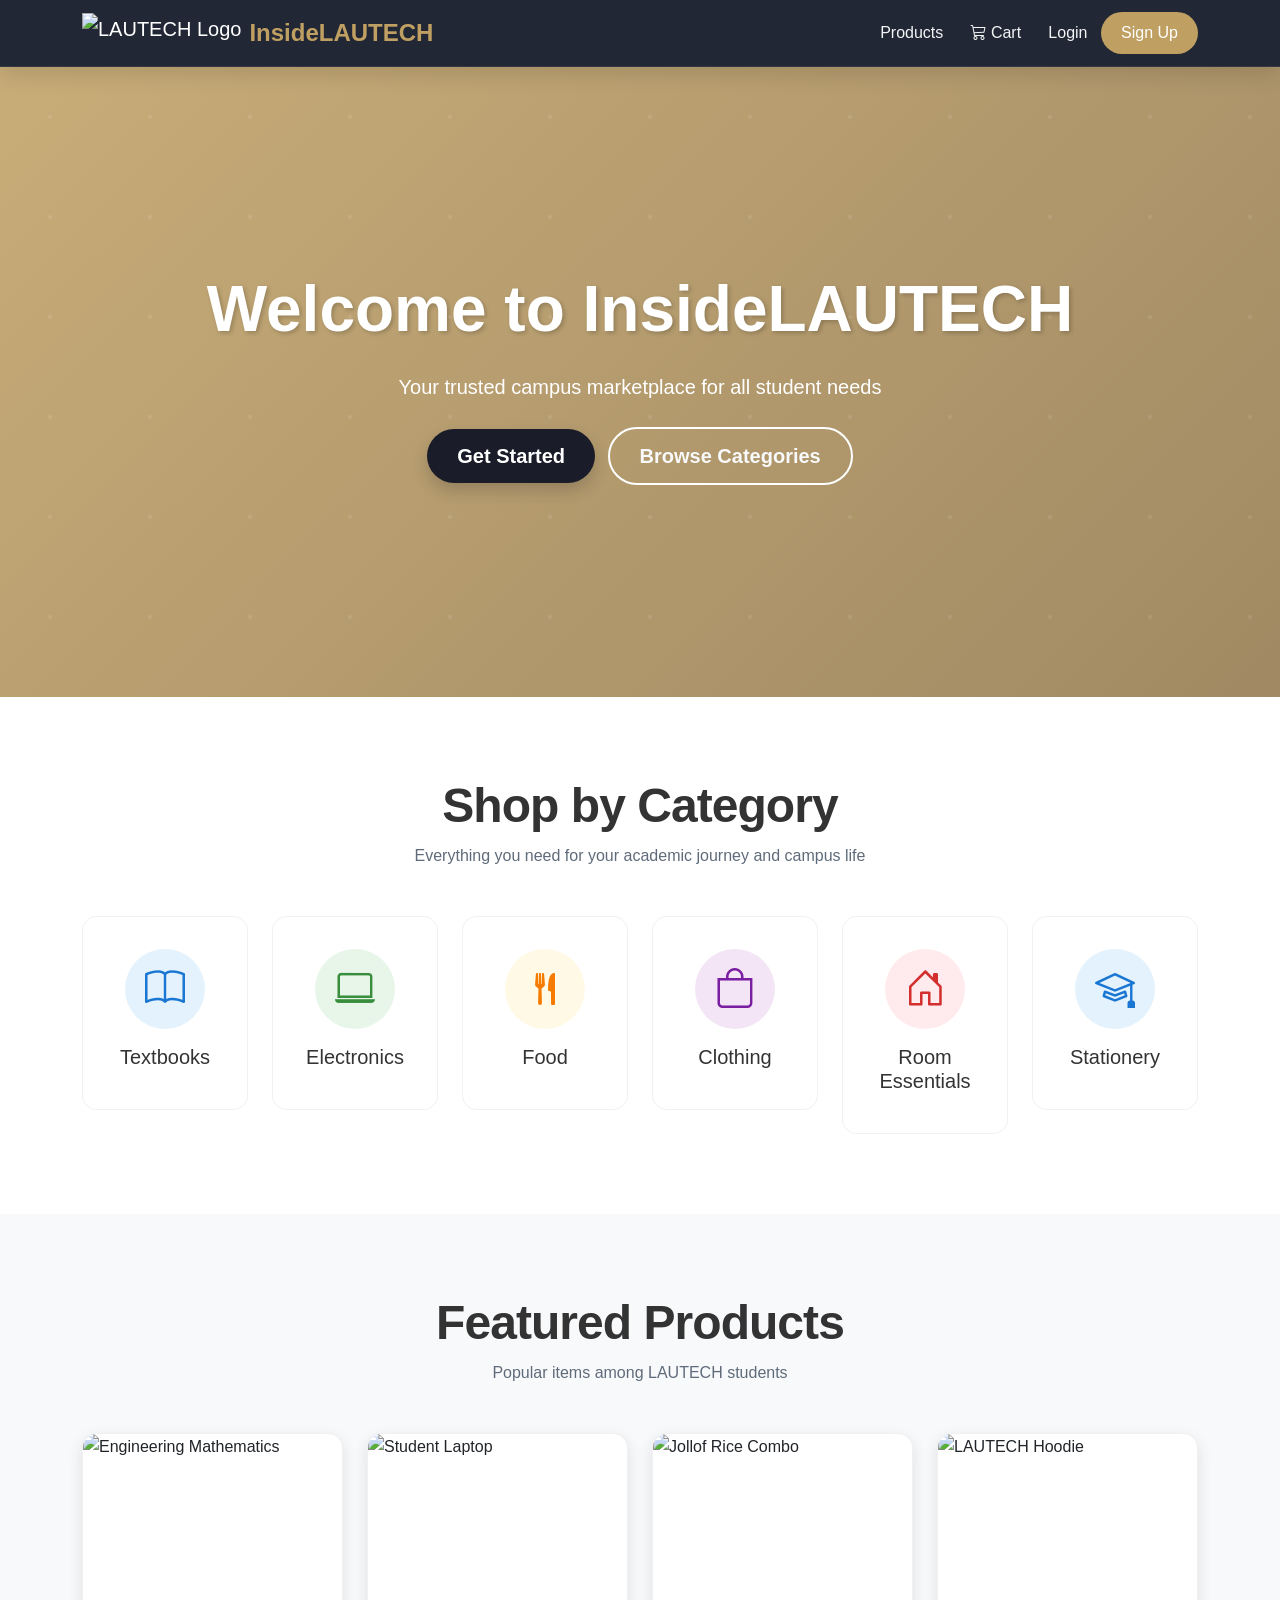
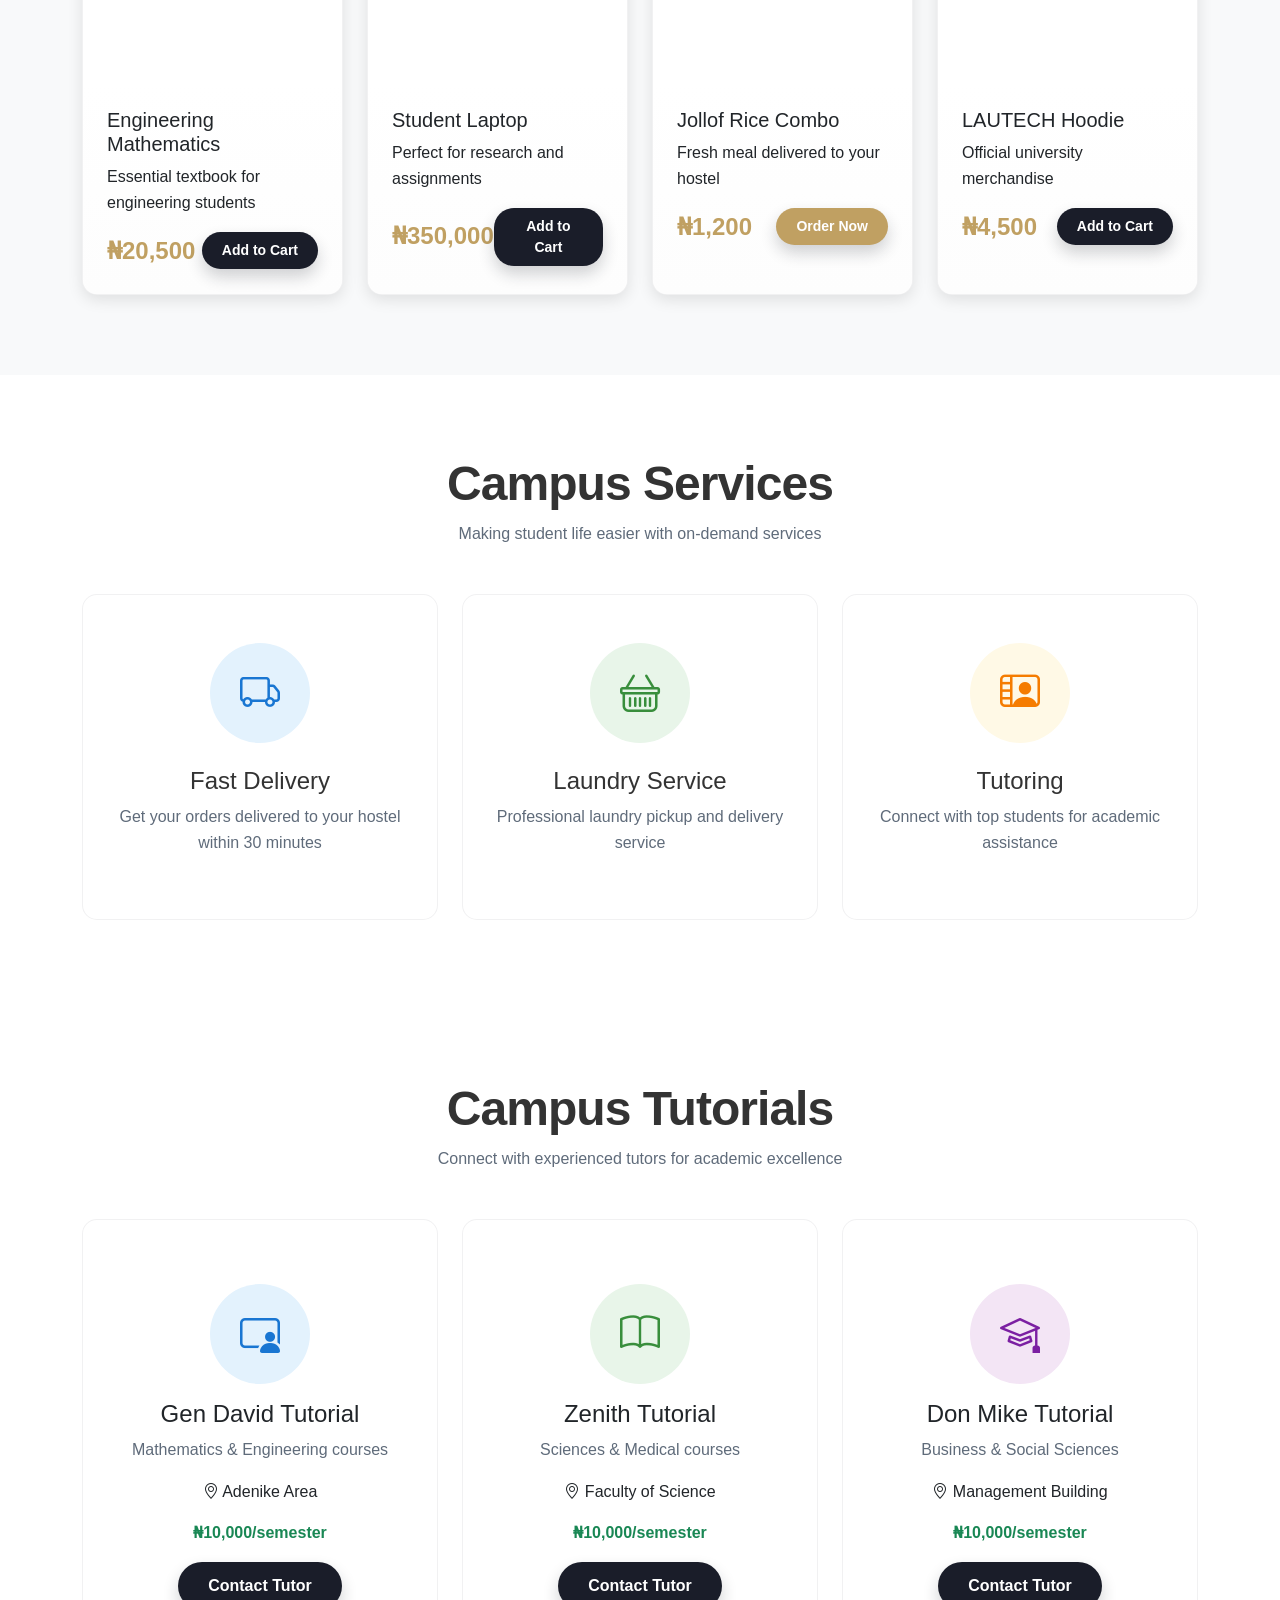
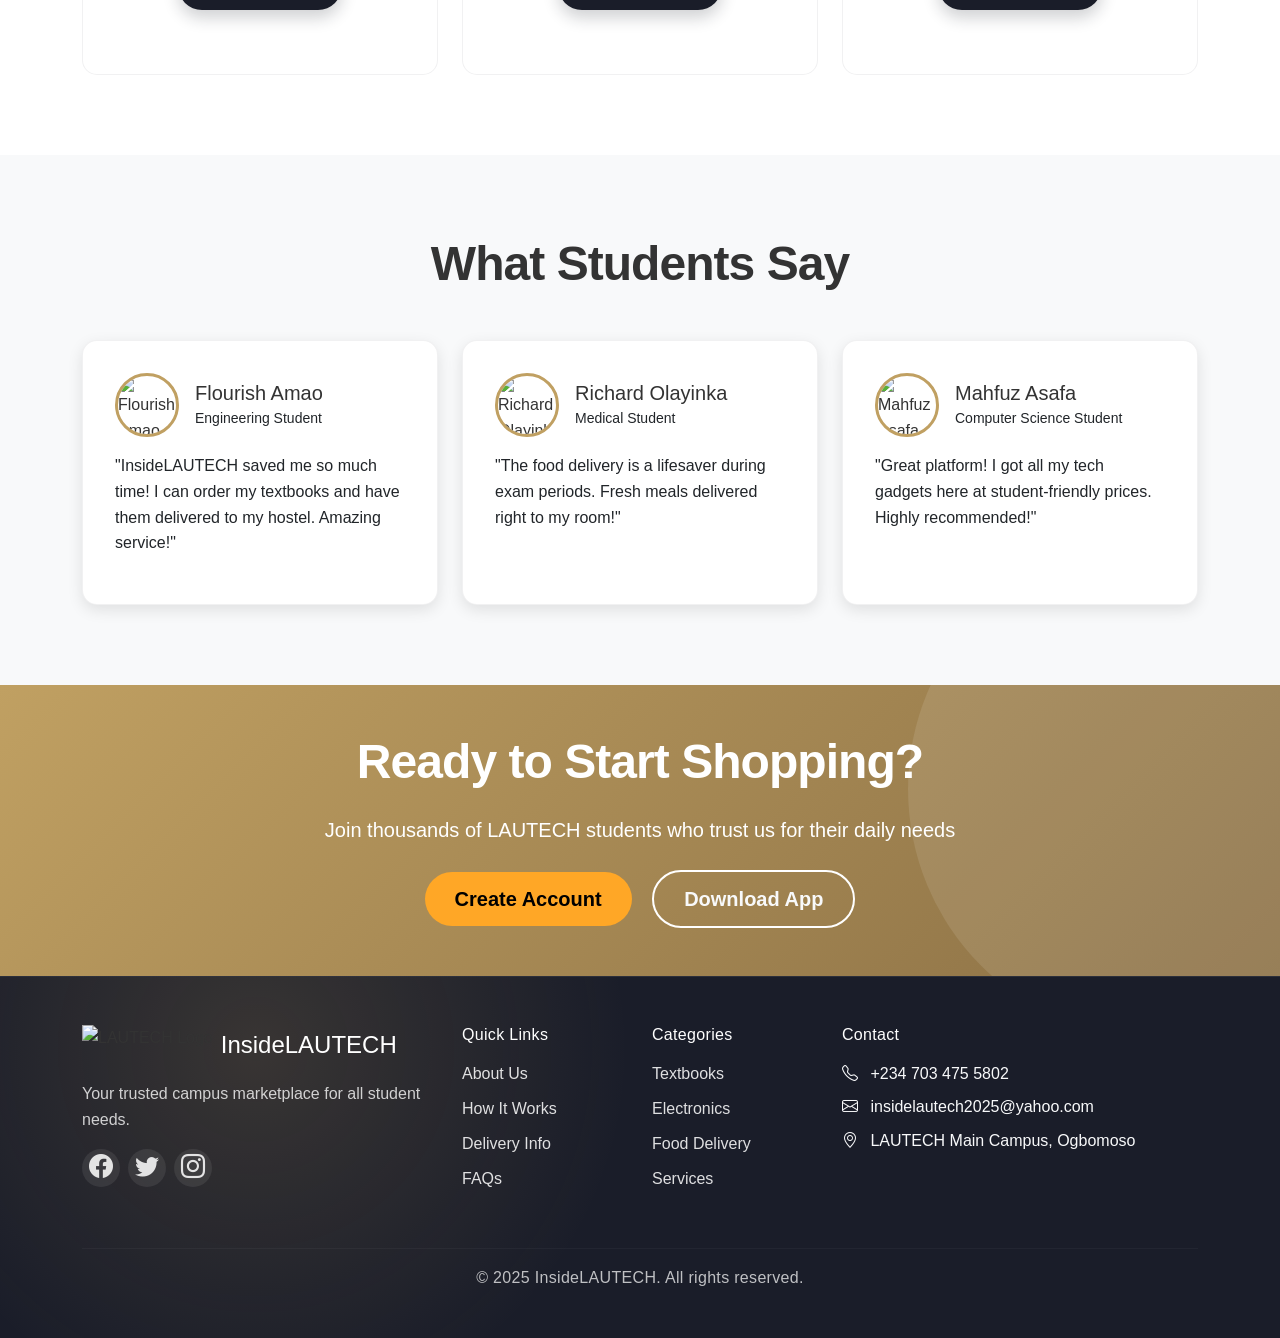
==== index.html @ ec2f9b3e "Refactor: Update links and text styles across various pages; implement toast notifications for alert" ====
<!DOCTYPE html>
<html lang="en">

<head>
    <meta charset="UTF-8">
    <meta name="viewport" content="width=device-width, initial-scale=1.0">
    <title>InsideLAUTECH - LAUTECH Campus Marketplace</title>

    <link href="https://cdn.jsdelivr.net/npm/bootstrap@5.3.0/dist/css/bootstrap.min.css" rel="stylesheet">
    <link rel="stylesheet" href="https://cdn.jsdelivr.net/npm/bootstrap-icons@1.10.0/font/bootstrap-icons.css">


    <link rel="stylesheet" href="css/styles.css">
</head>

<body>

    <!-- Navigation Bar -->
    <nav class="navbar navbar-expand-lg navbar-dark bg-dark sticky-top">
        <div class="container">
            <a class="navbar-brand d-flex align-items-center" href="index.html">
                <img src="assets/lautech.png" alt="LAUTECH Logo" height="40" class="me-2">
                <span class="brand-text">InsideLAUTECH</span>
            </a>
            <button class="navbar-toggler" type="button" data-bs-toggle="collapse" data-bs-target="#navbarNav"
                aria-controls="navbarNav" aria-expanded="false" aria-label="Toggle navigation">
                <span class="navbar-toggler-icon"></span>
            </button>
            <div class="collapse navbar-collapse" id="navbarNav">
                <ul class="navbar-nav ms-auto">
                    <li class="nav-item">
                        <a class="nav-link" href="pages/products.html">Products</a>
                    </li>
                    <li class="nav-item">
                        <a class="nav-link" href="pages/cart.html"><i class="bi bi-cart3"></i> Cart</a>
                    </li>
                    <li class="nav-item">
                        <a class="nav-link" href="pages/login.html" id="loginLink">Login</a>
                    </li>
                    <li class="nav-item">
                        <a class="nav-link btn-signup" href="pages/signup.html" id="signupLink">Sign Up</a>
                    </li>
                </ul>
            </div>
        </div>
    </nav>

    <!-- Hero Section -->
    <section id="home" class="hero-section">
        <div class="container">
            <div class="row align-items-center">
                <div class="col-lg-12 text-center hero-content">
                    <h1 class="display-3 fw-bold mb-4 fade-in-up">Welcome to InsideLAUTECH</h1>
                    <p class="lead mb-4 fade-in-up delay-1">Your trusted campus marketplace for all student needs</p>
                    <div class="fade-in-up delay-2 hero-buttons">
                        <a href="pages/signup.html" class="btn btn-primary btn-lg me-2 mb-2">Get Started</a>
                        <a href="#categories" class="btn btn-outline-light btn-lg mb-2">Browse Categories</a>
                    </div>
                </div>
            </div>
        </div>
    </section>

    <!-- Shop by Category Section -->
    <section id="categories" class="py-5">
        <div class="container">
            <div class="text-center mb-5">
                <h2 class="display-5 fw-bold fade-in">Shop by Category</h2>
                <p class="text-muted fade-in delay-1">Everything you need for your academic journey and campus life</p>
            </div>
            <div class="row g-4">
                <div class="col-6 col-md-4 col-lg-2">
                    <div class="category-card text-center card-hover">
                        <div class="category-icon bg-light-blue">
                            <i class="bi bi-book fs-1"></i>
                        </div>
                        <h5 class="mt-3">Textbooks</h5>
                    </div>
                </div>
                <div class="col-6 col-md-4 col-lg-2">
                    <div class="category-card text-center card-hover">
                        <div class="category-icon bg-light-green">
                            <i class="bi bi-laptop fs-1"></i>
                        </div>
                        <h5 class="mt-3">Electronics</h5>
                    </div>
                </div>
                <div class="col-6 col-md-4 col-lg-2">
                    <div class="category-card text-center card-hover">
                        <div class="category-icon bg-light-yellow">
                            <svg xmlns="http://www.w3.org/2000/svg" width="32" height="32" fill="currentColor"
                                class="bi bi-fork-knife" viewBox="0 0 16 16">
                                <path
                                    d="M13 .5c0-.276-.226-.506-.498-.465-1.703.257-2.94 2.012-3 8.462a.5.5 0 0 0 .498.5c.56.01 1 .13 1 1.003v5.5a.5.5 0 0 0 .5.5h1a.5.5 0 0 0 .5-.5zM4.25 0a.25.25 0 0 1 .25.25v5.122a.128.128 0 0 0 .256.006l.233-5.14A.25.25 0 0 1 5.24 0h.522a.25.25 0 0 1 .25.238l.233 5.14a.128.128 0 0 0 .256-.006V.25A.25.25 0 0 1 6.75 0h.29a.5.5 0 0 1 .498.458l.423 5.07a1.69 1.69 0 0 1-1.059 1.711l-.053.022a.92.92 0 0 0-.58.884L6.47 15a.971.971 0 1 1-1.942 0l.202-6.855a.92.92 0 0 0-.58-.884l-.053-.022a1.69 1.69 0 0 1-1.059-1.712L3.462.458A.5.5 0 0 1 3.96 0z" />
                            </svg>
                        </div>
                        <h5 class="mt-3">Food</h5>
                    </div>
                </div>
                <div class="col-6 col-md-4 col-lg-2">
                    <div class="category-card text-center card-hover">
                        <div class="category-icon bg-light-purple">
                            <i class="bi bi-bag fs-1"></i>
                        </div>
                        <h5 class="mt-3">Clothing</h5>
                    </div>
                </div>
                <div class="col-6 col-md-4 col-lg-2">
                    <div class="category-card text-center card-hover">
                        <div class="category-icon bg-light-red">
                            <i class="bi bi-house-door fs-1"></i>
                        </div>
                        <h5 class="mt-3">Room Essentials</h5>
                    </div>
                </div>
                <div class="col-6 col-md-4 col-lg-2">
                    <div class="category-card text-center card-hover">
                        <div class="category-icon bg-light-blue">
                            <i class="bi bi-mortarboard fs-1"></i>
                        </div>
                        <h5 class="mt-3">Stationery</h5>
                    </div>
                </div>
            </div>
        </div>
    </section>

    <!-- Featured Products Section -->
    <section id="products" class="py-5 bg-light">
        <div class="container">
            <div class="text-center mb-5">
                <h2 class="display-5 fw-bold">Featured Products</h2>
                <p class="text-muted">Popular items among LAUTECH students</p>
            </div>
            <div class="row g-4">
                <!-- Product 1 -->
                <div class="col-md-6 col-lg-3">
                    <div class="card product-card h-100 card-hover">
                        <img src="https://imgs.search.brave.com/1uolTsfGVNz56f_VyZ7LXpo_xweRPEzhWxUFpCVrj64/rs:fit:500:0:1:0/g:ce/aHR0cHM6Ly9zdG9y/ZS5kb3ZlcnB1Ymxp/Y2F0aW9ucy5jb20v/Y2RuL3Nob3AvcHJv/ZHVjdHMvOTc4MDQ4/NjQ2ODU1Nl80MDB4/LmpwZz92PTE3MTAy/MDcwMjc"
                            class="card-img-top" alt="Engineering Mathematics">
                        <div class="card-body">
                            <h5 class="card-title">Engineering Mathematics</h5>
                            <p class="card-text text-dark">Essential textbook for engineering students</p>
                            <div class="d-flex justify-content-between align-items-center">
                                <span class="price">₦20,500</span>
                                <button class="btn btn-primary btn-sm">Add to Cart</button>
                            </div>
                        </div>
                    </div>
                </div>

                <!-- Product 2 -->
                <div class="col-md-6 col-lg-3">
                    <div class="card product-card h-100 card-hover">
                        <img src="https://imgs.search.brave.com/I3mPmNVUunLlwInHTT0vaBRsR-QVn4uy86Ms4RIObyA/rs:fit:500:0:1:0/g:ce/aHR0cHM6Ly9pLnBp/bmltZy5jb20vb3Jp/Z2luYWxzL2ZlL2Y3/L2IzL2ZlZjdiM2Ni/YWViNTlhZmM5NzRh/YjA0ZGQyMDc0MWU2/LmpwZw"
                            class="card-img-top" alt="Student Laptop">
                        <div class="card-body">
                            <h5 class="card-title">Student Laptop</h5>
                            <p class="card-text text-dark">Perfect for research and assignments</p>
                            <div class="d-flex justify-content-between align-items-center">
                                <span class="price">₦350,000</span>
                                <button class="btn btn-primary btn-sm">Add to Cart</button>
                            </div>
                        </div>
                    </div>
                </div>

                <!-- Product 3 -->
                <div class="col-md-6 col-lg-3">
                    <div class="card product-card h-100 card-hover">
                        <img src="https://imgs.search.brave.com/jl3t-5UbVtzOH8elr_Rmyj5s50EUJys-SLPzH0vxzco/rs:fit:500:0:1:0/g:ce/aHR0cHM6Ly9raWtp/Zm9vZGllcy5jb20v/d3AtY29udGVudC91/cGxvYWRzLzIwMjQv/MTEvRVQ1QjcwMzct/NC0xMDI0eDU3Ni5q/cGc"
                            class="card-img-top" alt="Jollof Rice Combo">
                        <div class="card-body">
                            <h5 class="card-title">Jollof Rice Combo</h5>
                            <p class="card-text text-dark">Fresh meal delivered to your hostel</p>
                            <div class="d-flex justify-content-between align-items-center">
                                <span class="price">₦1,200</span>
                                <button class="btn btn-primary btn-sm order-btn">Order Now</button>
                            </div>
                        </div>
                    </div>
                </div>

                <!-- Product 4 -->
                <div class="col-md-6 col-lg-3">
                    <div class="card product-card h-100 card-hover">
                        <img src="https://imgs.search.brave.com/ZbY1kwKsVMsYe8cDReE9HVrhfu9FHi04mQE5Hk9vVOU/rs:fit:500:0:1:0/g:ce/aHR0cHM6Ly90NC5m/dGNkbi5uZXQvanBn/LzE2LzYzLzA0Lzk5/LzM2MF9GXzE2NjMw/NDk5MDBfT2RRRjFu/RkF4cUZVTWQ1aFZz/NTlqRVdhdGp0M0I1/MmouanBn"
                            class="card-img-top" alt="LAUTECH Hoodie">
                        <div class="card-body">
                            <h5 class="card-title">LAUTECH Hoodie</h5>
                            <p class="card-text text-dark">Official university merchandise</p>
                            <div class="d-flex justify-content-between align-items-center">
                                <span class="price">₦4,500</span>
                                <button class="btn btn-primary btn-sm">Add to Cart</button>
                            </div>
                        </div>
                    </div>
                </div>
            </div>
        </div>
    </section>

    <!-- Campus Services Section -->
    <section id="services" class="py-5">
        <div class="container">
            <div class="text-center mb-5">
                <h2 class="display-5 fw-bold">Campus Services</h2>
                <p class="text-muted">Making student life easier with on-demand services</p>
            </div>
            <div class="row g-4">
                <div class="col-md-4">
                    <div class="service-card text-center card-hover">
                        <div class="service-icon bg-light-blue">
                            <i class="bi bi-truck fs-1"></i>
                        </div>
                        <h4 class="mt-4">Fast Delivery</h4>
                        <p class="text-muted">Get your orders delivered to your hostel within 30 minutes</p>
                    </div>
                </div>
                <div class="col-md-4">
                    <div class="service-card text-center card-hover">
                        <div class="service-icon bg-light-green">
                            <i class="bi bi-basket fs-1"></i>
                        </div>
                        <h4 class="mt-4">Laundry Service</h4>
                        <p class="text-muted">Professional laundry pickup and delivery service</p>
                    </div>
                </div>
                <div class="col-md-4">
                    <div class="service-card text-center card-hover">
                        <div class="service-icon bg-light-yellow">
                            <i class="bi bi-person-video2 fs-1"></i>
                        </div>
                        <h4 class="mt-4">Tutoring</h4>
                        <p class="text-muted">Connect with top students for academic assistance</p>
                    </div>
                </div>
            </div>
        </div>
    </section>

    <script>
        document.addEventListener('DOMContentLoaded', () => {
            const addToCartButtons = document.querySelectorAll('#products .btn-primary')
            addToCartButtons.forEach((btn, index) => {
                if (!btn.classList.contains('order-btn')) {
                    btn.addEventListener('click', (e) => {
                        e.preventDefault()
                        window.location.href = 'pages/products.html'
                    })
                } else {
                    btn.addEventListener('click', (e) => {
                        e.preventDefault()
                        showToast('Order feature coming soon!', 'info')
                    })
                }
            })
        })
    </script>

    <!-- Tutorial Section -->
    <section id="tutorials" class="py-5">
        <div class="container">
            <div class="text-center mb-5">
                <h2 class="display-5 fw-bold">Campus Tutorials</h2>
                <p class="text-muted">Connect with experienced tutors for academic excellence</p>
            </div>
            <div class="row g-4">
                <div class="col-md-4">
                    <div class="card service-card card-hover h-100">
                        <div class="card-body text-center">
                            <div class="service-icon bg-light-blue mb-3 mx-auto">
                                <i class="bi bi-person-video3 fs-1"></i>
                            </div>
                            <h4>Gen David Tutorial</h4>
                            <p class="text-muted">Mathematics & Engineering courses</p>
                            <p class="text-dark"><i class="bi bi-geo-alt"></i> Adenike Area</p>
                            <p class="text-success fw-bold">₦10,000/semester</p>
                            <button class="btn btn-primary" onclick="contactTutor('Gen David')">Contact Tutor</button>
                        </div>
                    </div>
                </div>
                <div class="col-md-4">
                    <div class="card service-card card-hover h-100">
                        <div class="card-body text-center">
                            <div class="service-icon bg-light-green mb-3 mx-auto">
                                <i class="bi bi-book fs-1"></i>
                            </div>
                            <h4>Zenith Tutorial</h4>
                            <p class="text-muted">Sciences & Medical courses</p>
                            <p class="text-dark"><i class="bi bi-geo-alt"></i> Faculty of Science</p>
                            <p class="text-success fw-bold">₦10,000/semester</p>
                            <button class="btn btn-primary" onclick="contactTutor('Zenith')">Contact Tutor</button>
                        </div>
                    </div>
                </div>
                <div class="col-md-4">
                    <div class="card service-card card-hover h-100">
                        <div class="card-body text-center">
                            <div class="service-icon bg-light-purple mb-3 mx-auto">
                                <i class="bi bi-mortarboard fs-1"></i>
                            </div>
                            <h4>Don Mike Tutorial</h4>
                            <p class="text-muted">Business & Social Sciences</p>
                            <p class="text-dark"><i class="bi bi-geo-alt"></i> Management Building</p>
                            <p class="text-success fw-bold">₦10,000/semester</p>
                            <button class="btn btn-primary" onclick="contactTutor('Don Mike')">Contact Tutor</button>
                        </div>
                    </div>
                </div>
            </div>
        </div>
    </section>

    <!-- Testimonials Section -->
    <section id="testimonials" class="py-5 bg-light">
        <div class="container">
            <div class="text-center mb-5">
                <h2 class="display-5 fw-bold">What Students Say</h2>
            </div>
            <div class="row g-4">
                <div class="col-md-4">
                    <div class="testimonial-card card-hover">
                        <div class="d-flex align-items-center mb-3">
                            <img src="assets/images/flourish.jpg" alt="Flourish Amao" class="testimonial-avatar me-3">
                            <div>
                                <h5 class="mb-0">Flourish Amao</h5>
                                <small class="text-dark">Engineering Student</small>
                            </div>
                        </div>
                        <p class="text-dark">"InsideLAUTECH saved me so much time! I can order my textbooks and have
                            them
                            delivered to my hostel. Amazing service!"</p>
                    </div>
                </div>
                <div class="col-md-4">
                    <div class="testimonial-card card-hover">
                        <div class="d-flex align-items-center mb-3">
                            <img src="assets/images/ricardo.jpg" alt="Richard Olayinka" class="testimonial-avatar me-3">
                            <div>
                                <h5 class="mb-0">Richard Olayinka</h5>
                                <small class="text-dark">Medical Student</small>
                            </div>
                        </div>
                        <p class="text-dark">"The food delivery is a lifesaver during exam periods. Fresh meals
                            delivered right to my room!"</p>
                    </div>
                </div>
                <div class="col-md-4">
                    <div class="testimonial-card card-hover">
                        <div class="d-flex align-items-center mb-3">
                            <img src="assets/images/spencer.jpg" alt="Mahfuz Asafa" class="testimonial-avatar me-3">
                            <div>
                                <h5 class="mb-0">Mahfuz Asafa</h5>
                                <small class="text-dark">Computer Science Student</small>
                            </div>
                        </div>
                        <p class="text-dark">"Great platform! I got all my tech gadgets here at student-friendly
                            prices. Highly recommended!"</p>
                    </div>
                </div>
            </div>
        </div>
    </section>

    <!-- CTA Section -->
    <section class="cta-section py-5">
        <div class="container text-center">
            <h2 class="display-5 fw-bold text-white mb-4">Ready to Start Shopping?</h2>
            <p class="lead text-white mb-4">Join thousands of LAUTECH students who trust us for their daily needs</p>
            <div>
                <a href="pages/signup.html" class="btn btn-warning btn-lg me-3">Create Account</a>
                <a href="#" class="btn btn-outline-light btn-lg">Download App</a>
            </div>
        </div>
    </section>

    <!-- Footer -->
    <footer class="footer py-5">
        <div class="container">
            <div class="row">
                <div class="col-lg-4 mb-4">
                    <div class="d-flex align-items-center mb-3">
                        <img src="assets/lautech.png" alt="LAUTECH Logo" height="40" class="me-2">
                        <h4 class="text-white mb-0">InsideLAUTECH</h4>
                    </div>
                    <p class="footer-text">Your trusted campus marketplace for all student needs.</p>
                    <div class="social-icons d-flex align-items-center gap-2">
                        <a href="https://web.facebook.com/lautechofficial/?_rdc=1&_rdr#" class="text-white"><i
                                class="bi bi-facebook fs-4"></i></a>
                        <a href="https://x.com/lautechofficial?lang=en" class="text-white"><i
                                class="bi bi-twitter fs-4"></i></a>
                        <a href="https://www.instagram.com/lautechofficial/" class="text-white"><i
                                class="bi bi-instagram fs-4"></i></a>
                    </div>
                </div>
                <div class="col-lg-2 col-md-6 mb-4">
                    <h5 class="text-white footer-title">Quick Links</h5>
                    <ul class="list-unstyled footer-links">
                        <li><a href="#" class="text-light">About Us</a></li>
                        <li><a href="#" class="text-light">How It Works</a></li>
                        <li><a href="#" class="text-light">Delivery Info</a></li>
                        <li><a href="#" class="text-light">FAQs</a></li>
                    </ul>
                </div>
                <div class="col-lg-2 col-md-6 mb-4">
                    <h5 class="text-white footer-title">Categories</h5>
                    <ul class="list-unstyled footer-links">
                        <li><a href="#" class="text-light">Textbooks</a></li>
                        <li><a href="#" class="text-light">Electronics</a></li>
                        <li><a href="#" class="text-light">Food Delivery</a></li>
                        <li><a href="#" class="text-light">Services</a></li>
                    </ul>
                </div>
                <div class="col-lg-4 col-md-12 mb-4">
                    <h5 class="text-white footer-title">Contact</h5>
                    <ul class="list-unstyled">
                        <li class="text-light mb-2"><i class="bi bi-telephone me-2"></i> +234 703 475 5802</li>
                        <li class="text-light mb-2"><i class="bi bi-envelope me-2"></i> insidelautech2025@yahoo.com</li>
                        <li class="text-light"><i class="bi bi-geo-alt me-2"></i> LAUTECH Main Campus, Ogbomoso</li>
                    </ul>
                </div>
            </div>
            <hr class="footer-divider">
            <div class="text-center">
                <p class="footer-bottom mb-0">© 2025 InsideLAUTECH. All rights reserved.</p>
            </div>
        </div>
    </footer>

    <script src="js/main.js"></script>
    <script>
        document.addEventListener('DOMContentLoaded', () => {
            const categories = document.querySelectorAll('.category-card')
            categories.forEach(card => {
                card.style.cursor = 'pointer'
                card.addEventListener('click', () => {
                    const categoryName = card.querySelector('h5').textContent.toLowerCase()
                    window.location.href = `pages/products.html?category=${categoryName}`
                })
            })

            const serviceCards = document.querySelectorAll('.service-card')
            serviceCards.forEach(card => {
                card.style.cursor = 'pointer'
                const title = card.querySelector('h4').textContent
                card.addEventListener('click', () => {
                    if (title.includes('Delivery')) {
                        window.location.href = 'pages/products.html?category=food'
                    } else if (title.includes('Laundry')) {
                        showToast('Laundry Service: Call 0800-LAUTECH-WASH for pickup service!', 'info')
                    } else if (title.includes('Tutoring')) {
                        const tutorialsSection = document.querySelector('#tutorials')
                        if (tutorialsSection) {
                            tutorialsSection.scrollIntoView({ behavior: 'smooth', block: 'start' })
                        }
                    }
                })
            })
        })

        const contactTutor = (tutorName) => {
            const user = checkSession ? checkSession() : null
            if (!user) {
                showToast('Please login to contact tutors', 'warning')
                window.location.href = 'pages/login.html'
                return
            }
            showToast(`Request sent to ${tutorName}. Tutor will reach out via ${user.email}`, 'success')
        }

    </script>
    <!-- Bootstrap JS -->
    <script src="https://cdn.jsdelivr.net/npm/bootstrap@5.3.0/dist/js/bootstrap.bundle.min.js"></script>
</body>

</html>
---- css/styles.css ----
/* Custom CSS Variables */
:root {
    --lautech-gold: #C0A062;
    --lautech-dark: #1a1d29;
    --navbar-dark-soft: #222735;
    --light-blue: #e3f2fd;
    --light-green: #e8f5e9;
    --light-yellow: #fff9e6;
    --light-purple: #f3e5f5;
    --light-red: #ffebee;
}

/* Global Styles */
* {
    margin: 0;
    padding: 0;
    box-sizing: border-box;
}

body {
    font-family: 'Segoe UI', Tahoma, Geneva, Verdana, sans-serif;
    color: #333;
    overflow-x: hidden;
    line-height: 1.6;
}

section {
    position: relative;
}

#categories,
#products,
#services,
#tutorials,
#testimonials {
    padding-top: 5rem !important;
    padding-bottom: 5rem !important;
}

.display-5 {
    letter-spacing: -0.02em;
}

.text-muted {
    color: #5f6b7a !important;
}

/* Smooth Scrolling */
html {
    scroll-behavior: smooth;
}

/* Navigation Bar */
.navbar {
    box-shadow: 0 8px 20px rgba(0, 0, 0, 0.12);
    transition: background-color 0.25s ease, box-shadow 0.25s ease;
}

.navbar.bg-dark {
    background-color: var(--navbar-dark-soft) !important;
    border-bottom: 1px solid rgba(255, 255, 255, 0.08);
}

.navbar.scrolled {
    background-color: rgba(34, 39, 53, 0.96) !important;
    box-shadow: 0 12px 24px rgba(0, 0, 0, 0.18);
}

.navbar-brand .brand-text {
    font-weight: 700;
    font-size: 1.5rem;
    color: var(--lautech-gold) !important;
}

.navbar-brand img {
    transition: transform 0.3s ease;
}

.navbar-brand:hover img {
    transform: scale(1.1);
}

.nav-link {
    color: rgba(255, 255, 255, 0.95) !important;
    font-weight: 500;
    padding: 0.5rem 0.85rem !important;
    border-radius: 10px;
    transition: all 0.3s ease;
    position: relative;
}

.nav-link:hover {
    color: var(--lautech-gold) !important;
    background-color: rgba(255, 255, 255, 0.08);
    transform: translateY(-2px);
}

.nav-link:focus-visible {
    outline: 2px solid var(--lautech-gold);
    outline-offset: 2px;
    border-radius: 6px;
}

.nav-link.active {
    color: var(--lautech-gold) !important;
    background-color: rgba(192, 160, 98, 0.14);
}

.nav-link::after {
    content: '';
    position: absolute;
    width: 0;
    height: 2px;
    bottom: 0;
    left: 50%;
    background-color: var(--lautech-gold);
    transition: all 0.3s ease;
    transform: translateX(-50%);
}

.nav-link:hover::after {
    width: 80%;
}

.nav-link.active::after {
    width: 80%;
}

#cartCount {
    border-radius: 999px;
    font-size: 0.72rem;
    padding: 0.35rem 0.45rem;
    margin-left: 0.3rem;
    box-shadow: 0 4px 10px rgba(220, 53, 69, 0.3);
}

.btn-signup {
    background-color: var(--lautech-gold) !important;
    color: white !important;
    border-radius: 25px;
    padding: 8px 20px !important;
}

.btn-signup:hover {
    background-color: #a88a4f !important;
    transform: translateY(-2px) !important;
}

/* Navbar Responsive Fix */
@media (max-width: 991px) {
    .navbar-collapse {
        text-align: center;
    }

    .navbar-nav {
        align-items: center;
    }

    .nav-item {
        margin: 0.5rem 0;
    }

    .btn-signup {
        margin-top: 0.5rem;
        display: inline-block;
    }
}

/* Hero Section */
.hero-section {
    background:
        linear-gradient(135deg, rgba(192, 160, 98, 0.85) 0%, rgba(139, 112, 69, 0.85) 100%),
        url('https://imgs.search.brave.com/hrksWbTrGpzSMRdraLFMOMEQd58bjjP-NV-D7b5cMng/rs:fit:500:0:1:0/g:ce/aHR0cHM6Ly91cGxv/YWQud2lraW1lZGlh/Lm9yZy93aWtpcGVk/aWEvY29tbW9ucy9i/L2IzL0xBVVRFQ0hf/Z2F0ZSxfT2dib21v/c2hvLmpwZw') center center;
    background-size: cover;
    background-attachment: fixed;
    min-height: 70vh;
    display: flex;
    align-items: center;
    position: relative;
    overflow: hidden;
}

.hero-section::before {
    content: '';
    position: absolute;
    top: 0;
    left: 0;
    right: 0;
    bottom: 0;
    background: url('data:image/svg+xml,<svg width="100" height="100" xmlns="http://www.w3.org/2000/svg"><circle cx="50" cy="50" r="2" fill="rgba(255,255,255,0.1)"/></svg>');
    animation: float 20s linear infinite;
    pointer-events: none;
}

@keyframes float {
    0% {
        transform: translateY(0) translateX(0);
    }

    100% {
        transform: translateY(-100px) translateX(100px);
    }
}

.hero-content {
    position: relative;
    z-index: 2;
}

.hero-section h1 {
    color: white;
    text-shadow: 2px 2px 4px rgba(0, 0, 0, 0.2);
}

.hero-section p {
    color: white;
}

.btn-primary {
    background-color: var(--lautech-dark) !important;
    border: none !important;
    padding: 12px 30px;
    border-radius: 30px;
    font-weight: 600;
    transition: all 0.3s ease;
    box-shadow: 0 8px 16px rgba(26, 29, 41, 0.2);
}

.btn-primary:hover {
    background-color: #0f1117 !important;
    transform: translateY(-3px);
    box-shadow: 0 10px 20px rgba(0, 0, 0, 0.2);
}

.btn-outline-light {
    border: 2px solid white;
    padding: 12px 30px;
    border-radius: 30px;
    font-weight: 600;
    transition: all 0.3s ease;
}

.btn-outline-light:hover {
    background-color: white;
    color: var(--lautech-gold) !important;
    transform: translateY(-3px);
}

/* Animations */
@keyframes fadeInUp {
    from {
        opacity: 0;
        transform: translateY(30px);
    }

    to {
        opacity: 1;
        transform: translateY(0);
    }
}

.fade-in-up {
    animation: fadeInUp 0.8s ease-out forwards;
    opacity: 0;
}

.fade-in-up.delay-1 {
    animation-delay: 0.2s;
}

.fade-in-up.delay-2 {
    animation-delay: 0.4s;
}

.fade-in {
    animation: fadeInUp 0.8s ease-out forwards;
    opacity: 0;
}

.fade-in.delay-1 {
    animation-delay: 0.2s;
}

/* Category Cards */
.category-card {
    padding: 2rem 1rem;
    background: white;
    border-radius: 15px;
    border: 1px solid rgba(26, 29, 41, 0.06);
    transition: all 0.3s ease;
    cursor: pointer;
}

.category-icon {
    width: 80px;
    height: 80px;
    border-radius: 50%;
    display: flex;
    align-items: center;
    justify-content: center;
    margin: 0 auto;
    transition: all 0.3s ease;
}

.bg-light-blue {
    background-color: var(--light-blue);
    color: #1976d2;
}

.bg-light-green {
    background-color: var(--light-green);
    color: #388e3c;
}

.bg-light-yellow {
    background-color: var(--light-yellow);
    color: #f57c00;
}

.bg-light-purple {
    background-color: var(--light-purple);
    color: #7b1fa2;
}

.bg-light-red {
    background-color: var(--light-red);
    color: #d32f2f;
}

.card-hover {
    transition: transform 0.3s ease, box-shadow 0.3s ease;
}

.card-hover:hover {
    transform: translateY(-8px);
    box-shadow: 0 18px 36px rgba(0, 0, 0, 0.12);
}

.category-card:hover .category-icon {
    transform: scale(1.1) rotate(5deg);
}

/* Product Cards */
.product-card {
    border: none;
    border-radius: 15px;
    overflow: hidden;
    border: 1px solid rgba(26, 29, 41, 0.06);
    box-shadow: 0 5px 15px rgba(0, 0, 0, 0.1);
    transition: transform 0.3s ease, box-shadow 0.3s ease;
}

.product-card img {
    height: 250px;
    object-fit: cover;
    transition: transform 0.3s ease;
}

.product-card:hover img {
    transform: scale(1.1);
}

.product-card .card-body {
    padding: 1.5rem;
    background: linear-gradient(180deg, #ffffff 0%, #fdfdfd 100%);
}

.product-card .price {
    font-size: 1.5rem;
    font-weight: 700;
    color: var(--lautech-gold);
}

.product-card .btn-sm {
    padding: 8px 20px;
    border-radius: 20px;
    font-weight: 600;
}

.order-btn {
    background-color: var(--lautech-gold) !important;
    border: none !important;
}

.order-btn:hover {
    background-color: #a88a4f !important;
}

/* Service Cards */
.service-card {
    padding: 3rem 2rem;
    background: white;
    border-radius: 15px;
    border: 1px solid rgba(26, 29, 41, 0.06);
    transition: all 0.3s ease;
    height: 100%;
}

.service-icon {
    width: 100px;
    height: 100px;
    border-radius: 50%;
    display: flex;
    align-items: center;
    justify-content: center;
    margin: 0 auto;
    transition: all 0.3s ease;
}

.service-card:hover .service-icon {
    transform: scale(1.1);
    box-shadow: 0 10px 25px rgba(0, 0, 0, 0.1);
}

/* Testimonial Cards */
.testimonial-card {
    padding: 2rem;
    background: white;
    border-radius: 15px;
    border: 1px solid rgba(26, 29, 41, 0.06);
    box-shadow: 0 5px 15px rgba(0, 0, 0, 0.1);
    height: 100%;
    transition: all 0.3s ease;
}

.testimonial-card img {
    border: 3px solid var(--lautech-gold);
}

/* Circular avatar for testimonials: enforces circle and crops images */
.testimonial-avatar {
    width: 64px;
    height: 64px;
    object-fit: cover;
    object-position: center;
    border-radius: 50%;
    border: 3px solid var(--lautech-gold);
    display: inline-block;
}

/* Smaller avatar on very small screens */
@media (max-width: 576px) {
    .testimonial-avatar {
        width: 48px;
        height: 48px;
        border-width: 2px;
    }
}

/* CTA Section */
.cta-section {
    background: linear-gradient(135deg, var(--lautech-gold) 0%, #8b7045 100%);
    position: relative;
    overflow: hidden;
}

.cta-section::before {
    content: '';
    position: absolute;
    top: -50%;
    right: -10%;
    width: 500px;
    height: 500px;
    background: rgba(255, 255, 255, 0.1);
    border-radius: 50%;
}

.btn-warning {
    background-color: #ffa726 !important;
    border: none !important;
    padding: 12px 30px;
    border-radius: 30px;
    font-weight: 600;
    transition: all 0.3s ease;
}

.btn-warning:hover {
    background-color: #fb8c00 !important;
    transform: translateY(-3px);
    box-shadow: 0 10px 20px rgba(0, 0, 0, 0.2);
}

/* Footer */
.footer {
    background:
        radial-gradient(circle at 20% 20%, rgba(192, 160, 98, 0.18) 0%, rgba(192, 160, 98, 0) 35%),
        var(--lautech-dark);
    border-top: 1px solid rgba(255, 255, 255, 0.08);
}

.footer .footer-title {
    font-size: 1rem;
    letter-spacing: 0.02em;
    margin-bottom: 1rem;
}

.footer .footer-text {
    color: rgba(255, 255, 255, 0.78) !important;
}

.footer .footer-links li {
    margin-bottom: 0.6rem;
}

.footer a {
    text-decoration: none;
    color: rgba(255, 255, 255, 0.86) !important;
    transition: color 0.3s ease, transform 0.3s ease;
    display: inline-flex;
    align-items: center;
}

.footer a:hover {
    color: var(--lautech-gold) !important;
    transform: translateX(4px);
}

.social-icons a {
    width: 38px;
    height: 38px;
    border-radius: 50%;
    justify-content: center;
    background: rgba(255, 255, 255, 0.08);
    transition: all 0.3s ease;
}

.social-icons a:hover {
    transform: translateY(-5px);
    background: rgba(192, 160, 98, 0.22);
    color: var(--lautech-gold) !important;
}

.footer-divider {
    border-color: rgba(255, 255, 255, 0.15) !important;
}

.footer-bottom {
    color: rgba(255, 255, 255, 0.72) !important;
    letter-spacing: 0.02em;
}

/* Responsive Design */
@media (max-width: 768px) {

    #categories,
    #products,
    #services,
    #tutorials,
    #testimonials {
        padding-top: 4rem !important;
        padding-bottom: 4rem !important;
    }

    .hero-section {
        min-height: 60vh;
        padding: 2rem 0;
        background-attachment: scroll;
    }

    .hero-section h1 {
        font-size: 2.5rem;
    }

    .hero-buttons {
        display: flex;
        flex-direction: column;
        align-items: center;
        gap: 0.5rem;
    }

    .hero-buttons .btn {
        width: 100%;
        max-width: 300px;
        margin: 0 !important;
    }

    .category-card {
        padding: 1.5rem 0.5rem;
    }

    .category-icon {
        width: 60px;
        height: 60px;
    }

    .category-icon i {
        font-size: 1.5rem !important;
    }

    .product-card img {
        height: 200px;
    }

    .service-card {
        padding: 2rem 1rem;
    }

    .service-icon {
        width: 80px;
        height: 80px;
    }
}

@media (max-width: 576px) {

    #categories,
    #products,
    #services,
    #tutorials,
    #testimonials {
        padding-top: 3.25rem !important;
        padding-bottom: 3.25rem !important;
    }

    .hero-section {
        min-height: 50vh;
        background-attachment: scroll;
    }

    .hero-section h1 {
        font-size: 1.75rem;
        text-shadow: 2px 2px 8px rgba(0, 0, 0, 0.5);
    }

    .hero-section .lead {
        font-size: 1rem;
        text-shadow: 1px 1px 4px rgba(0, 0, 0, 0.5);
    }

    .btn-lg {
        padding: 12px 20px;
        font-size: 0.95rem;
    }

    .hero-buttons .btn {
        max-width: 280px;
    }

    .display-5 {
        font-size: 2rem;
    }

    .category-card h5 {
        font-size: 0.9rem;
    }

    .navbar-brand .brand-text {
        font-size: 1.1rem;
    }

    .navbar-brand img {
        height: 35px;
    }
}

/* Loading Animation */
@keyframes pulse {

    0%,
    100% {
        opacity: 1;
    }

    50% {
        opacity: 0.5;
    }
}

.pulse {
    animation: pulse 2s ease-in-out infinite;
}

/* Toast Notifications */
.toast-container-custom {
    position: fixed;
    top: 1rem;
    right: 1rem;
    z-index: 1100;
    display: flex;
    flex-direction: column;
    gap: 0.75rem;
    width: min(92vw, 360px);
}

.toast-custom {
    display: flex;
    align-items: center;
    justify-content: space-between;
    gap: 0.75rem;
    padding: 0.875rem 1rem;
    border-radius: 12px;
    color: #fff;
    box-shadow: 0 10px 24px rgba(0, 0, 0, 0.2);
    transform: translateY(-10px);
    opacity: 0;
    transition: opacity 0.25s ease, transform 0.25s ease;
}

.toast-custom.show {
    transform: translateY(0);
    opacity: 1;
}

.toast-success {
    background: linear-gradient(135deg, #1f8f4b 0%, #2e7d32 100%);
}

.toast-error {
    background: linear-gradient(135deg, #c62828 0%, #9f1d1d 100%);
}

.toast-warning {
    background: linear-gradient(135deg, #ff8f00 0%, #ef6c00 100%);
}

.toast-info {
    background: linear-gradient(135deg, #1565c0 0%, #0d47a1 100%);
}

.toast-close {
    border: 0;
    background: transparent;
    color: rgba(255, 255, 255, 0.95);
    font-size: 1.2rem;
    line-height: 1;
    cursor: pointer;
    padding: 0;
}

.toast-close:hover {
    color: #fff;
}

@media (max-width: 576px) {
    .toast-container-custom {
        top: 0.75rem;
        right: 0.5rem;
        left: 0.5rem;
        width: auto;
    }
}
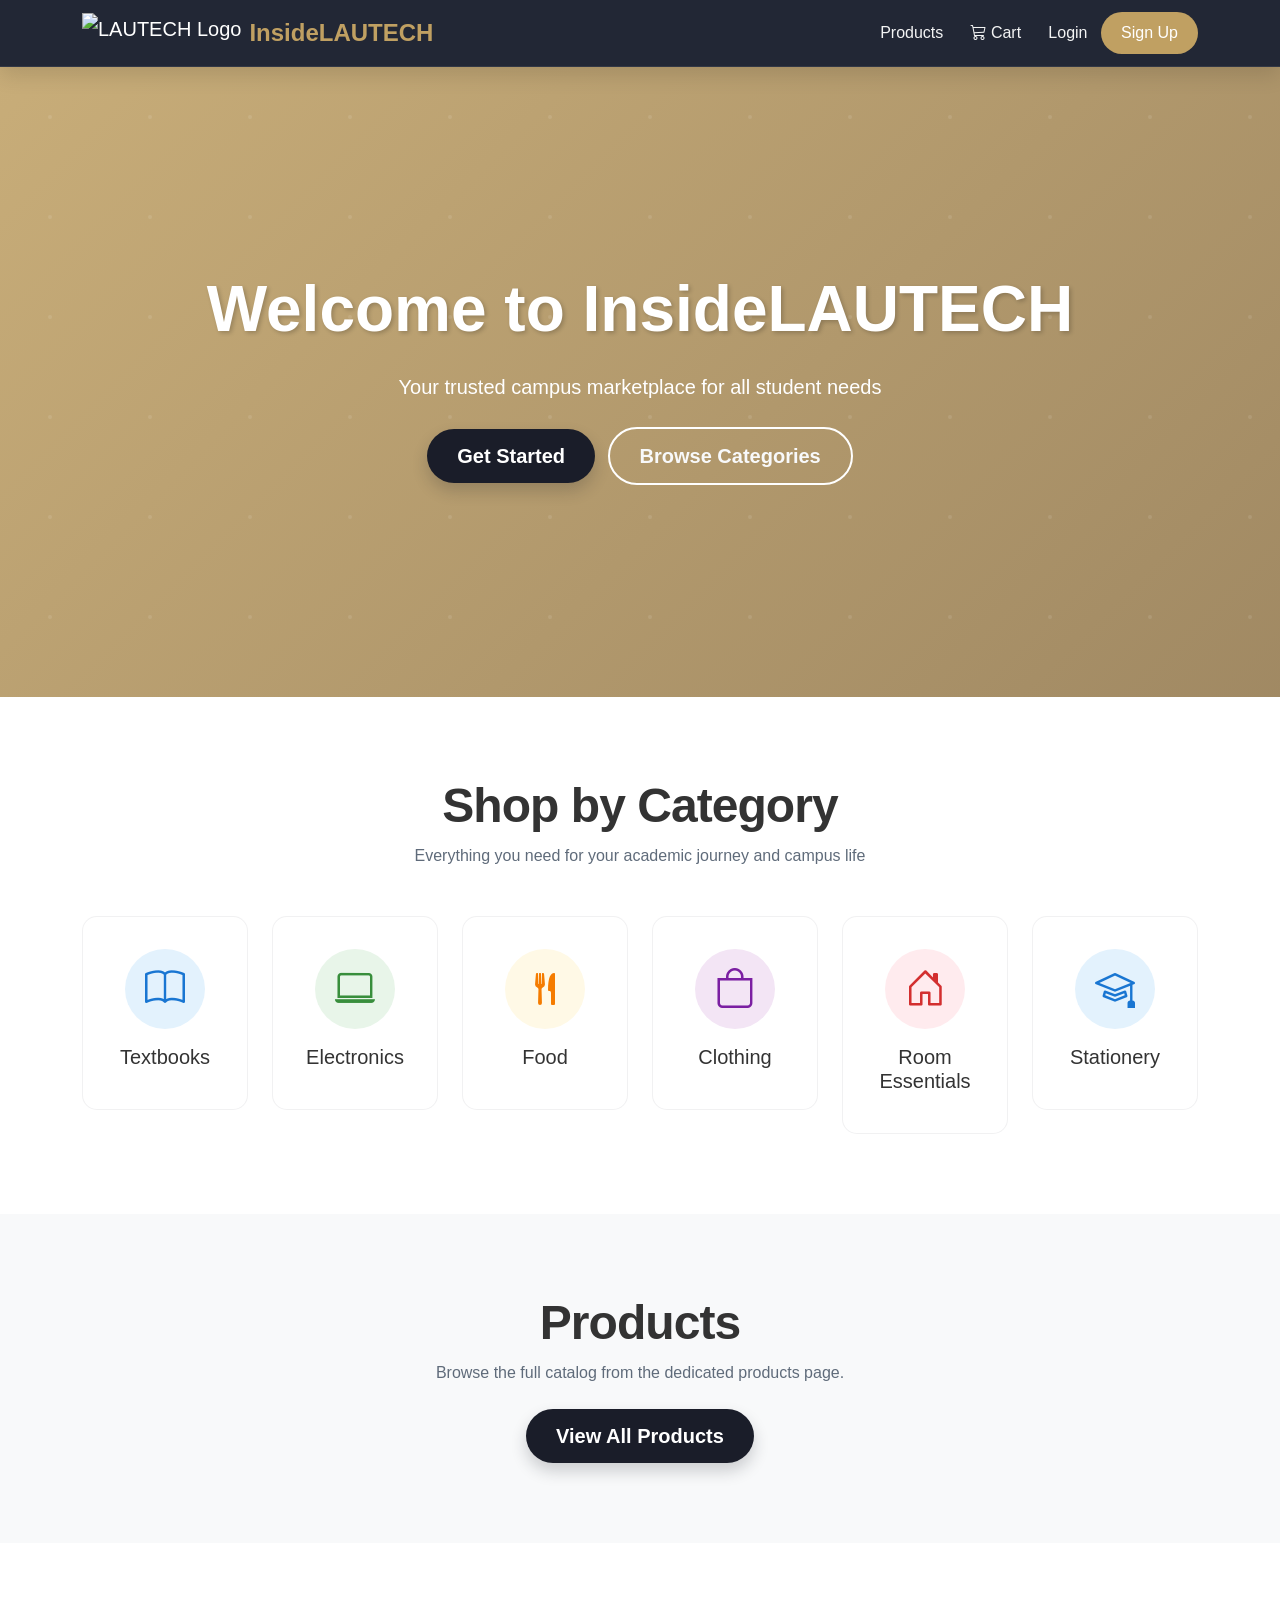
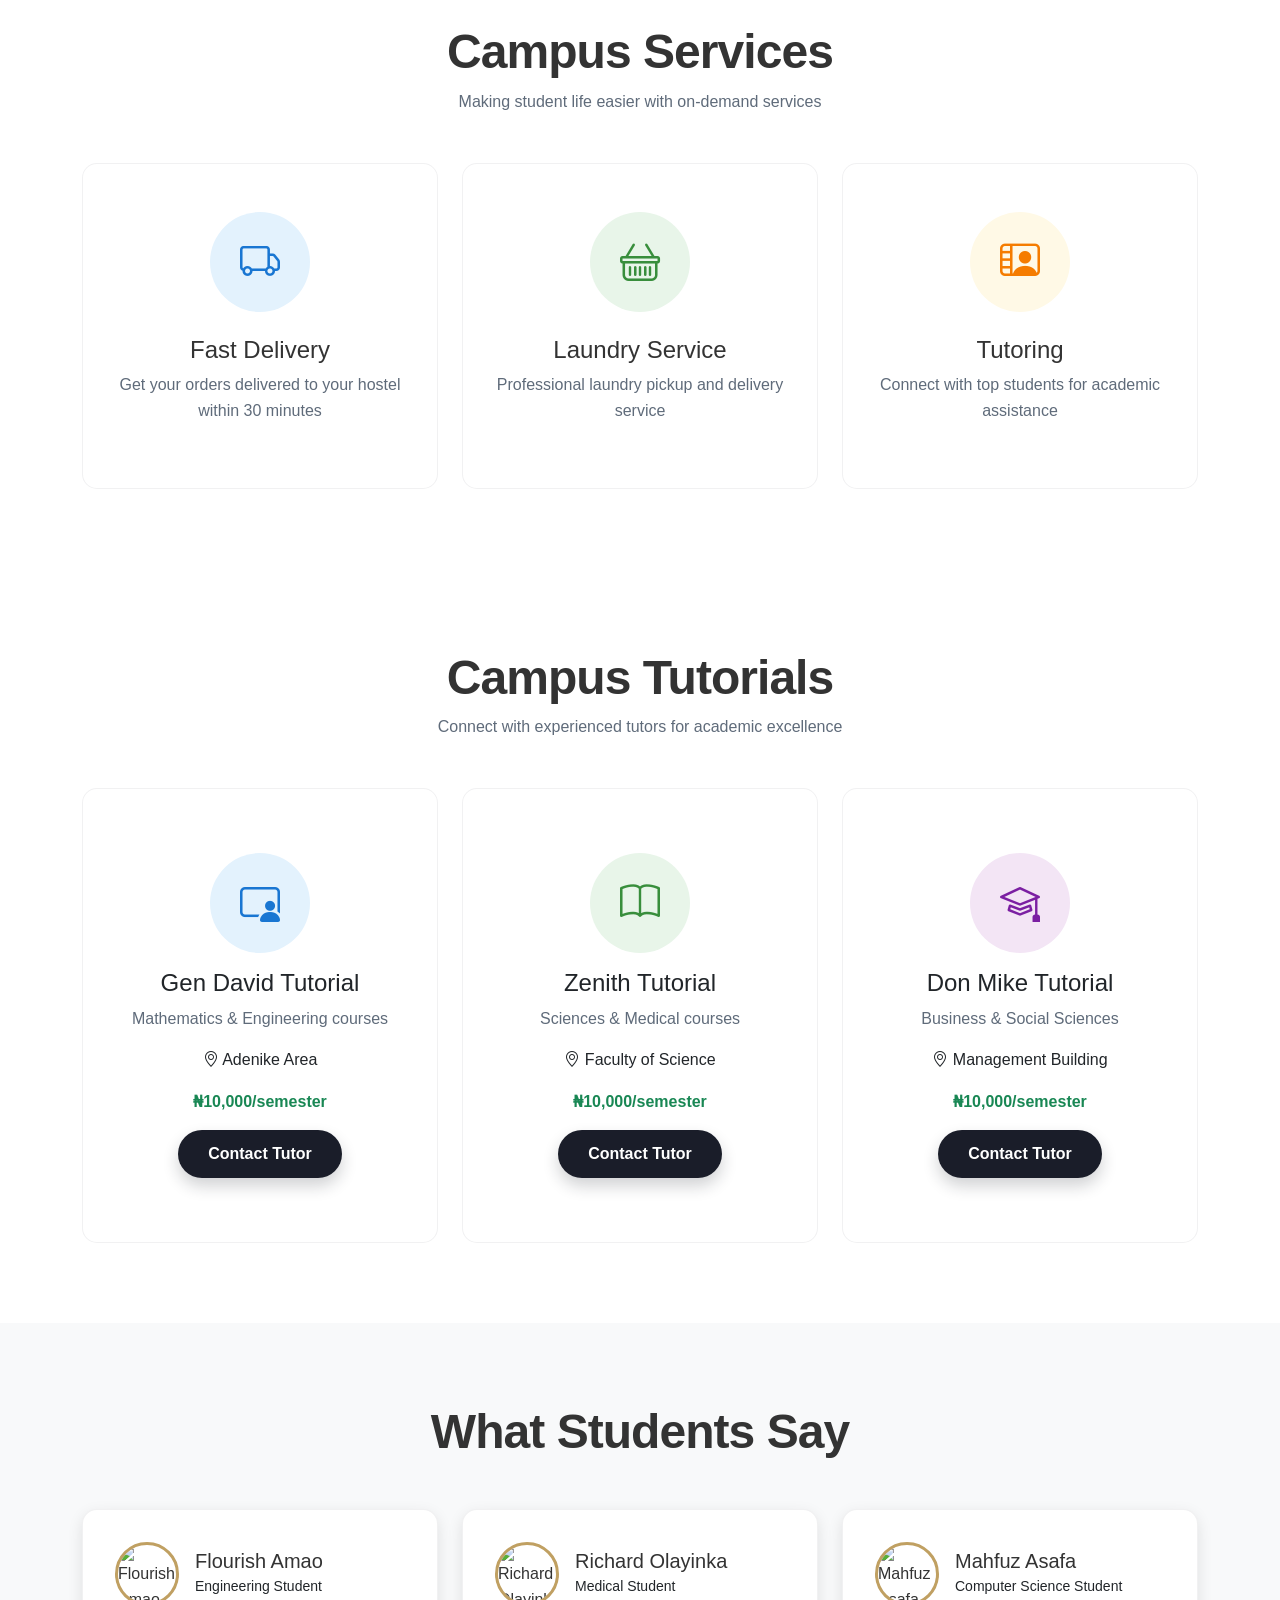
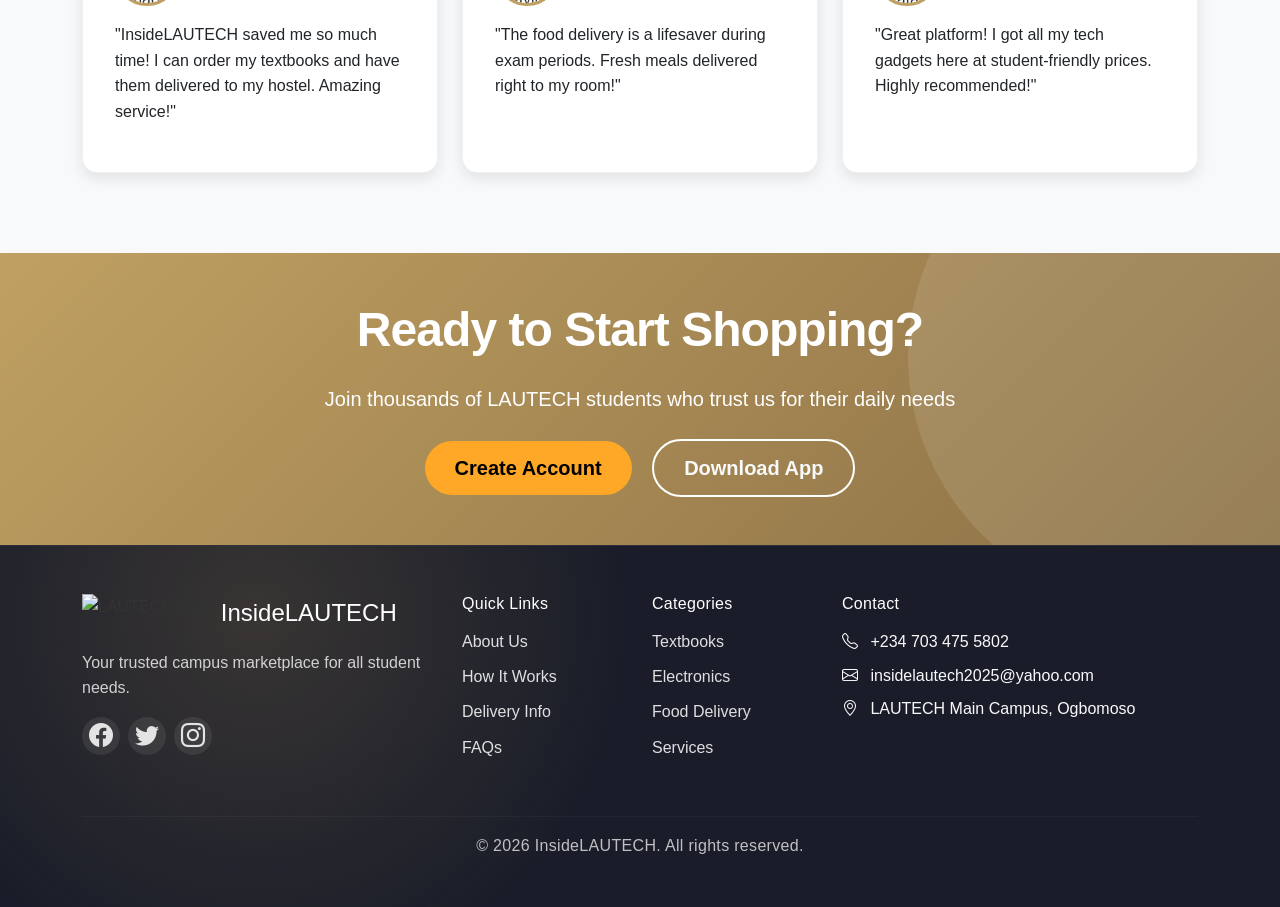
==== commit a4c7039b: "Enhance signup and login pages: update titles, improve password handling, and refine form elements f" ====
--- a/index.html
+++ b/index.html
@@ -32,7 +32,7 @@
                         <a class="nav-link" href="pages/products.html">Products</a>
                     </li>
                     <li class="nav-item">
-                        <a class="nav-link" href="pages/cart.html"><i class="bi bi-cart3"></i> Cart</a>
+                        <a class="nav-link" href="pages/cart.html" id="cartNavLink"><i class="bi bi-cart3"></i> Cart</a>
                     </li>
                     <li class="nav-item">
                         <a class="nav-link" href="pages/login.html" id="loginLink">Login</a>
@@ -125,77 +125,13 @@
         </div>
     </section>
 
-    <!-- Featured Products Section -->
+    <!-- Products CTA Section -->
     <section id="products" class="py-5 bg-light">
         <div class="container">
-            <div class="text-center mb-5">
-                <h2 class="display-5 fw-bold">Featured Products</h2>
-                <p class="text-muted">Popular items among LAUTECH students</p>
-            </div>
-            <div class="row g-4">
-                <!-- Product 1 -->
-                <div class="col-md-6 col-lg-3">
-                    <div class="card product-card h-100 card-hover">
-                        <img src="https://imgs.search.brave.com/1uolTsfGVNz56f_VyZ7LXpo_xweRPEzhWxUFpCVrj64/rs:fit:500:0:1:0/g:ce/aHR0cHM6Ly9zdG9y/ZS5kb3ZlcnB1Ymxp/Y2F0aW9ucy5jb20v/Y2RuL3Nob3AvcHJv/ZHVjdHMvOTc4MDQ4/NjQ2ODU1Nl80MDB4/LmpwZz92PTE3MTAy/MDcwMjc"
-                            class="card-img-top" alt="Engineering Mathematics">
-                        <div class="card-body">
-                            <h5 class="card-title">Engineering Mathematics</h5>
-                            <p class="card-text text-dark">Essential textbook for engineering students</p>
-                            <div class="d-flex justify-content-between align-items-center">
-                                <span class="price">₦20,500</span>
-                                <button class="btn btn-primary btn-sm">Add to Cart</button>
-                            </div>
-                        </div>
-                    </div>
-                </div>
-
-                <!-- Product 2 -->
-                <div class="col-md-6 col-lg-3">
-                    <div class="card product-card h-100 card-hover">
-                        <img src="https://imgs.search.brave.com/I3mPmNVUunLlwInHTT0vaBRsR-QVn4uy86Ms4RIObyA/rs:fit:500:0:1:0/g:ce/aHR0cHM6Ly9pLnBp/bmltZy5jb20vb3Jp/Z2luYWxzL2ZlL2Y3/L2IzL2ZlZjdiM2Ni/YWViNTlhZmM5NzRh/YjA0ZGQyMDc0MWU2/LmpwZw"
-                            class="card-img-top" alt="Student Laptop">
-                        <div class="card-body">
-                            <h5 class="card-title">Student Laptop</h5>
-                            <p class="card-text text-dark">Perfect for research and assignments</p>
-                            <div class="d-flex justify-content-between align-items-center">
-                                <span class="price">₦350,000</span>
-                                <button class="btn btn-primary btn-sm">Add to Cart</button>
-                            </div>
-                        </div>
-                    </div>
-                </div>
-
-                <!-- Product 3 -->
-                <div class="col-md-6 col-lg-3">
-                    <div class="card product-card h-100 card-hover">
-                        <img src="https://imgs.search.brave.com/jl3t-5UbVtzOH8elr_Rmyj5s50EUJys-SLPzH0vxzco/rs:fit:500:0:1:0/g:ce/aHR0cHM6Ly9raWtp/Zm9vZGllcy5jb20v/d3AtY29udGVudC91/cGxvYWRzLzIwMjQv/MTEvRVQ1QjcwMzct/NC0xMDI0eDU3Ni5q/cGc"
-                            class="card-img-top" alt="Jollof Rice Combo">
-                        <div class="card-body">
-                            <h5 class="card-title">Jollof Rice Combo</h5>
-                            <p class="card-text text-dark">Fresh meal delivered to your hostel</p>
-                            <div class="d-flex justify-content-between align-items-center">
-                                <span class="price">₦1,200</span>
-                                <button class="btn btn-primary btn-sm order-btn">Order Now</button>
-                            </div>
-                        </div>
-                    </div>
-                </div>
-
-                <!-- Product 4 -->
-                <div class="col-md-6 col-lg-3">
-                    <div class="card product-card h-100 card-hover">
-                        <img src="https://imgs.search.brave.com/ZbY1kwKsVMsYe8cDReE9HVrhfu9FHi04mQE5Hk9vVOU/rs:fit:500:0:1:0/g:ce/aHR0cHM6Ly90NC5m/dGNkbi5uZXQvanBn/LzE2LzYzLzA0Lzk5/LzM2MF9GXzE2NjMw/NDk5MDBfT2RRRjFu/RkF4cUZVTWQ1aFZz/NTlqRVdhdGp0M0I1/MmouanBn"
-                            class="card-img-top" alt="LAUTECH Hoodie">
-                        <div class="card-body">
-                            <h5 class="card-title">LAUTECH Hoodie</h5>
-                            <p class="card-text text-dark">Official university merchandise</p>
-                            <div class="d-flex justify-content-between align-items-center">
-                                <span class="price">₦4,500</span>
-                                <button class="btn btn-primary btn-sm">Add to Cart</button>
-                            </div>
-                        </div>
-                    </div>
-                </div>
+            <div class="text-center">
+                <h2 class="display-5 fw-bold">Products</h2>
+                <p class="text-muted mb-4">Browse the full catalog from the dedicated products page.</p>
+                <a href="pages/products.html" class="btn btn-primary btn-lg">View All Products</a>
             </div>
         </div>
     </section>
@@ -238,25 +174,6 @@
             </div>
         </div>
     </section>
-
-    <script>
-        document.addEventListener('DOMContentLoaded', () => {
-            const addToCartButtons = document.querySelectorAll('#products .btn-primary')
-            addToCartButtons.forEach((btn, index) => {
-                if (!btn.classList.contains('order-btn')) {
-                    btn.addEventListener('click', (e) => {
-                        e.preventDefault()
-                        window.location.href = 'pages/products.html'
-                    })
-                } else {
-                    btn.addEventListener('click', (e) => {
-                        e.preventDefault()
-                        showToast('Order feature coming soon!', 'info')
-                    })
-                }
-            })
-        })
-    </script>
 
     <!-- Tutorial Section -->
     <section id="tutorials" class="py-5">
@@ -423,7 +340,7 @@
             </div>
             <hr class="footer-divider">
             <div class="text-center">
-                <p class="footer-bottom mb-0">© 2025 InsideLAUTECH. All rights reserved.</p>
+                <p class="footer-bottom mb-0">© 2026 InsideLAUTECH. All rights reserved.</p>
             </div>
         </div>
     </footer>
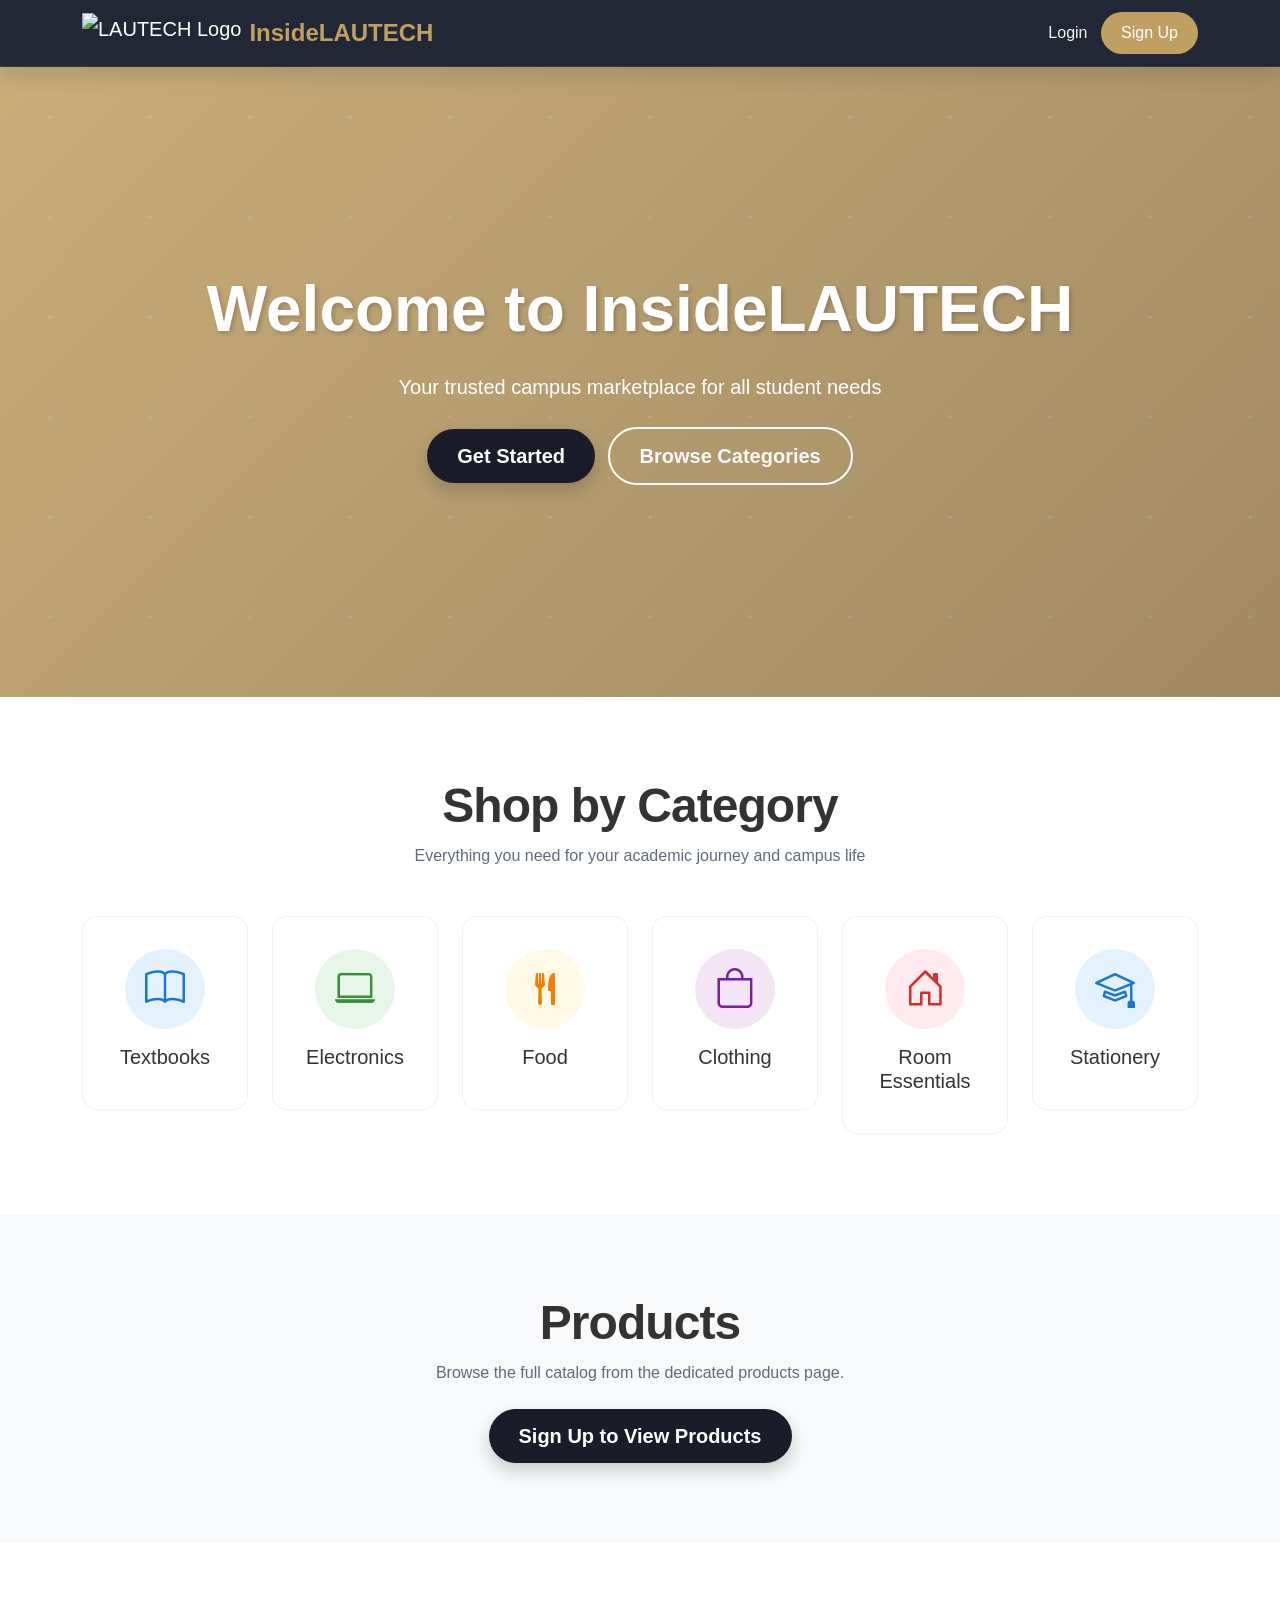
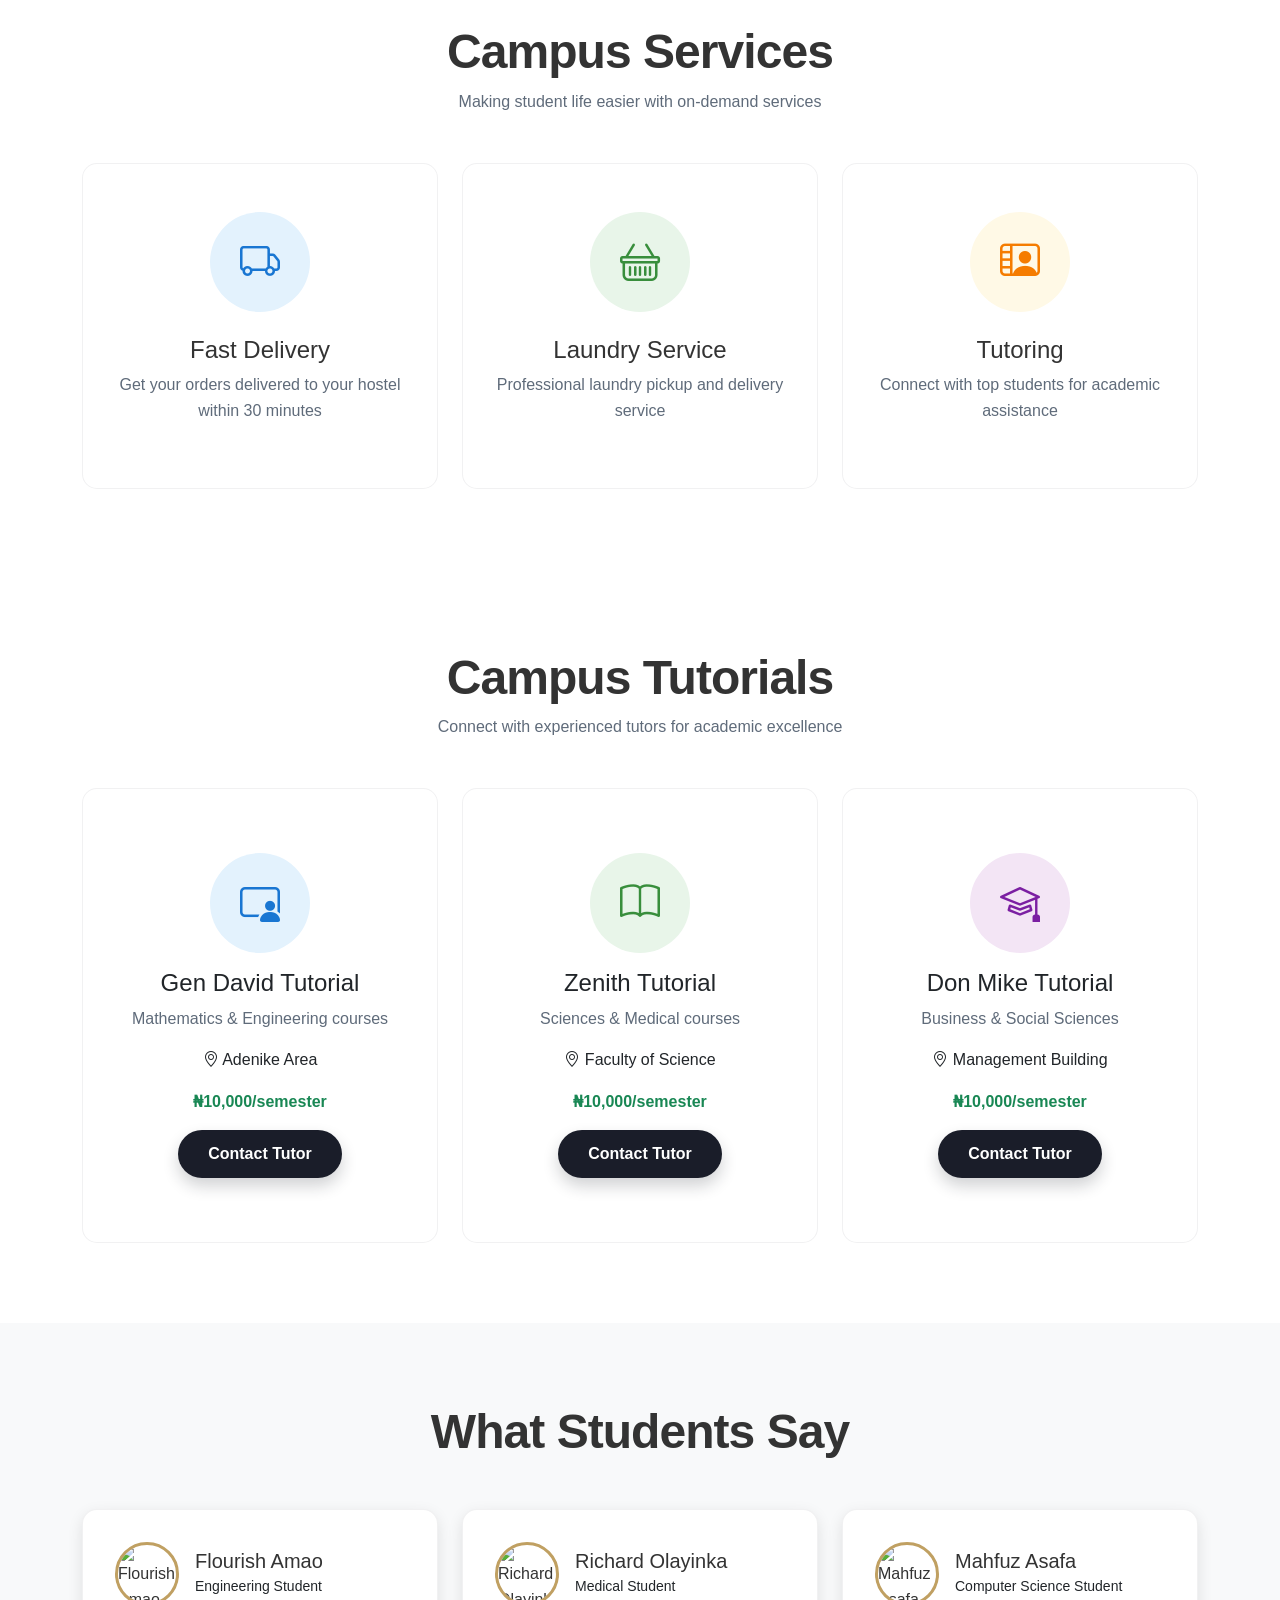
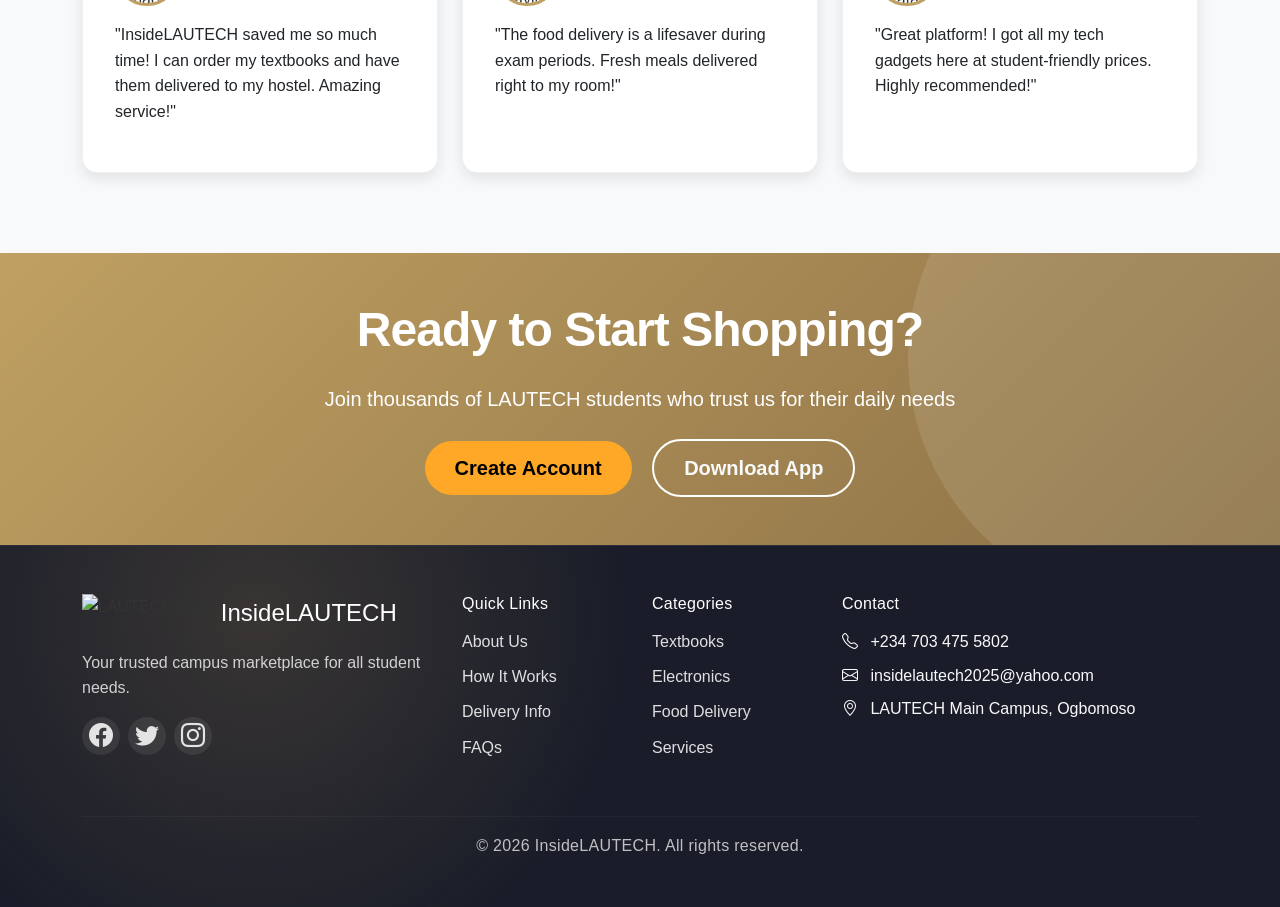
==== commit 48fe24b9: "Add price override functionality: integrate price overrides script and update relevant pages to util" ====
--- a/index.html
+++ b/index.html
@@ -131,7 +131,7 @@
             <div class="text-center">
                 <h2 class="display-5 fw-bold">Products</h2>
                 <p class="text-muted mb-4">Browse the full catalog from the dedicated products page.</p>
-                <a href="pages/products.html" class="btn btn-primary btn-lg">View All Products</a>
+                <a href="pages/products.html" class="btn btn-primary btn-lg" id="productsCtaLink">View All Products</a>
             </div>
         </div>
     </section>
@@ -345,6 +345,8 @@
         </div>
     </footer>
 
+    <script src="data/products-data.js"></script>
+    <script src="data/price-overrides.js"></script>
     <script src="js/main.js"></script>
     <script>
         document.addEventListener('DOMContentLoaded', () => {
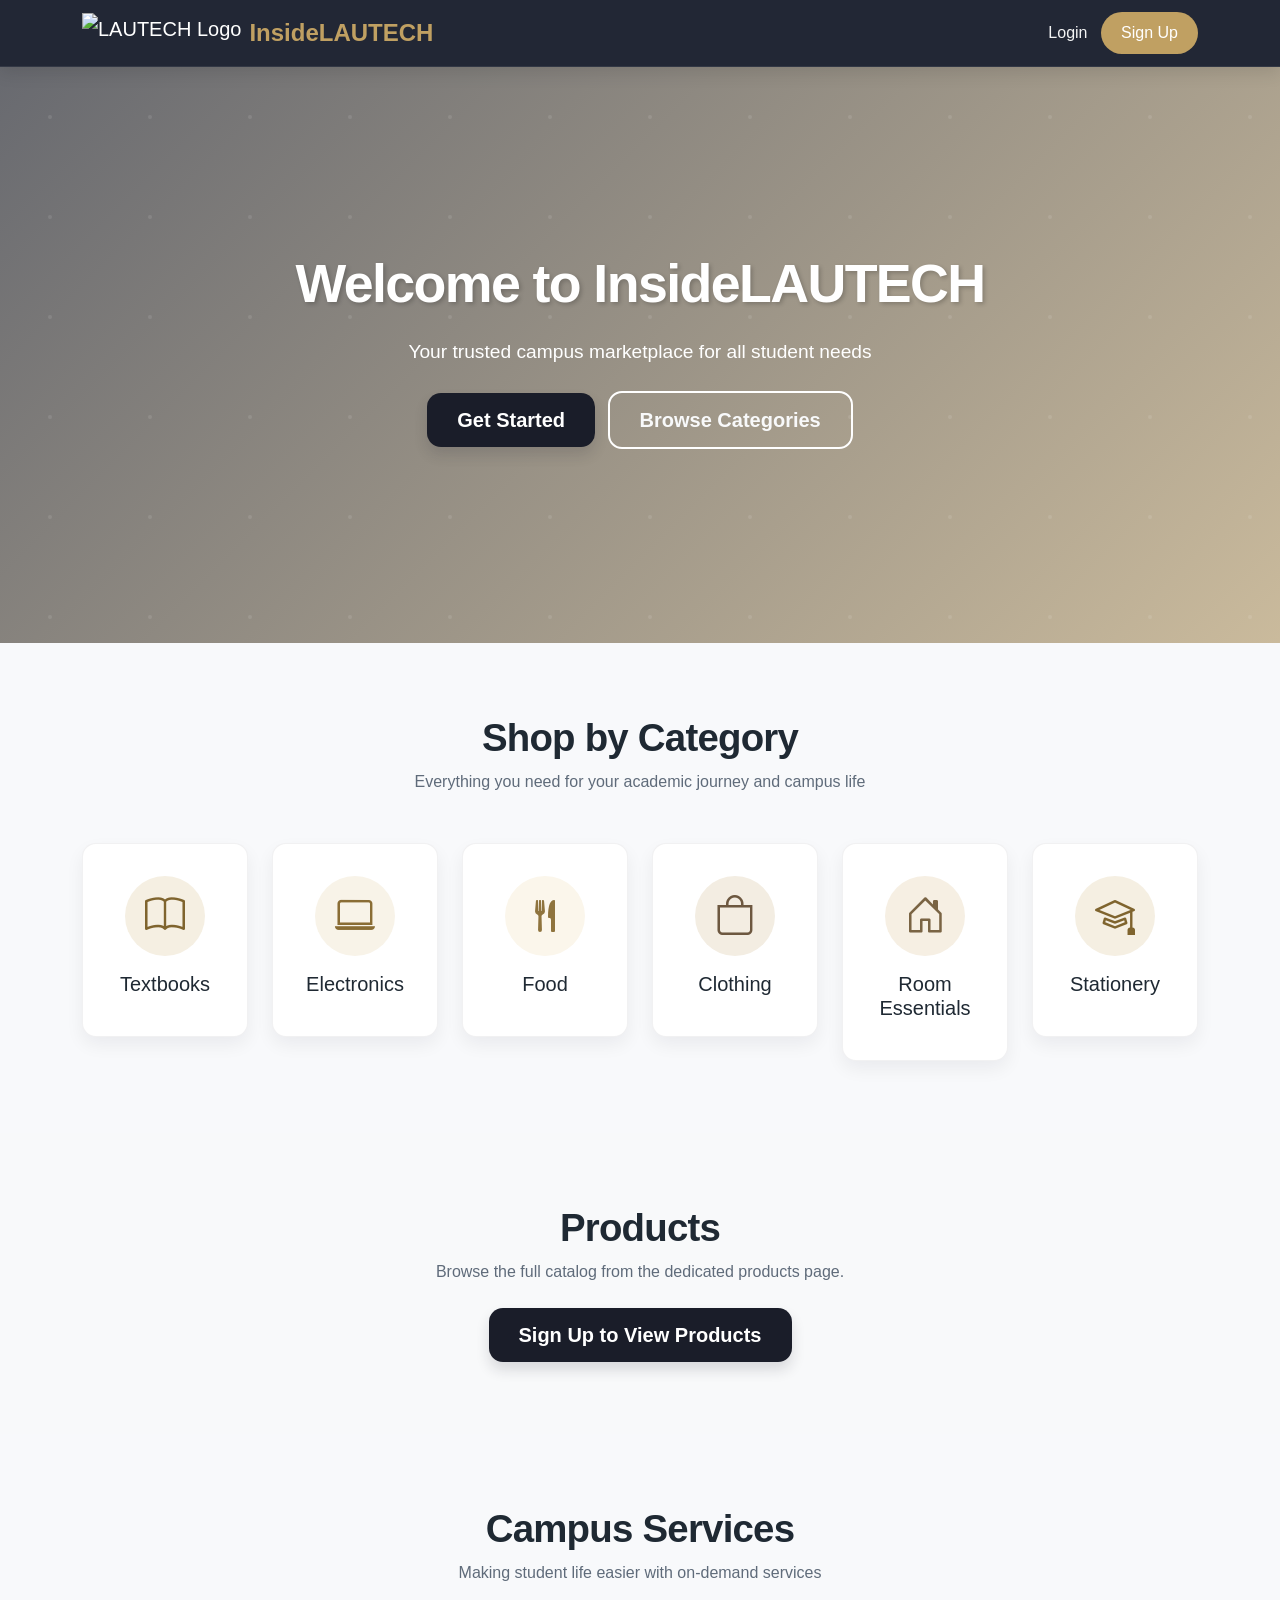
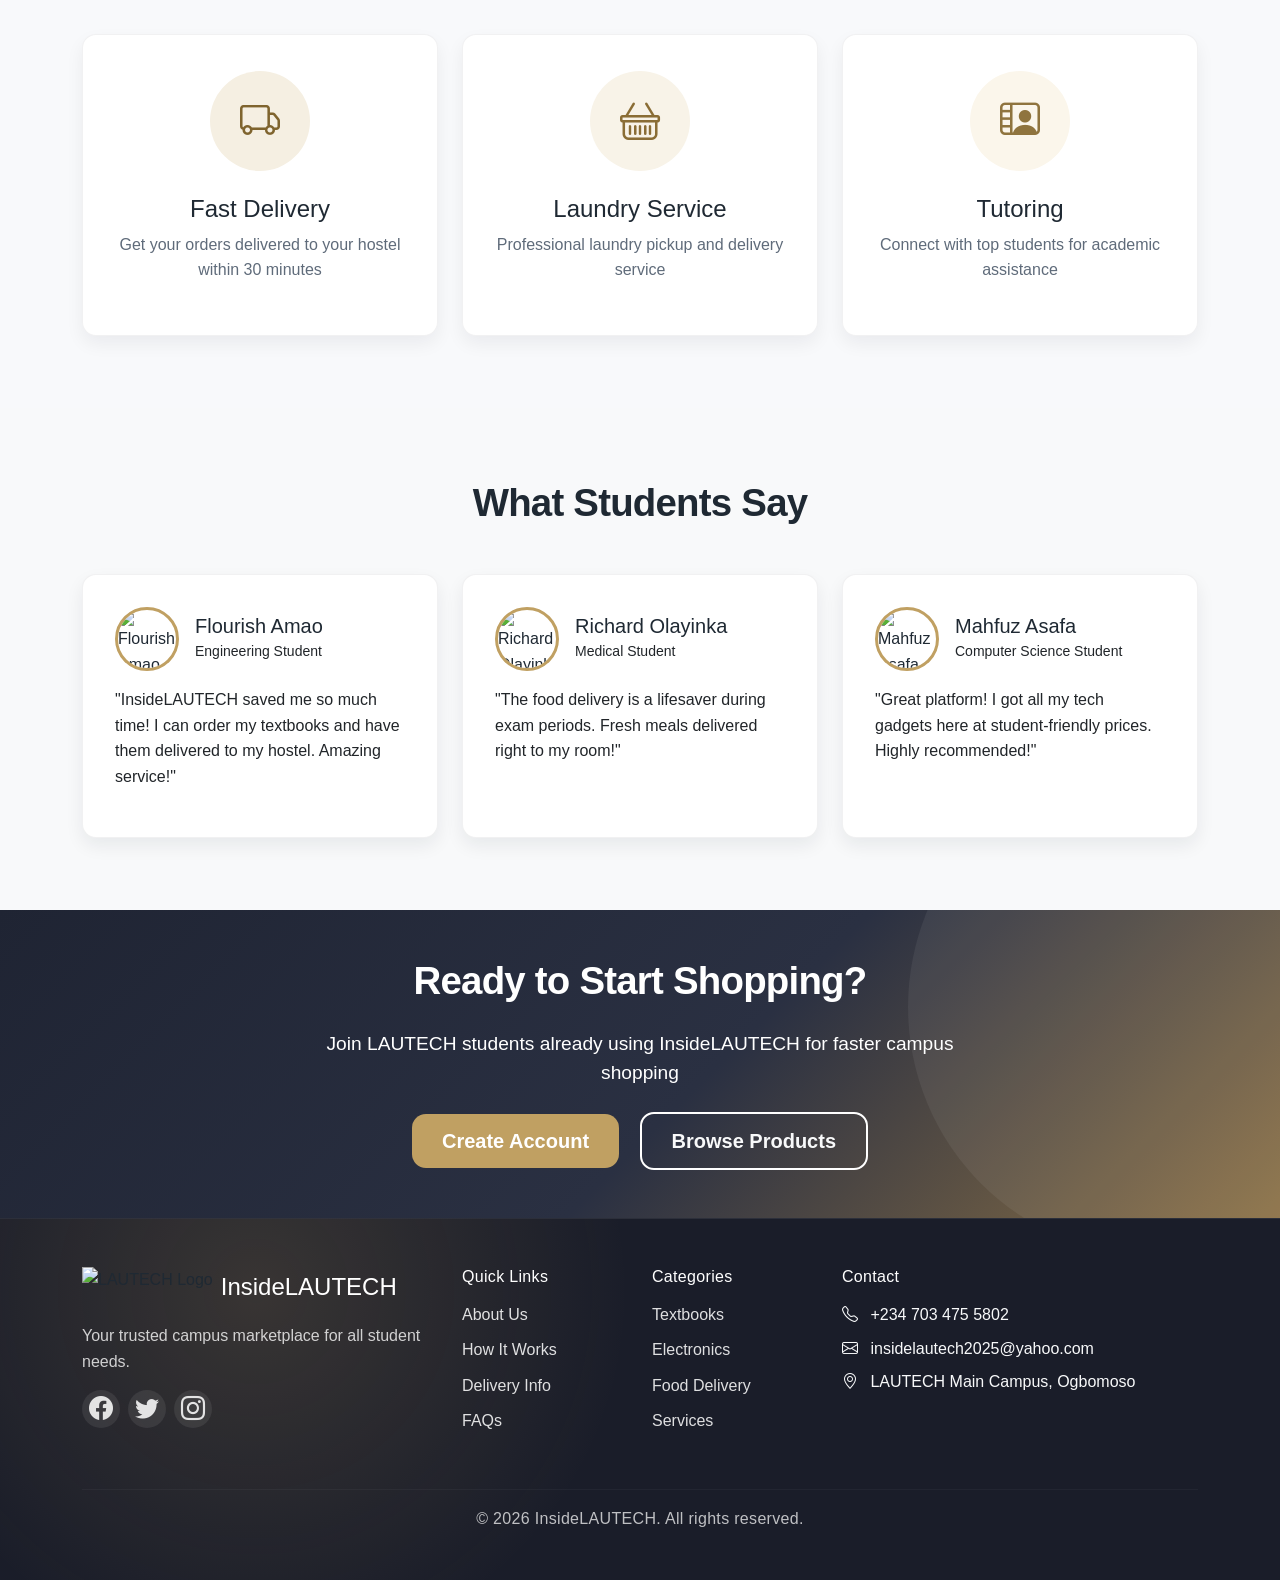
==== commit d98afebb: "Refactor styles and update layout: enhance color scheme, adjust spacing, and improve card shadows ac" ====
--- a/index.html
+++ b/index.html
@@ -5,6 +5,8 @@
     <meta charset="UTF-8">
     <meta name="viewport" content="width=device-width, initial-scale=1.0">
     <title>InsideLAUTECH - LAUTECH Campus Marketplace</title>
+    <link rel="icon" type="image/png"
+        href="https://www.clipartmax.com/png/middle/258-2587546_%5Bgood-news%5D-lautech-resumes-on-15th-of-september-and-ladoke-akintola-university.png">
 
     <link href="https://cdn.jsdelivr.net/npm/bootstrap@5.3.0/dist/css/bootstrap.min.css" rel="stylesheet">
     <link rel="stylesheet" href="https://cdn.jsdelivr.net/npm/bootstrap-icons@1.10.0/font/bootstrap-icons.css">
@@ -175,60 +177,6 @@
         </div>
     </section>
 
-    <!-- Tutorial Section -->
-    <section id="tutorials" class="py-5">
-        <div class="container">
-            <div class="text-center mb-5">
-                <h2 class="display-5 fw-bold">Campus Tutorials</h2>
-                <p class="text-muted">Connect with experienced tutors for academic excellence</p>
-            </div>
-            <div class="row g-4">
-                <div class="col-md-4">
-                    <div class="card service-card card-hover h-100">
-                        <div class="card-body text-center">
-                            <div class="service-icon bg-light-blue mb-3 mx-auto">
-                                <i class="bi bi-person-video3 fs-1"></i>
-                            </div>
-                            <h4>Gen David Tutorial</h4>
-                            <p class="text-muted">Mathematics & Engineering courses</p>
-                            <p class="text-dark"><i class="bi bi-geo-alt"></i> Adenike Area</p>
-                            <p class="text-success fw-bold">₦10,000/semester</p>
-                            <button class="btn btn-primary" onclick="contactTutor('Gen David')">Contact Tutor</button>
-                        </div>
-                    </div>
-                </div>
-                <div class="col-md-4">
-                    <div class="card service-card card-hover h-100">
-                        <div class="card-body text-center">
-                            <div class="service-icon bg-light-green mb-3 mx-auto">
-                                <i class="bi bi-book fs-1"></i>
-                            </div>
-                            <h4>Zenith Tutorial</h4>
-                            <p class="text-muted">Sciences & Medical courses</p>
-                            <p class="text-dark"><i class="bi bi-geo-alt"></i> Faculty of Science</p>
-                            <p class="text-success fw-bold">₦10,000/semester</p>
-                            <button class="btn btn-primary" onclick="contactTutor('Zenith')">Contact Tutor</button>
-                        </div>
-                    </div>
-                </div>
-                <div class="col-md-4">
-                    <div class="card service-card card-hover h-100">
-                        <div class="card-body text-center">
-                            <div class="service-icon bg-light-purple mb-3 mx-auto">
-                                <i class="bi bi-mortarboard fs-1"></i>
-                            </div>
-                            <h4>Don Mike Tutorial</h4>
-                            <p class="text-muted">Business & Social Sciences</p>
-                            <p class="text-dark"><i class="bi bi-geo-alt"></i> Management Building</p>
-                            <p class="text-success fw-bold">₦10,000/semester</p>
-                            <button class="btn btn-primary" onclick="contactTutor('Don Mike')">Contact Tutor</button>
-                        </div>
-                    </div>
-                </div>
-            </div>
-        </div>
-    </section>
-
     <!-- Testimonials Section -->
     <section id="testimonials" class="py-5 bg-light">
         <div class="container">
@@ -284,10 +232,10 @@
     <section class="cta-section py-5">
         <div class="container text-center">
             <h2 class="display-5 fw-bold text-white mb-4">Ready to Start Shopping?</h2>
-            <p class="lead text-white mb-4">Join thousands of LAUTECH students who trust us for their daily needs</p>
+            <p class="lead text-white mb-4">Join LAUTECH students already using InsideLAUTECH for faster campus shopping</p>
             <div>
                 <a href="pages/signup.html" class="btn btn-warning btn-lg me-3">Create Account</a>
-                <a href="#" class="btn btn-outline-light btn-lg">Download App</a>
+                <a href="pages/products.html" class="btn btn-outline-light btn-lg">Browse Products</a>
             </div>
         </div>
     </section>
@@ -369,10 +317,7 @@
                     } else if (title.includes('Laundry')) {
                         showToast('Laundry Service: Call 0800-LAUTECH-WASH for pickup service!', 'info')
                     } else if (title.includes('Tutoring')) {
-                        const tutorialsSection = document.querySelector('#tutorials')
-                        if (tutorialsSection) {
-                            tutorialsSection.scrollIntoView({ behavior: 'smooth', block: 'start' })
-                        }
+                        showToast('Tutoring support is available after login from your dashboard.', 'info')
                     }
                 })
             })
--- a/css/styles.css
+++ b/css/styles.css
@@ -3,11 +3,12 @@
     --lautech-gold: #C0A062;
     --lautech-dark: #1a1d29;
     --navbar-dark-soft: #222735;
-    --light-blue: #e3f2fd;
-    --light-green: #e8f5e9;
-    --light-yellow: #fff9e6;
-    --light-purple: #f3e5f5;
-    --light-red: #ffebee;
+    --section-space: 4.5rem;
+    --light-blue: #f5efe2;
+    --light-green: #f8f3e8;
+    --light-yellow: #fbf6eb;
+    --light-purple: #f3ede2;
+    --light-red: #f6efe3;
 }
 
 /* Global Styles */
@@ -19,9 +20,21 @@
 
 body {
     font-family: 'Segoe UI', Tahoma, Geneva, Verdana, sans-serif;
-    color: #333;
+    color: #1f2933;
     overflow-x: hidden;
     line-height: 1.6;
+    background: #f8f9fb;
+}
+
+a:focus-visible,
+button:focus-visible,
+input:focus-visible,
+select:focus-visible,
+textarea:focus-visible,
+.btn:focus-visible {
+    outline: 3px solid rgba(192, 160, 98, 0.55) !important;
+    outline-offset: 2px;
+    box-shadow: none !important;
 }
 
 section {
@@ -31,14 +44,33 @@
 #categories,
 #products,
 #services,
-#tutorials,
 #testimonials {
-    padding-top: 5rem !important;
-    padding-bottom: 5rem !important;
+    padding-top: var(--section-space) !important;
+    padding-bottom: var(--section-space) !important;
+}
+
+.display-3 {
+    font-size: clamp(2rem, 4.2vw, 3.4rem);
+    letter-spacing: -0.03em;
+    line-height: 1.12;
 }
 
 .display-5 {
+    font-size: clamp(1.6rem, 3vw, 2.5rem);
     letter-spacing: -0.02em;
+    line-height: 1.2;
+}
+
+.lead {
+    font-size: clamp(1rem, 1.6vw, 1.2rem);
+    line-height: 1.55;
+}
+
+.text-center>.text-muted,
+.text-center>.lead {
+    max-width: 680px;
+    margin-left: auto;
+    margin-right: auto;
 }
 
 .text-muted {
@@ -52,7 +84,7 @@
 
 /* Navigation Bar */
 .navbar {
-    box-shadow: 0 8px 20px rgba(0, 0, 0, 0.12);
+    box-shadow: 0 6px 16px rgba(0, 0, 0, 0.1);
     transition: background-color 0.25s ease, box-shadow 0.25s ease;
 }
 
@@ -92,7 +124,7 @@
 .nav-link:hover {
     color: var(--lautech-gold) !important;
     background-color: rgba(255, 255, 255, 0.08);
-    transform: translateY(-2px);
+    transform: translateY(-1px);
 }
 
 .nav-link:focus-visible {
@@ -127,11 +159,22 @@
 }
 
 #cartCount {
+    background-color: #dc3545 !important;
+    color: #fff !important;
     border-radius: 999px;
     font-size: 0.72rem;
-    padding: 0.35rem 0.45rem;
-    margin-left: 0.3rem;
-    box-shadow: 0 4px 10px rgba(220, 53, 69, 0.3);
+    padding: 0.28rem 0.42rem;
+    margin-left: 0.4rem;
+    min-width: 1.35rem;
+    height: 1.35rem;
+    display: inline-flex;
+    align-items: center;
+    justify-content: center;
+    line-height: 1;
+    vertical-align: middle;
+    position: relative;
+    top: -1px;
+    box-shadow: 0 4px 10px rgba(220, 53, 69, 0.35);
 }
 
 .btn-signup {
@@ -169,15 +212,21 @@
 /* Hero Section */
 .hero-section {
     background:
-        linear-gradient(135deg, rgba(192, 160, 98, 0.85) 0%, rgba(139, 112, 69, 0.85) 100%),
+        linear-gradient(135deg, rgba(24, 27, 37, 0.66) 0%, rgba(192, 160, 98, 0.58) 100%),
         url('https://imgs.search.brave.com/hrksWbTrGpzSMRdraLFMOMEQd58bjjP-NV-D7b5cMng/rs:fit:500:0:1:0/g:ce/aHR0cHM6Ly91cGxv/YWQud2lraW1lZGlh/Lm9yZy93aWtpcGVk/aWEvY29tbW9ucy9i/L2IzL0xBVVRFQ0hf/Z2F0ZSxfT2dib21v/c2hvLmpwZw') center center;
     background-size: cover;
     background-attachment: fixed;
-    min-height: 70vh;
+    min-height: 64vh;
     display: flex;
     align-items: center;
     position: relative;
     overflow: hidden;
+}
+
+@media (max-width: 991px) {
+    .hero-section {
+        background-attachment: scroll;
+    }
 }
 
 .hero-section::before {
@@ -207,6 +256,12 @@
     z-index: 2;
 }
 
+.hero-content .lead {
+    max-width: 620px;
+    margin-left: auto;
+    margin-right: auto;
+}
+
 .hero-section h1 {
     color: white;
     text-shadow: 2px 2px 4px rgba(0, 0, 0, 0.2);
@@ -220,22 +275,22 @@
     background-color: var(--lautech-dark) !important;
     border: none !important;
     padding: 12px 30px;
-    border-radius: 30px;
+    border-radius: 14px;
     font-weight: 600;
     transition: all 0.3s ease;
-    box-shadow: 0 8px 16px rgba(26, 29, 41, 0.2);
+    box-shadow: 0 8px 14px rgba(26, 29, 41, 0.14);
 }
 
 .btn-primary:hover {
     background-color: #0f1117 !important;
-    transform: translateY(-3px);
-    box-shadow: 0 10px 20px rgba(0, 0, 0, 0.2);
+    transform: translateY(-2px);
+    box-shadow: 0 10px 18px rgba(0, 0, 0, 0.18);
 }
 
 .btn-outline-light {
     border: 2px solid white;
     padding: 12px 30px;
-    border-radius: 30px;
+    border-radius: 14px;
     font-weight: 600;
     transition: all 0.3s ease;
 }
@@ -281,13 +336,34 @@
     animation-delay: 0.2s;
 }
 
+@media (prefers-reduced-motion: reduce) {
+    html {
+        scroll-behavior: auto;
+    }
+
+    *,
+    *::before,
+    *::after {
+        animation-duration: 0.01ms !important;
+        animation-iteration-count: 1 !important;
+        transition-duration: 0.01ms !important;
+    }
+
+    .fade-in-up,
+    .fade-in {
+        opacity: 1;
+        animation: none !important;
+    }
+}
+
 /* Category Cards */
 .category-card {
     padding: 2rem 1rem;
     background: white;
-    border-radius: 15px;
+    border-radius: 14px;
     border: 1px solid rgba(26, 29, 41, 0.06);
-    transition: all 0.3s ease;
+    box-shadow: 0 8px 18px rgba(17, 24, 39, 0.06);
+    transition: transform 0.25s ease, box-shadow 0.25s ease;
     cursor: pointer;
 }
 
@@ -304,27 +380,27 @@
 
 .bg-light-blue {
     background-color: var(--light-blue);
-    color: #1976d2;
+    color: #7f642e;
 }
 
 .bg-light-green {
     background-color: var(--light-green);
-    color: #388e3c;
+    color: #8a6d35;
 }
 
 .bg-light-yellow {
     background-color: var(--light-yellow);
-    color: #f57c00;
+    color: #8f743e;
 }
 
 .bg-light-purple {
     background-color: var(--light-purple);
-    color: #7b1fa2;
+    color: #6d5840;
 }
 
 .bg-light-red {
     background-color: var(--light-red);
-    color: #d32f2f;
+    color: #7a6444;
 }
 
 .card-hover {
@@ -332,21 +408,21 @@
 }
 
 .card-hover:hover {
-    transform: translateY(-8px);
-    box-shadow: 0 18px 36px rgba(0, 0, 0, 0.12);
+    transform: translateY(-4px);
+    box-shadow: 0 14px 26px rgba(17, 24, 39, 0.1);
 }
 
 .category-card:hover .category-icon {
-    transform: scale(1.1) rotate(5deg);
+    transform: scale(1.05);
 }
 
 /* Product Cards */
 .product-card {
     border: none;
-    border-radius: 15px;
+    border-radius: 14px;
     overflow: hidden;
     border: 1px solid rgba(26, 29, 41, 0.06);
-    box-shadow: 0 5px 15px rgba(0, 0, 0, 0.1);
+    box-shadow: 0 8px 18px rgba(17, 24, 39, 0.08);
     transition: transform 0.3s ease, box-shadow 0.3s ease;
 }
 
@@ -357,7 +433,7 @@
 }
 
 .product-card:hover img {
-    transform: scale(1.1);
+    transform: scale(1.03);
 }
 
 .product-card .card-body {
@@ -388,11 +464,12 @@
 
 /* Service Cards */
 .service-card {
-    padding: 3rem 2rem;
+    padding: 2.25rem 1.5rem;
     background: white;
-    border-radius: 15px;
+    border-radius: 14px;
     border: 1px solid rgba(26, 29, 41, 0.06);
-    transition: all 0.3s ease;
+    box-shadow: 0 8px 18px rgba(17, 24, 39, 0.06);
+    transition: transform 0.25s ease, box-shadow 0.25s ease;
     height: 100%;
 }
 
@@ -416,9 +493,9 @@
 .testimonial-card {
     padding: 2rem;
     background: white;
-    border-radius: 15px;
+    border-radius: 14px;
     border: 1px solid rgba(26, 29, 41, 0.06);
-    box-shadow: 0 5px 15px rgba(0, 0, 0, 0.1);
+    box-shadow: 0 8px 18px rgba(17, 24, 39, 0.07);
     height: 100%;
     transition: all 0.3s ease;
 }
@@ -449,7 +526,7 @@
 
 /* CTA Section */
 .cta-section {
-    background: linear-gradient(135deg, var(--lautech-gold) 0%, #8b7045 100%);
+    background: linear-gradient(135deg, #1f2433 0%, #2a3042 55%, #8b7045 100%);
     position: relative;
     overflow: hidden;
 }
@@ -461,23 +538,24 @@
     right: -10%;
     width: 500px;
     height: 500px;
-    background: rgba(255, 255, 255, 0.1);
+    background: rgba(255, 255, 255, 0.06);
     border-radius: 50%;
 }
 
 .btn-warning {
-    background-color: #ffa726 !important;
+    background-color: var(--lautech-gold) !important;
+    color: #fff !important;
     border: none !important;
     padding: 12px 30px;
-    border-radius: 30px;
+    border-radius: 14px;
     font-weight: 600;
     transition: all 0.3s ease;
 }
 
 .btn-warning:hover {
-    background-color: #fb8c00 !important;
-    transform: translateY(-3px);
-    box-shadow: 0 10px 20px rgba(0, 0, 0, 0.2);
+    background-color: #a88a4f !important;
+    transform: translateY(-2px);
+    box-shadow: 0 10px 18px rgba(0, 0, 0, 0.2);
 }
 
 /* Footer */
@@ -545,10 +623,9 @@
     #categories,
     #products,
     #services,
-    #tutorials,
     #testimonials {
-        padding-top: 4rem !important;
-        padding-bottom: 4rem !important;
+        padding-top: 3.75rem !important;
+        padding-bottom: 3.75rem !important;
     }
 
     .hero-section {
@@ -606,10 +683,9 @@
     #categories,
     #products,
     #services,
-    #tutorials,
     #testimonials {
-        padding-top: 3.25rem !important;
-        padding-bottom: 3.25rem !important;
+        padding-top: 3.1rem !important;
+        padding-bottom: 3.1rem !important;
     }
 
     .hero-section {
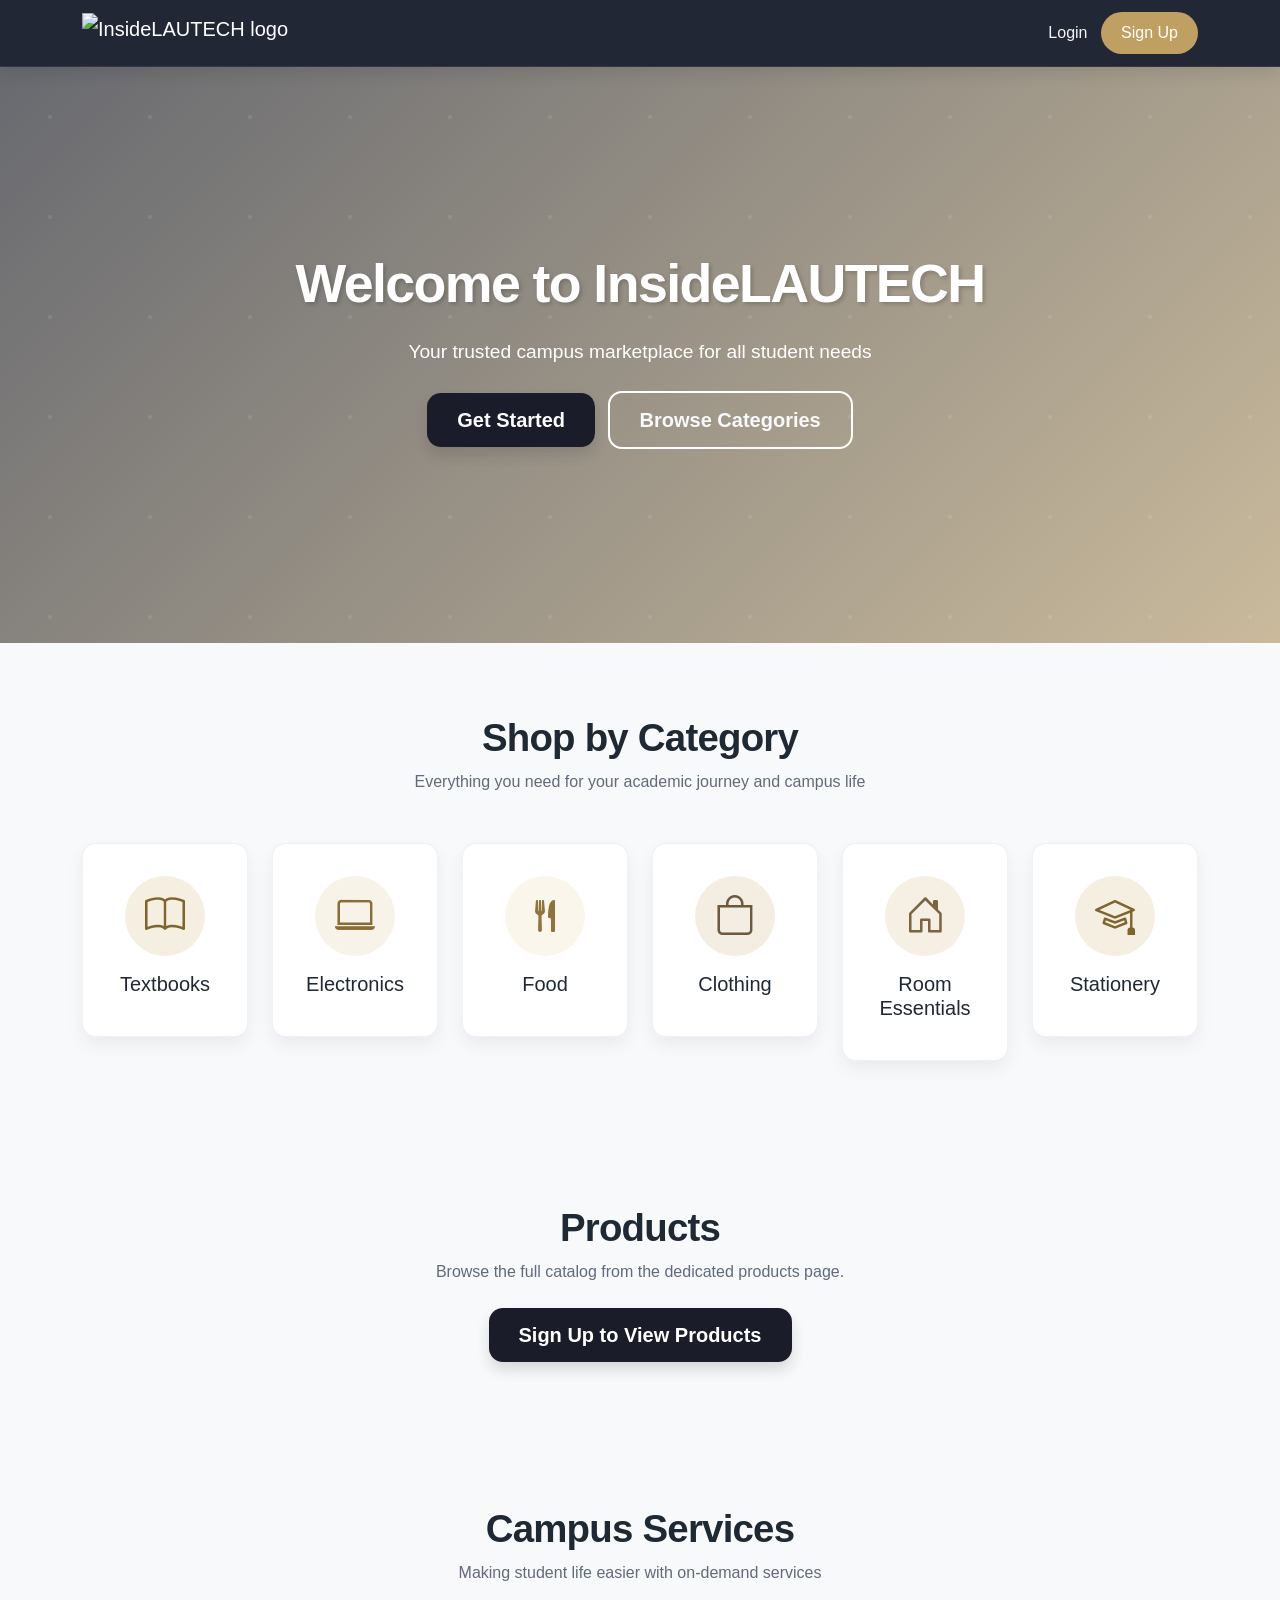
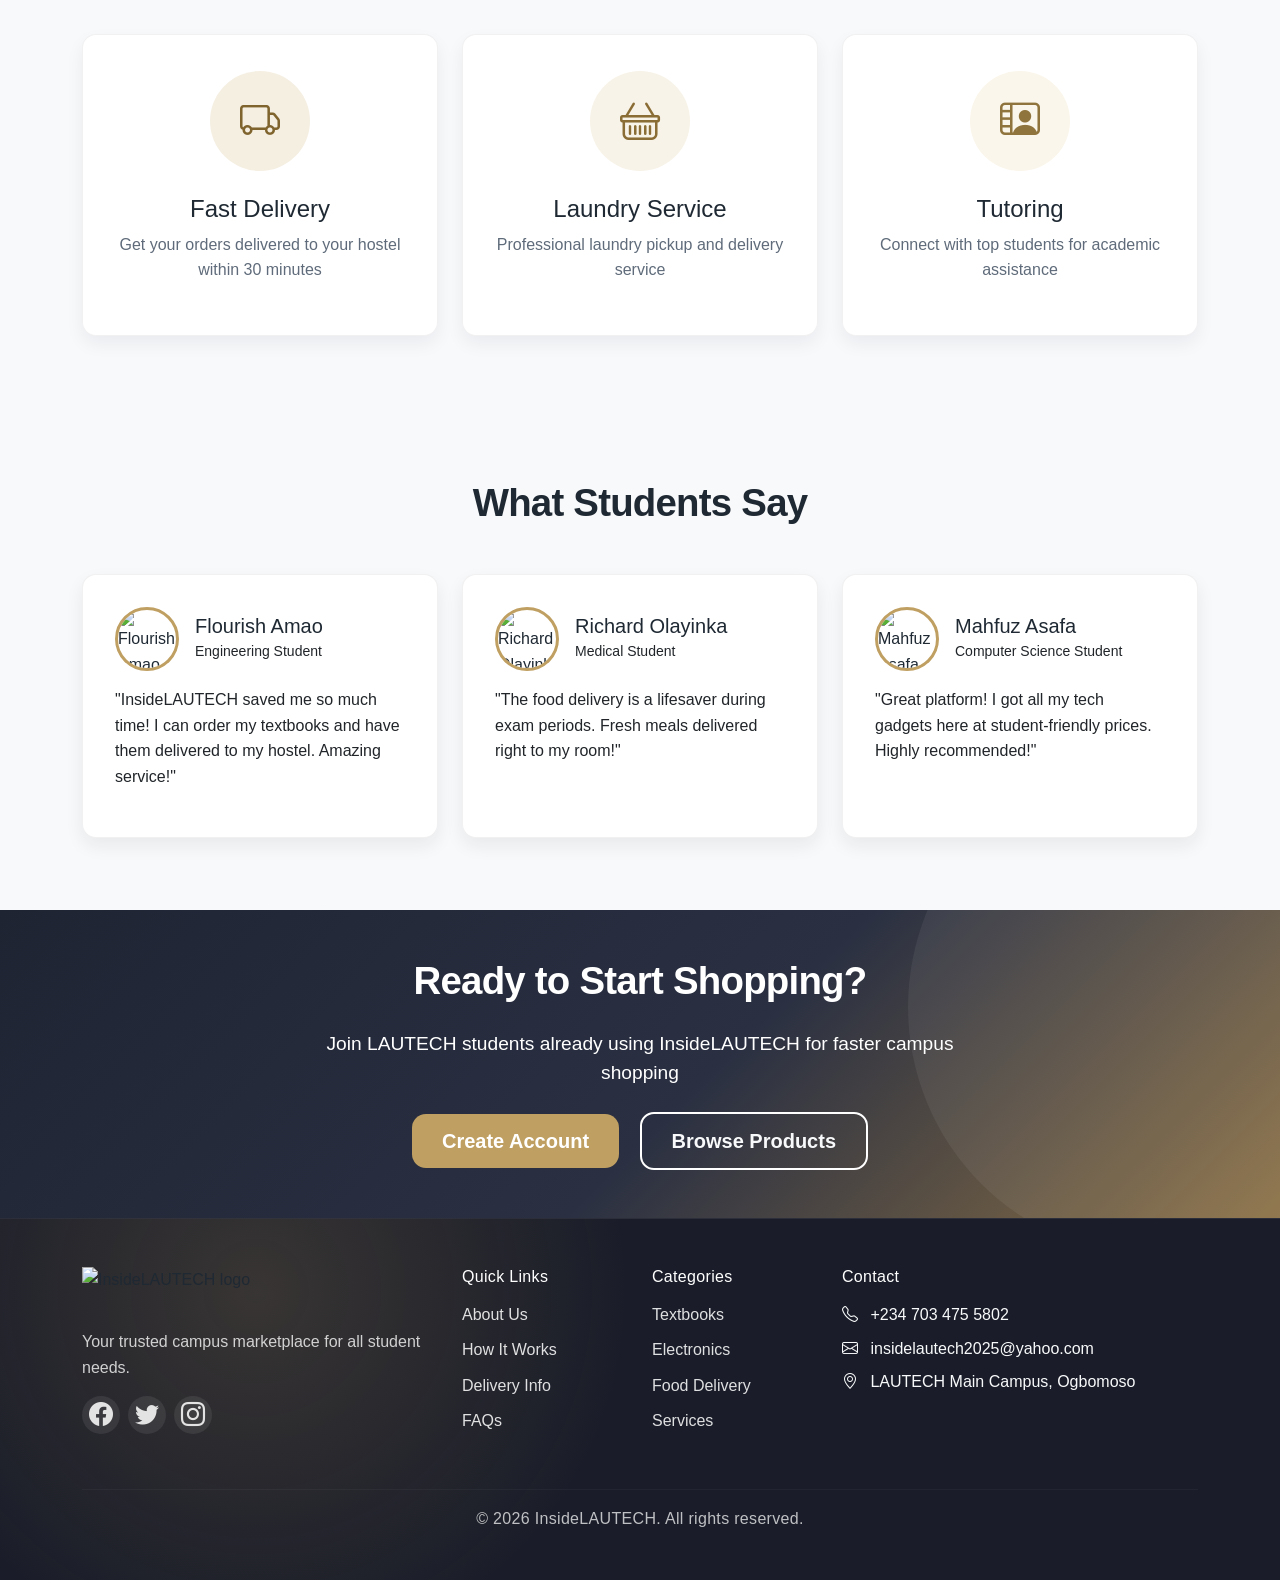
==== commit c91ff094: "Update logo alt text and class names: standardize logo descriptions and improve consistency in navba" ====
--- a/index.html
+++ b/index.html
@@ -21,8 +21,7 @@
     <nav class="navbar navbar-expand-lg navbar-dark bg-dark sticky-top">
         <div class="container">
             <a class="navbar-brand d-flex align-items-center" href="index.html">
-                <img src="assets/lautech.png" alt="LAUTECH Logo" height="40" class="me-2">
-                <span class="brand-text">InsideLAUTECH</span>
+                <img src="assets/lautech.png" alt="InsideLAUTECH logo" class="brand-logo">
             </a>
             <button class="navbar-toggler" type="button" data-bs-toggle="collapse" data-bs-target="#navbarNav"
                 aria-controls="navbarNav" aria-expanded="false" aria-label="Toggle navigation">
@@ -246,8 +245,7 @@
             <div class="row">
                 <div class="col-lg-4 mb-4">
                     <div class="d-flex align-items-center mb-3">
-                        <img src="assets/lautech.png" alt="LAUTECH Logo" height="40" class="me-2">
-                        <h4 class="text-white mb-0">InsideLAUTECH</h4>
+                        <img src="assets/lautech.png" alt="InsideLAUTECH logo" class="brand-logo footer-brand-logo">
                     </div>
                     <p class="footer-text">Your trusted campus marketplace for all student needs.</p>
                     <div class="social-icons d-flex align-items-center gap-2">
--- a/css/styles.css
+++ b/css/styles.css
@@ -102,6 +102,18 @@
     font-weight: 700;
     font-size: 1.5rem;
     color: var(--lautech-gold) !important;
+}
+
+.brand-logo {
+    height: 40px;
+    width: auto;
+    max-width: 220px;
+    object-fit: contain;
+}
+
+.footer-brand-logo {
+    height: 46px;
+    max-width: 240px;
 }
 
 .navbar-brand img {
@@ -724,8 +736,8 @@
         font-size: 1.1rem;
     }
 
-    .navbar-brand img {
-        height: 35px;
+    .brand-logo {
+        height: 34px;
     }
 }
 
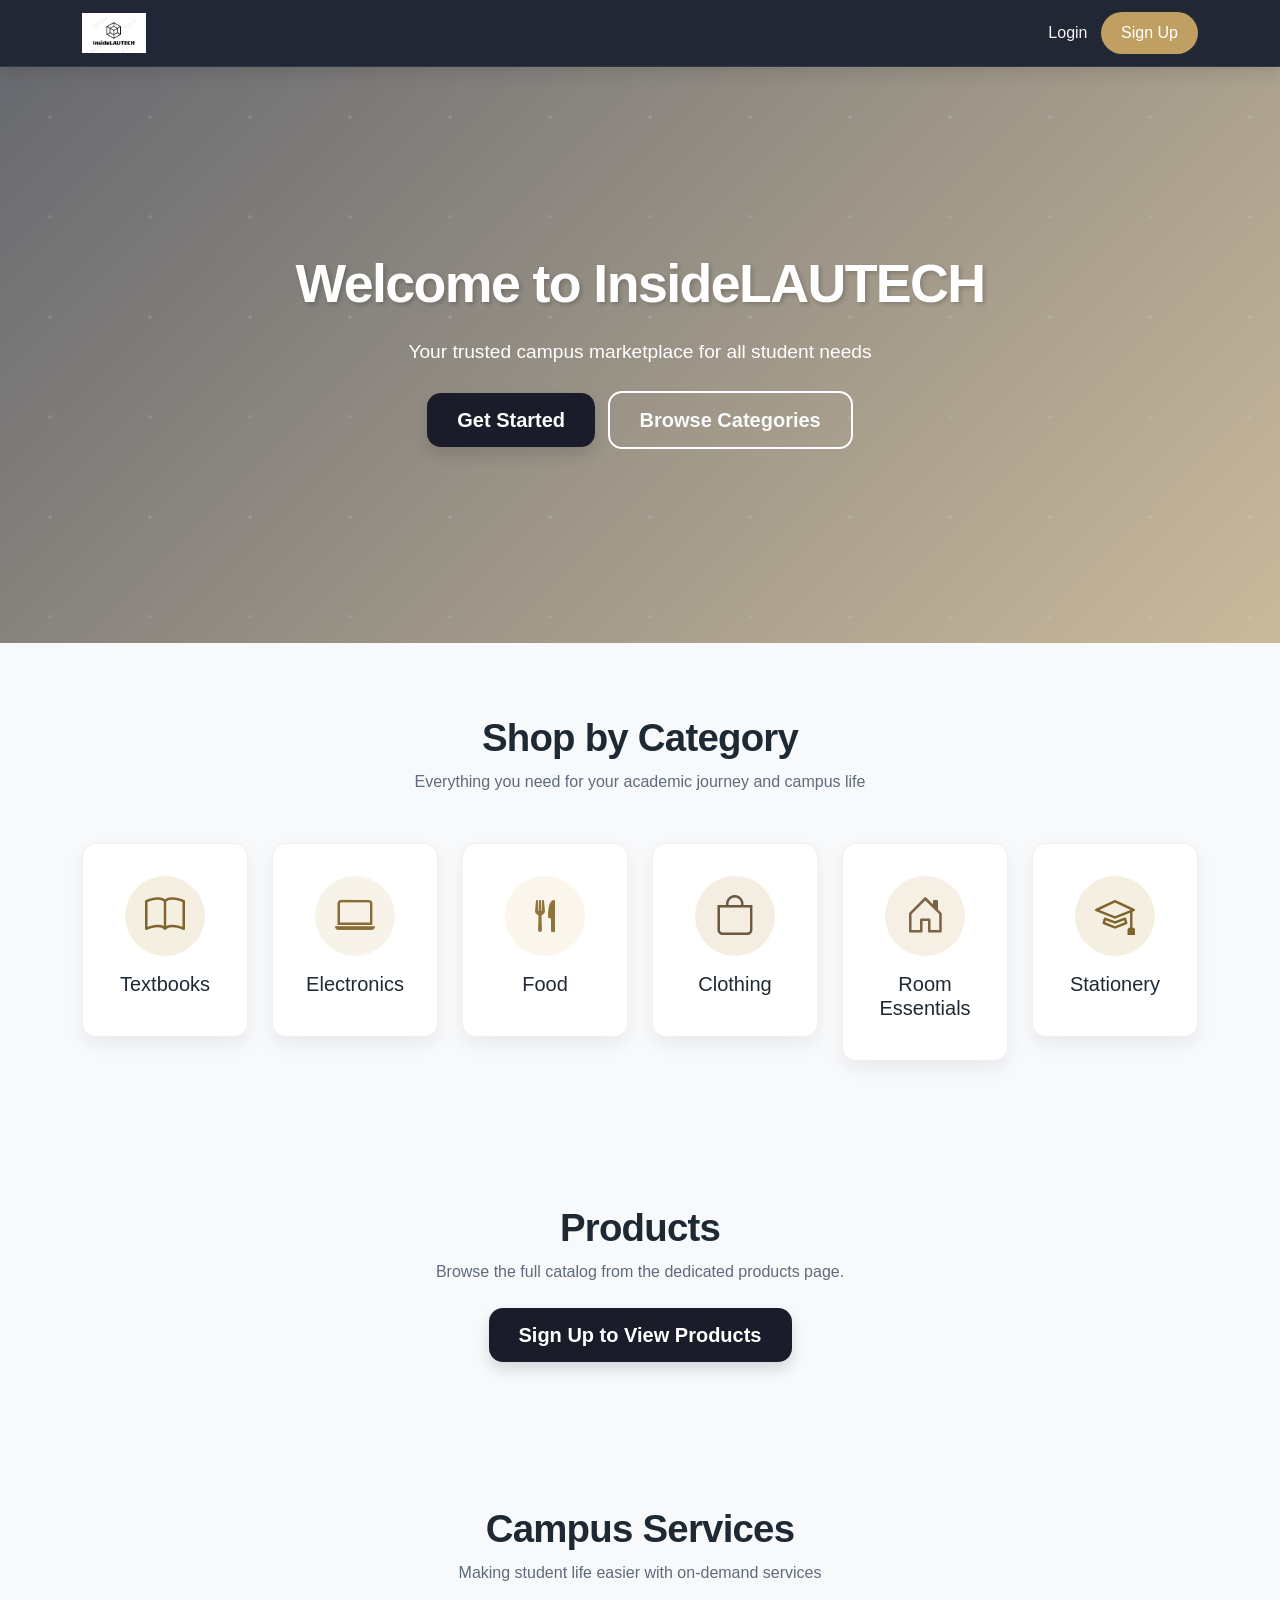
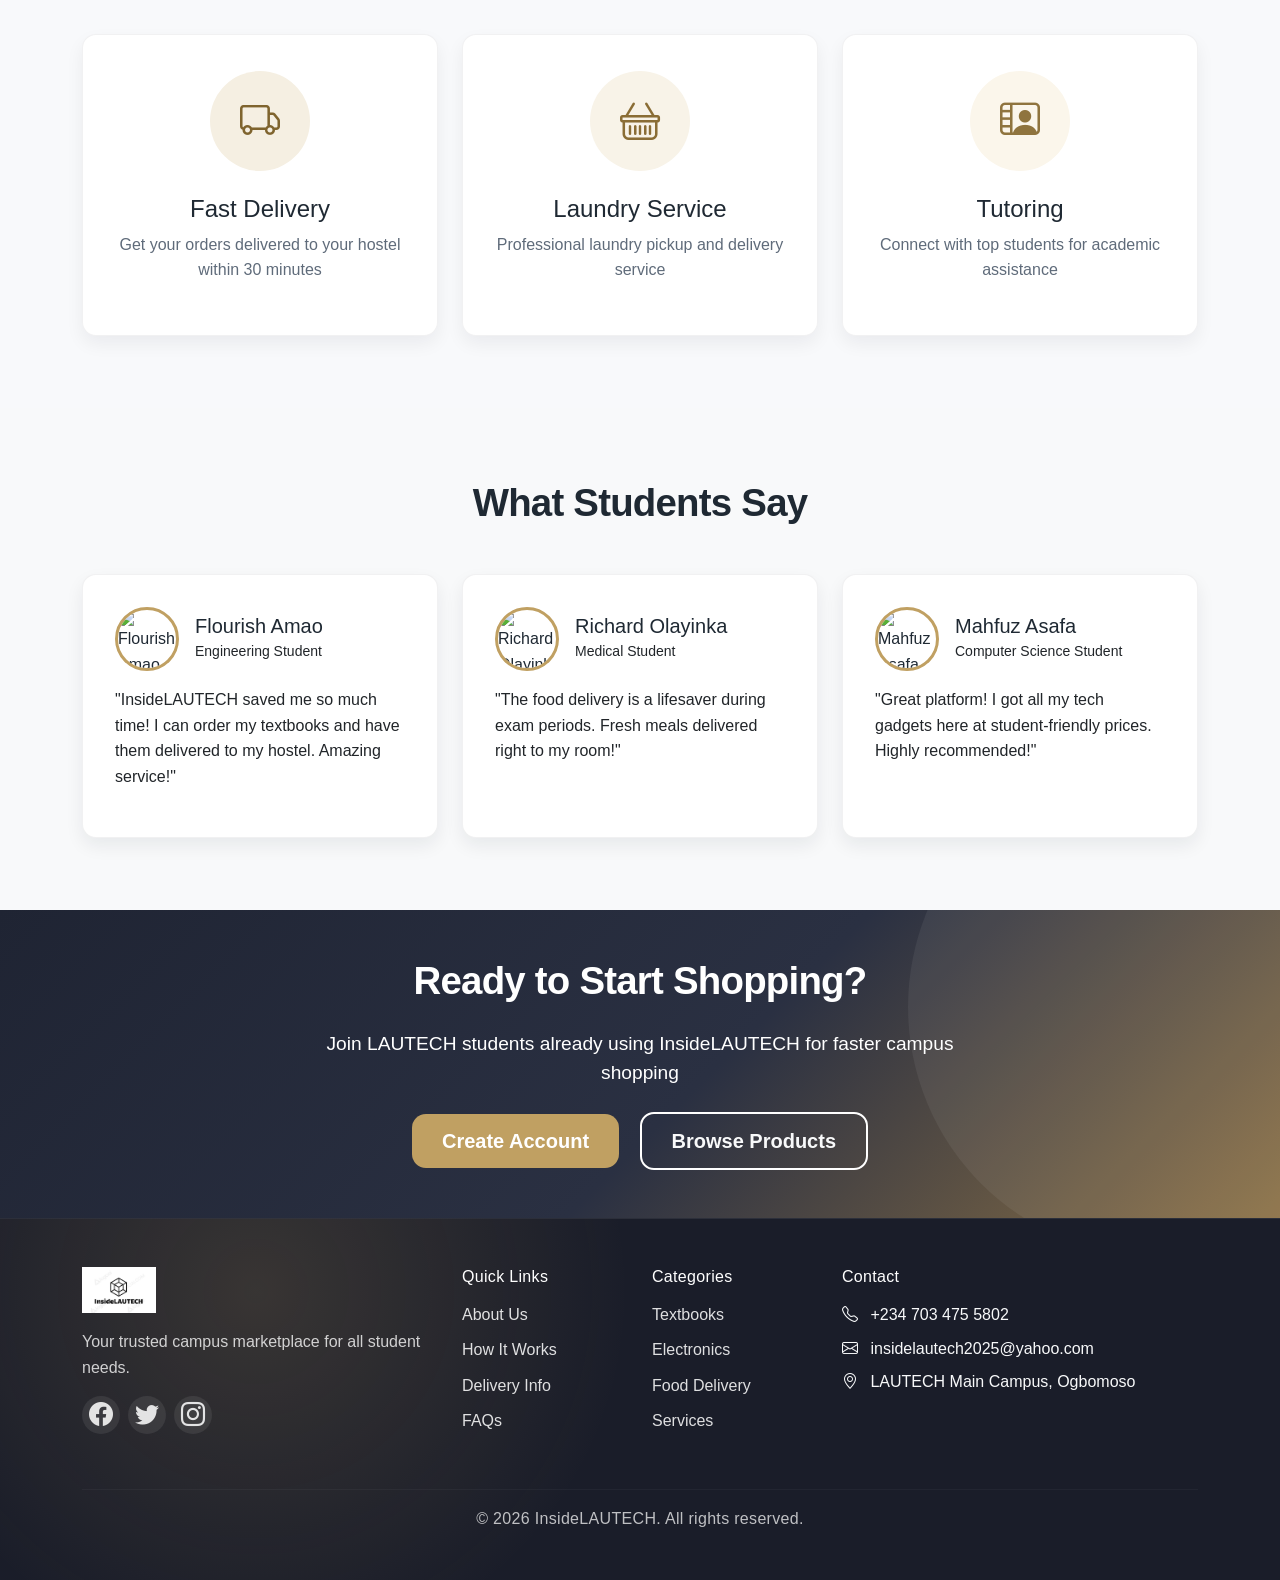
==== commit 7a9dd84f: "Refactor code structure for improved readability and maintainability" ====
--- a/index.html
+++ b/index.html
@@ -21,7 +21,7 @@
     <nav class="navbar navbar-expand-lg navbar-dark bg-dark sticky-top">
         <div class="container">
             <a class="navbar-brand d-flex align-items-center" href="index.html">
-                <img src="assets/lautech.png" alt="InsideLAUTECH logo" class="brand-logo">
+                <img src="assets/logo.png" alt="InsideLAUTECH logo" class="brand-logo">
             </a>
             <button class="navbar-toggler" type="button" data-bs-toggle="collapse" data-bs-target="#navbarNav"
                 aria-controls="navbarNav" aria-expanded="false" aria-label="Toggle navigation">
@@ -245,7 +245,7 @@
             <div class="row">
                 <div class="col-lg-4 mb-4">
                     <div class="d-flex align-items-center mb-3">
-                        <img src="assets/lautech.png" alt="InsideLAUTECH logo" class="brand-logo footer-brand-logo">
+                        <img src="assets/logo.png" alt="InsideLAUTECH logo" class="brand-logo footer-brand-logo">
                     </div>
                     <p class="footer-text">Your trusted campus marketplace for all student needs.</p>
                     <div class="social-icons d-flex align-items-center gap-2">
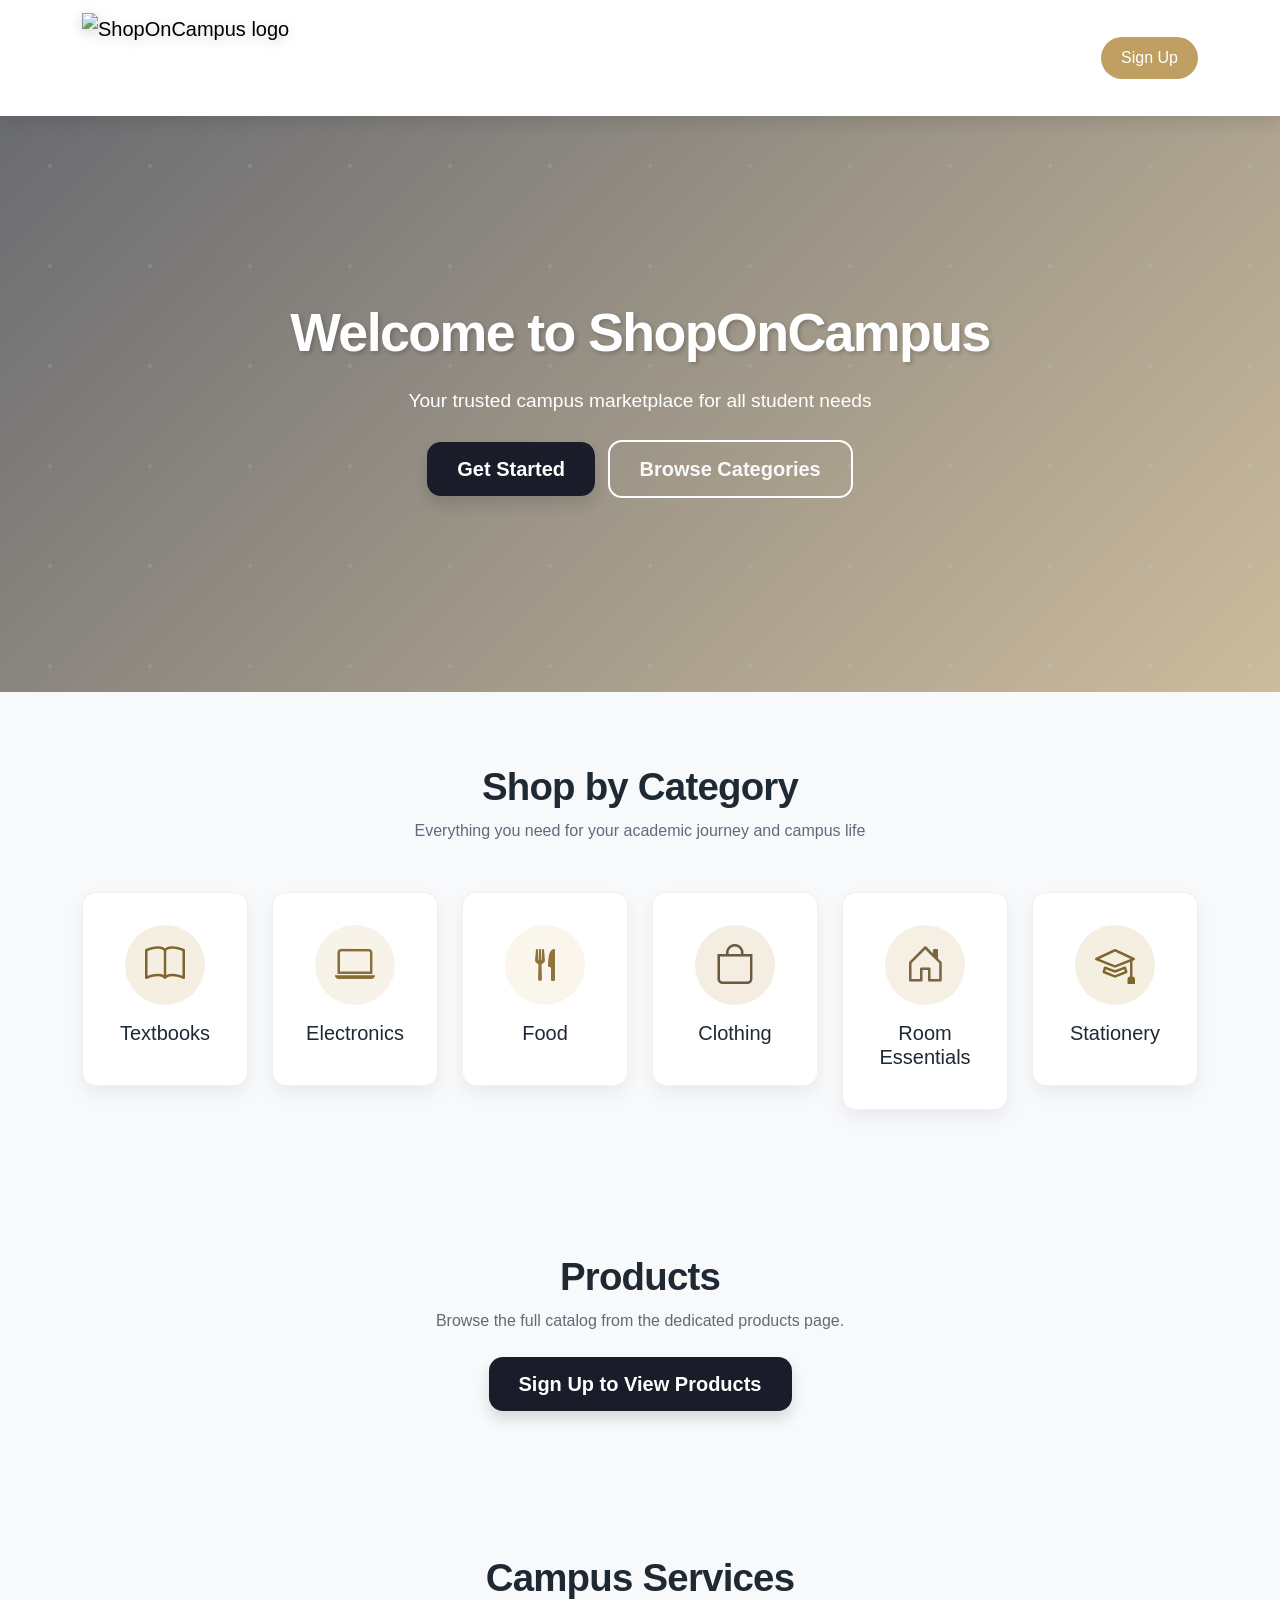
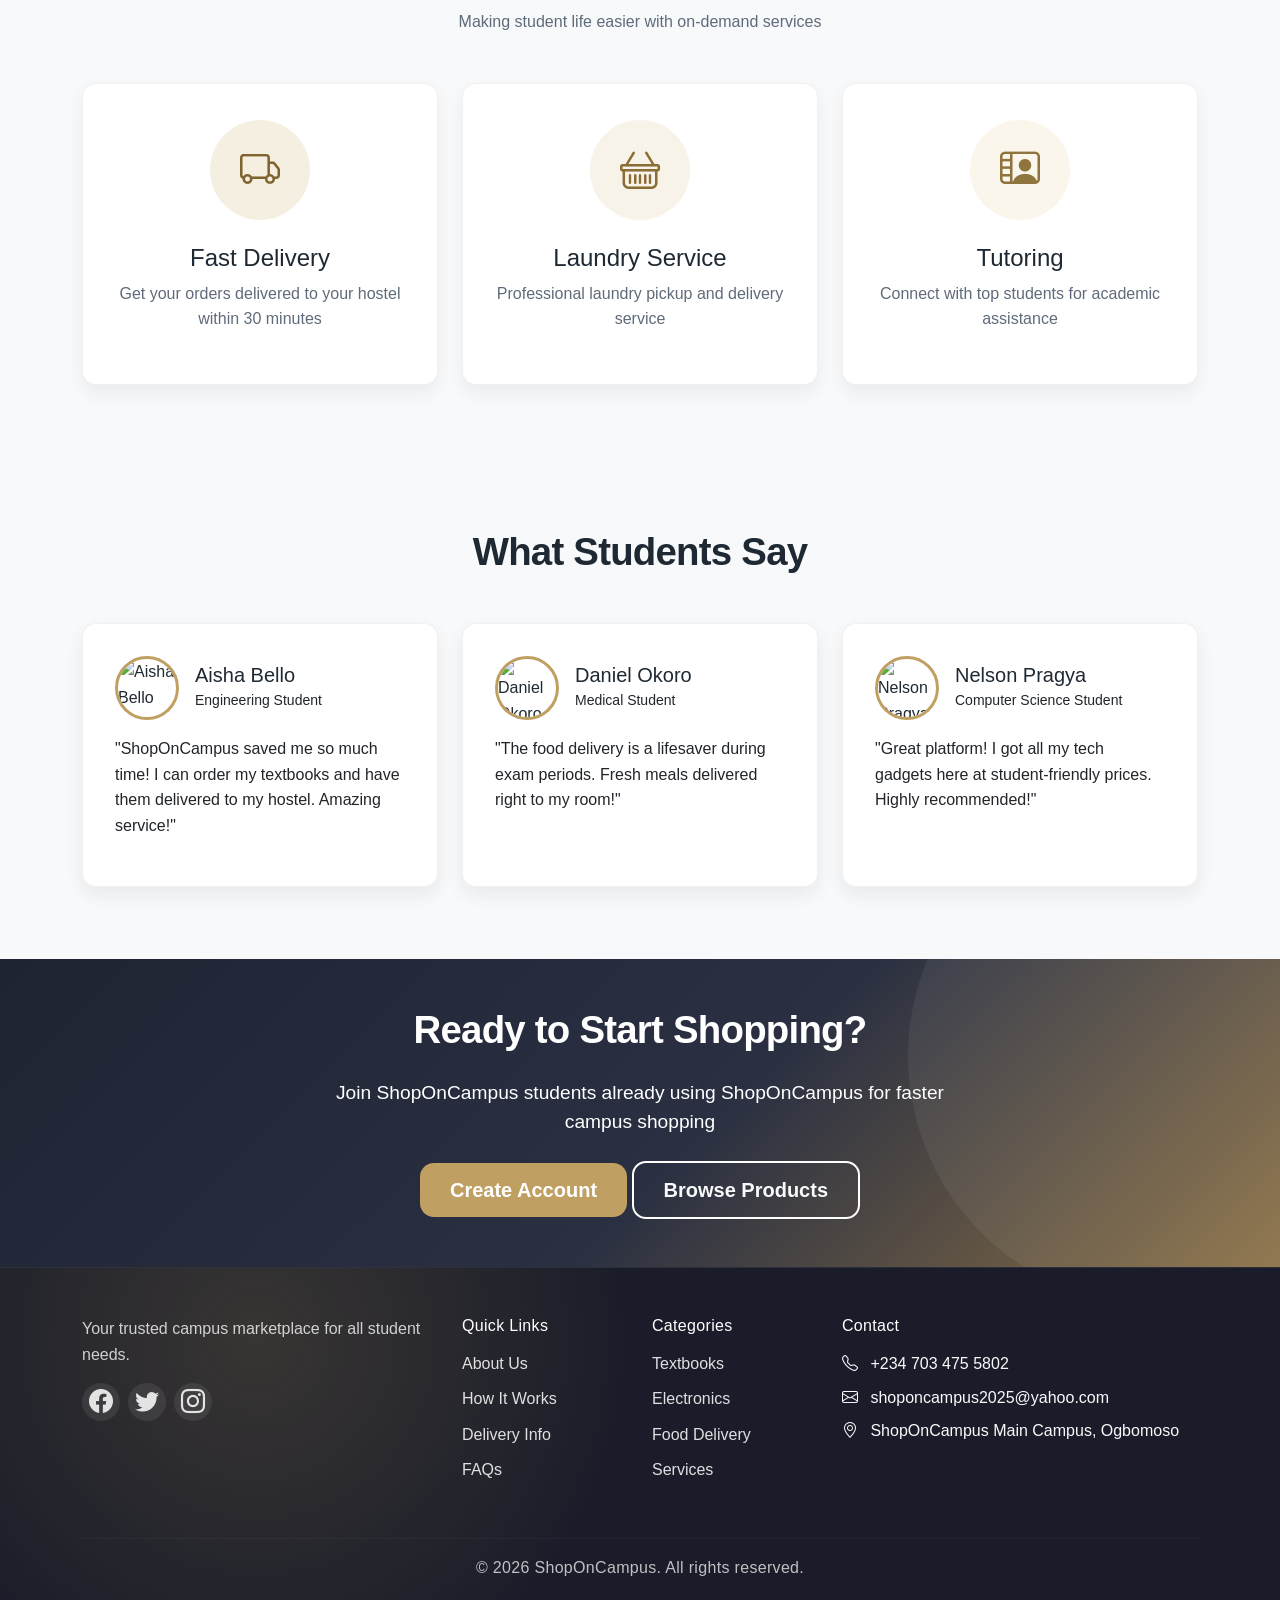
==== commit 9a47ab6d: "Update testimonial images and names for enhanced authenticity and relevance" ====
--- a/index.html
+++ b/index.html
@@ -1,339 +1,379 @@
-<!DOCTYPE html>
+<!doctype html>
 <html lang="en">
 
 <head>
-    <meta charset="UTF-8">
-    <meta name="viewport" content="width=device-width, initial-scale=1.0">
-    <title>InsideLAUTECH - LAUTECH Campus Marketplace</title>
-    <link rel="icon" type="image/png"
-        href="https://www.clipartmax.com/png/middle/258-2587546_%5Bgood-news%5D-lautech-resumes-on-15th-of-september-and-ladoke-akintola-university.png">
-
-    <link href="https://cdn.jsdelivr.net/npm/bootstrap@5.3.0/dist/css/bootstrap.min.css" rel="stylesheet">
-    <link rel="stylesheet" href="https://cdn.jsdelivr.net/npm/bootstrap-icons@1.10.0/font/bootstrap-icons.css">
-
-
-    <link rel="stylesheet" href="css/styles.css">
+  <meta charset="UTF-8" />
+  <meta name="viewport" content="width=device-width, initial-scale=1.0" />
+  <title>ShopOnCampus - ShopOnCampus Campus Marketplace</title>
+
+  <link href="https://cdn.jsdelivr.net/npm/bootstrap@5.3.0/dist/css/bootstrap.min.css" rel="stylesheet" />
+  <link rel="stylesheet" href="https://cdn.jsdelivr.net/npm/bootstrap-icons@1.10.0/font/bootstrap-icons.css" />
+
+  <link rel="stylesheet" href="css/styles.css" />
 </head>
 
 <body>
-
-    <!-- Navigation Bar -->
-    <nav class="navbar navbar-expand-lg navbar-dark bg-dark sticky-top">
-        <div class="container">
-            <a class="navbar-brand d-flex align-items-center" href="index.html">
-                <img src="assets/logo.png" alt="InsideLAUTECH logo" class="brand-logo">
-            </a>
-            <button class="navbar-toggler" type="button" data-bs-toggle="collapse" data-bs-target="#navbarNav"
-                aria-controls="navbarNav" aria-expanded="false" aria-label="Toggle navigation">
-                <span class="navbar-toggler-icon"></span>
-            </button>
-            <div class="collapse navbar-collapse" id="navbarNav">
-                <ul class="navbar-nav ms-auto">
-                    <li class="nav-item">
-                        <a class="nav-link" href="pages/products.html">Products</a>
-                    </li>
-                    <li class="nav-item">
-                        <a class="nav-link" href="pages/cart.html" id="cartNavLink"><i class="bi bi-cart3"></i> Cart</a>
-                    </li>
-                    <li class="nav-item">
-                        <a class="nav-link" href="pages/login.html" id="loginLink">Login</a>
-                    </li>
-                    <li class="nav-item">
-                        <a class="nav-link btn-signup" href="pages/signup.html" id="signupLink">Sign Up</a>
-                    </li>
-                </ul>
-            </div>
-        </div>
-    </nav>
-
-    <!-- Hero Section -->
-    <section id="home" class="hero-section">
-        <div class="container">
-            <div class="row align-items-center">
-                <div class="col-lg-12 text-center hero-content">
-                    <h1 class="display-3 fw-bold mb-4 fade-in-up">Welcome to InsideLAUTECH</h1>
-                    <p class="lead mb-4 fade-in-up delay-1">Your trusted campus marketplace for all student needs</p>
-                    <div class="fade-in-up delay-2 hero-buttons">
-                        <a href="pages/signup.html" class="btn btn-primary btn-lg me-2 mb-2">Get Started</a>
-                        <a href="#categories" class="btn btn-outline-light btn-lg mb-2">Browse Categories</a>
-                    </div>
-                </div>
-            </div>
-        </div>
-    </section>
-
-    <!-- Shop by Category Section -->
-    <section id="categories" class="py-5">
-        <div class="container">
-            <div class="text-center mb-5">
-                <h2 class="display-5 fw-bold fade-in">Shop by Category</h2>
-                <p class="text-muted fade-in delay-1">Everything you need for your academic journey and campus life</p>
-            </div>
-            <div class="row g-4">
-                <div class="col-6 col-md-4 col-lg-2">
-                    <div class="category-card text-center card-hover">
-                        <div class="category-icon bg-light-blue">
-                            <i class="bi bi-book fs-1"></i>
-                        </div>
-                        <h5 class="mt-3">Textbooks</h5>
-                    </div>
-                </div>
-                <div class="col-6 col-md-4 col-lg-2">
-                    <div class="category-card text-center card-hover">
-                        <div class="category-icon bg-light-green">
-                            <i class="bi bi-laptop fs-1"></i>
-                        </div>
-                        <h5 class="mt-3">Electronics</h5>
-                    </div>
-                </div>
-                <div class="col-6 col-md-4 col-lg-2">
-                    <div class="category-card text-center card-hover">
-                        <div class="category-icon bg-light-yellow">
-                            <svg xmlns="http://www.w3.org/2000/svg" width="32" height="32" fill="currentColor"
-                                class="bi bi-fork-knife" viewBox="0 0 16 16">
-                                <path
-                                    d="M13 .5c0-.276-.226-.506-.498-.465-1.703.257-2.94 2.012-3 8.462a.5.5 0 0 0 .498.5c.56.01 1 .13 1 1.003v5.5a.5.5 0 0 0 .5.5h1a.5.5 0 0 0 .5-.5zM4.25 0a.25.25 0 0 1 .25.25v5.122a.128.128 0 0 0 .256.006l.233-5.14A.25.25 0 0 1 5.24 0h.522a.25.25 0 0 1 .25.238l.233 5.14a.128.128 0 0 0 .256-.006V.25A.25.25 0 0 1 6.75 0h.29a.5.5 0 0 1 .498.458l.423 5.07a1.69 1.69 0 0 1-1.059 1.711l-.053.022a.92.92 0 0 0-.58.884L6.47 15a.971.971 0 1 1-1.942 0l.202-6.855a.92.92 0 0 0-.58-.884l-.053-.022a1.69 1.69 0 0 1-1.059-1.712L3.462.458A.5.5 0 0 1 3.96 0z" />
-                            </svg>
-                        </div>
-                        <h5 class="mt-3">Food</h5>
-                    </div>
-                </div>
-                <div class="col-6 col-md-4 col-lg-2">
-                    <div class="category-card text-center card-hover">
-                        <div class="category-icon bg-light-purple">
-                            <i class="bi bi-bag fs-1"></i>
-                        </div>
-                        <h5 class="mt-3">Clothing</h5>
-                    </div>
-                </div>
-                <div class="col-6 col-md-4 col-lg-2">
-                    <div class="category-card text-center card-hover">
-                        <div class="category-icon bg-light-red">
-                            <i class="bi bi-house-door fs-1"></i>
-                        </div>
-                        <h5 class="mt-3">Room Essentials</h5>
-                    </div>
-                </div>
-                <div class="col-6 col-md-4 col-lg-2">
-                    <div class="category-card text-center card-hover">
-                        <div class="category-icon bg-light-blue">
-                            <i class="bi bi-mortarboard fs-1"></i>
-                        </div>
-                        <h5 class="mt-3">Stationery</h5>
-                    </div>
-                </div>
-            </div>
-        </div>
-    </section>
-
-    <!-- Products CTA Section -->
-    <section id="products" class="py-5 bg-light">
-        <div class="container">
-            <div class="text-center">
-                <h2 class="display-5 fw-bold">Products</h2>
-                <p class="text-muted mb-4">Browse the full catalog from the dedicated products page.</p>
-                <a href="pages/products.html" class="btn btn-primary btn-lg" id="productsCtaLink">View All Products</a>
-            </div>
-        </div>
-    </section>
-
-    <!-- Campus Services Section -->
-    <section id="services" class="py-5">
-        <div class="container">
-            <div class="text-center mb-5">
-                <h2 class="display-5 fw-bold">Campus Services</h2>
-                <p class="text-muted">Making student life easier with on-demand services</p>
-            </div>
-            <div class="row g-4">
-                <div class="col-md-4">
-                    <div class="service-card text-center card-hover">
-                        <div class="service-icon bg-light-blue">
-                            <i class="bi bi-truck fs-1"></i>
-                        </div>
-                        <h4 class="mt-4">Fast Delivery</h4>
-                        <p class="text-muted">Get your orders delivered to your hostel within 30 minutes</p>
-                    </div>
-                </div>
-                <div class="col-md-4">
-                    <div class="service-card text-center card-hover">
-                        <div class="service-icon bg-light-green">
-                            <i class="bi bi-basket fs-1"></i>
-                        </div>
-                        <h4 class="mt-4">Laundry Service</h4>
-                        <p class="text-muted">Professional laundry pickup and delivery service</p>
-                    </div>
-                </div>
-                <div class="col-md-4">
-                    <div class="service-card text-center card-hover">
-                        <div class="service-icon bg-light-yellow">
-                            <i class="bi bi-person-video2 fs-1"></i>
-                        </div>
-                        <h4 class="mt-4">Tutoring</h4>
-                        <p class="text-muted">Connect with top students for academic assistance</p>
-                    </div>
-                </div>
-            </div>
-        </div>
-    </section>
-
-    <!-- Testimonials Section -->
-    <section id="testimonials" class="py-5 bg-light">
-        <div class="container">
-            <div class="text-center mb-5">
-                <h2 class="display-5 fw-bold">What Students Say</h2>
-            </div>
-            <div class="row g-4">
-                <div class="col-md-4">
-                    <div class="testimonial-card card-hover">
-                        <div class="d-flex align-items-center mb-3">
-                            <img src="assets/images/flourish.jpg" alt="Flourish Amao" class="testimonial-avatar me-3">
-                            <div>
-                                <h5 class="mb-0">Flourish Amao</h5>
-                                <small class="text-dark">Engineering Student</small>
-                            </div>
-                        </div>
-                        <p class="text-dark">"InsideLAUTECH saved me so much time! I can order my textbooks and have
-                            them
-                            delivered to my hostel. Amazing service!"</p>
-                    </div>
-                </div>
-                <div class="col-md-4">
-                    <div class="testimonial-card card-hover">
-                        <div class="d-flex align-items-center mb-3">
-                            <img src="assets/images/ricardo.jpg" alt="Richard Olayinka" class="testimonial-avatar me-3">
-                            <div>
-                                <h5 class="mb-0">Richard Olayinka</h5>
-                                <small class="text-dark">Medical Student</small>
-                            </div>
-                        </div>
-                        <p class="text-dark">"The food delivery is a lifesaver during exam periods. Fresh meals
-                            delivered right to my room!"</p>
-                    </div>
-                </div>
-                <div class="col-md-4">
-                    <div class="testimonial-card card-hover">
-                        <div class="d-flex align-items-center mb-3">
-                            <img src="assets/images/spencer.jpg" alt="Mahfuz Asafa" class="testimonial-avatar me-3">
-                            <div>
-                                <h5 class="mb-0">Mahfuz Asafa</h5>
-                                <small class="text-dark">Computer Science Student</small>
-                            </div>
-                        </div>
-                        <p class="text-dark">"Great platform! I got all my tech gadgets here at student-friendly
-                            prices. Highly recommended!"</p>
-                    </div>
-                </div>
-            </div>
-        </div>
-    </section>
-
-    <!-- CTA Section -->
-    <section class="cta-section py-5">
-        <div class="container text-center">
-            <h2 class="display-5 fw-bold text-white mb-4">Ready to Start Shopping?</h2>
-            <p class="lead text-white mb-4">Join LAUTECH students already using InsideLAUTECH for faster campus shopping</p>
-            <div>
-                <a href="pages/signup.html" class="btn btn-warning btn-lg me-3">Create Account</a>
-                <a href="pages/products.html" class="btn btn-outline-light btn-lg">Browse Products</a>
-            </div>
-        </div>
-    </section>
-
-    <!-- Footer -->
-    <footer class="footer py-5">
-        <div class="container">
-            <div class="row">
-                <div class="col-lg-4 mb-4">
-                    <div class="d-flex align-items-center mb-3">
-                        <img src="assets/logo.png" alt="InsideLAUTECH logo" class="brand-logo footer-brand-logo">
-                    </div>
-                    <p class="footer-text">Your trusted campus marketplace for all student needs.</p>
-                    <div class="social-icons d-flex align-items-center gap-2">
-                        <a href="https://web.facebook.com/lautechofficial/?_rdc=1&_rdr#" class="text-white"><i
-                                class="bi bi-facebook fs-4"></i></a>
-                        <a href="https://x.com/lautechofficial?lang=en" class="text-white"><i
-                                class="bi bi-twitter fs-4"></i></a>
-                        <a href="https://www.instagram.com/lautechofficial/" class="text-white"><i
-                                class="bi bi-instagram fs-4"></i></a>
-                    </div>
-                </div>
-                <div class="col-lg-2 col-md-6 mb-4">
-                    <h5 class="text-white footer-title">Quick Links</h5>
-                    <ul class="list-unstyled footer-links">
-                        <li><a href="#" class="text-light">About Us</a></li>
-                        <li><a href="#" class="text-light">How It Works</a></li>
-                        <li><a href="#" class="text-light">Delivery Info</a></li>
-                        <li><a href="#" class="text-light">FAQs</a></li>
-                    </ul>
-                </div>
-                <div class="col-lg-2 col-md-6 mb-4">
-                    <h5 class="text-white footer-title">Categories</h5>
-                    <ul class="list-unstyled footer-links">
-                        <li><a href="#" class="text-light">Textbooks</a></li>
-                        <li><a href="#" class="text-light">Electronics</a></li>
-                        <li><a href="#" class="text-light">Food Delivery</a></li>
-                        <li><a href="#" class="text-light">Services</a></li>
-                    </ul>
-                </div>
-                <div class="col-lg-4 col-md-12 mb-4">
-                    <h5 class="text-white footer-title">Contact</h5>
-                    <ul class="list-unstyled">
-                        <li class="text-light mb-2"><i class="bi bi-telephone me-2"></i> +234 703 475 5802</li>
-                        <li class="text-light mb-2"><i class="bi bi-envelope me-2"></i> insidelautech2025@yahoo.com</li>
-                        <li class="text-light"><i class="bi bi-geo-alt me-2"></i> LAUTECH Main Campus, Ogbomoso</li>
-                    </ul>
-                </div>
-            </div>
-            <hr class="footer-divider">
-            <div class="text-center">
-                <p class="footer-bottom mb-0">© 2026 InsideLAUTECH. All rights reserved.</p>
-            </div>
-        </div>
-    </footer>
-
-    <script src="data/products-data.js"></script>
-    <script src="data/price-overrides.js"></script>
-    <script src="js/main.js"></script>
-    <script>
-        document.addEventListener('DOMContentLoaded', () => {
-            const categories = document.querySelectorAll('.category-card')
-            categories.forEach(card => {
-                card.style.cursor = 'pointer'
-                card.addEventListener('click', () => {
-                    const categoryName = card.querySelector('h5').textContent.toLowerCase()
-                    window.location.href = `pages/products.html?category=${categoryName}`
-                })
-            })
-
-            const serviceCards = document.querySelectorAll('.service-card')
-            serviceCards.forEach(card => {
-                card.style.cursor = 'pointer'
-                const title = card.querySelector('h4').textContent
-                card.addEventListener('click', () => {
-                    if (title.includes('Delivery')) {
-                        window.location.href = 'pages/products.html?category=food'
-                    } else if (title.includes('Laundry')) {
-                        showToast('Laundry Service: Call 0800-LAUTECH-WASH for pickup service!', 'info')
-                    } else if (title.includes('Tutoring')) {
-                        showToast('Tutoring support is available after login from your dashboard.', 'info')
-                    }
-                })
-            })
-        })
-
-        const contactTutor = (tutorName) => {
-            const user = checkSession ? checkSession() : null
-            if (!user) {
-                showToast('Please login to contact tutors', 'warning')
-                window.location.href = 'pages/login.html'
-                return
-            }
-            showToast(`Request sent to ${tutorName}. Tutor will reach out via ${user.email}`, 'success')
-        }
-
-    </script>
-    <!-- Bootstrap JS -->
-    <script src="https://cdn.jsdelivr.net/npm/bootstrap@5.3.0/dist/js/bootstrap.bundle.min.js"></script>
+  <!-- Navigation Bar -->
+  <nav class="navbar navbar-expand-lg navbar-light bg-white sticky-top">
+    <div class="container">
+      <a class="navbar-brand d-flex align-items-center" href="index.html">
+        <img src="assets/image.png" alt="ShopOnCampus logo" class="brand-logo" />
+      </a>
+      <button class="navbar-toggler" type="button" data-bs-toggle="collapse" data-bs-target="#navbarNav"
+        aria-controls="navbarNav" aria-expanded="false" aria-label="Toggle navigation">
+        <span class="navbar-toggler-icon"></span>
+      </button>
+      <div class="collapse navbar-collapse" id="navbarNav">
+        <ul class="navbar-nav ms-auto">
+          <li class="nav-item">
+            <a class="nav-link" href="pages/products.html">Products</a>
+          </li>
+          <li class="nav-item">
+            <a class="nav-link" href="pages/cart.html" id="cartNavLink"><i class="bi bi-cart3"></i> Cart</a>
+          </li>
+          <li class="nav-item">
+            <a class="nav-link" href="pages/login.html" id="loginLink">Login</a>
+          </li>
+          <li class="nav-item">
+            <a class="nav-link btn-signup" href="pages/signup.html" id="signupLink">Sign Up</a>
+          </li>
+        </ul>
+      </div>
+    </div>
+  </nav>
+
+  <!-- Hero Section -->
+  <section id="home" class="hero-section">
+    <div class="container">
+      <div class="row align-items-center">
+        <div class="col-lg-12 text-center hero-content">
+          <h1 class="display-3 fw-bold mb-4 fade-in-up">
+            Welcome to ShopOnCampus
+          </h1>
+          <p class="lead mb-4 fade-in-up delay-1">
+            Your trusted campus marketplace for all student needs
+          </p>
+          <div class="fade-in-up delay-2 hero-buttons">
+            <a href="pages/signup.html" class="btn btn-primary btn-lg me-2 mb-2">Get Started</a>
+            <a href="#categories" class="btn btn-outline-light btn-lg mb-2">Browse Categories</a>
+          </div>
+        </div>
+      </div>
+    </div>
+  </section>
+
+  <!-- Shop by Category Section -->
+  <section id="categories" class="py-5">
+    <div class="container">
+      <div class="text-center mb-5">
+        <h2 class="display-5 fw-bold fade-in">Shop by Category</h2>
+        <p class="text-muted fade-in delay-1">
+          Everything you need for your academic journey and campus life
+        </p>
+      </div>
+      <div class="row g-4">
+        <div class="col-6 col-md-4 col-lg-2">
+          <div class="category-card text-center card-hover">
+            <div class="category-icon bg-light-blue">
+              <i class="bi bi-book fs-1"></i>
+            </div>
+            <h5 class="mt-3">Textbooks</h5>
+          </div>
+        </div>
+        <div class="col-6 col-md-4 col-lg-2">
+          <div class="category-card text-center card-hover">
+            <div class="category-icon bg-light-green">
+              <i class="bi bi-laptop fs-1"></i>
+            </div>
+            <h5 class="mt-3">Electronics</h5>
+          </div>
+        </div>
+        <div class="col-6 col-md-4 col-lg-2">
+          <div class="category-card text-center card-hover">
+            <div class="category-icon bg-light-yellow">
+              <svg xmlns="http://www.w3.org/2000/svg" width="32" height="32" fill="currentColor"
+                class="bi bi-fork-knife" viewBox="0 0 16 16">
+                <path
+                  d="M13 .5c0-.276-.226-.506-.498-.465-1.703.257-2.94 2.012-3 8.462a.5.5 0 0 0 .498.5c.56.01 1 .13 1 1.003v5.5a.5.5 0 0 0 .5.5h1a.5.5 0 0 0 .5-.5zM4.25 0a.25.25 0 0 1 .25.25v5.122a.128.128 0 0 0 .256.006l.233-5.14A.25.25 0 0 1 5.24 0h.522a.25.25 0 0 1 .25.238l.233 5.14a.128.128 0 0 0 .256-.006V.25A.25.25 0 0 1 6.75 0h.29a.5.5 0 0 1 .498.458l.423 5.07a1.69 1.69 0 0 1-1.059 1.711l-.053.022a.92.92 0 0 0-.58.884L6.47 15a.971.971 0 1 1-1.942 0l.202-6.855a.92.92 0 0 0-.58-.884l-.053-.022a1.69 1.69 0 0 1-1.059-1.712L3.462.458A.5.5 0 0 1 3.96 0z" />
+              </svg>
+            </div>
+            <h5 class="mt-3">Food</h5>
+          </div>
+        </div>
+        <div class="col-6 col-md-4 col-lg-2">
+          <div class="category-card text-center card-hover">
+            <div class="category-icon bg-light-purple">
+              <i class="bi bi-bag fs-1"></i>
+            </div>
+            <h5 class="mt-3">Clothing</h5>
+          </div>
+        </div>
+        <div class="col-6 col-md-4 col-lg-2">
+          <div class="category-card text-center card-hover">
+            <div class="category-icon bg-light-red">
+              <i class="bi bi-house-door fs-1"></i>
+            </div>
+            <h5 class="mt-3">Room Essentials</h5>
+          </div>
+        </div>
+        <div class="col-6 col-md-4 col-lg-2">
+          <div class="category-card text-center card-hover">
+            <div class="category-icon bg-light-blue">
+              <i class="bi bi-mortarboard fs-1"></i>
+            </div>
+            <h5 class="mt-3">Stationery</h5>
+          </div>
+        </div>
+      </div>
+    </div>
+  </section>
+
+  <!-- Products CTA Section -->
+  <section id="products" class="py-5 bg-light">
+    <div class="container">
+      <div class="text-center">
+        <h2 class="display-5 fw-bold">Products</h2>
+        <p class="text-muted mb-4">
+          Browse the full catalog from the dedicated products page.
+        </p>
+        <a href="pages/products.html" class="btn btn-primary btn-lg" id="productsCtaLink">View All Products</a>
+      </div>
+    </div>
+  </section>
+
+  <!-- Campus Services Section -->
+  <section id="services" class="py-5">
+    <div class="container">
+      <div class="text-center mb-5">
+        <h2 class="display-5 fw-bold">Campus Services</h2>
+        <p class="text-muted">
+          Making student life easier with on-demand services
+        </p>
+      </div>
+      <div class="row g-4">
+        <div class="col-md-4">
+          <div class="service-card text-center card-hover">
+            <div class="service-icon bg-light-blue">
+              <i class="bi bi-truck fs-1"></i>
+            </div>
+            <h4 class="mt-4">Fast Delivery</h4>
+            <p class="text-muted">
+              Get your orders delivered to your hostel within 30 minutes
+            </p>
+          </div>
+        </div>
+        <div class="col-md-4">
+          <div class="service-card text-center card-hover">
+            <div class="service-icon bg-light-green">
+              <i class="bi bi-basket fs-1"></i>
+            </div>
+            <h4 class="mt-4">Laundry Service</h4>
+            <p class="text-muted">
+              Professional laundry pickup and delivery service
+            </p>
+          </div>
+        </div>
+        <div class="col-md-4">
+          <div class="service-card text-center card-hover">
+            <div class="service-icon bg-light-yellow">
+              <i class="bi bi-person-video2 fs-1"></i>
+            </div>
+            <h4 class="mt-4">Tutoring</h4>
+            <p class="text-muted">
+              Connect with top students for academic assistance
+            </p>
+          </div>
+        </div>
+      </div>
+    </div>
+  </section>
+
+  <!-- Testimonials Section -->
+  <section id="testimonials" class="py-5 bg-light">
+    <div class="container">
+      <div class="text-center mb-5">
+        <h2 class="display-5 fw-bold">What Students Say</h2>
+      </div>
+      <div class="row g-4">
+        <div class="col-md-4">
+          <div class="testimonial-card card-hover">
+            <div class="d-flex align-items-center mb-3">
+              <img src="https://i.pinimg.com/736x/c5/55/cd/c555cdbe38518a64e72338ef9ab70e43.jpg" alt="Aisha Bello"
+                class="testimonial-avatar me-3" />
+              <div>
+                <h5 class="mb-0">Aisha Bello</h5>
+                <small class="text-dark">Engineering Student</small>
+              </div>
+            </div>
+            <p class="text-dark">
+              "ShopOnCampus saved me so much time! I can order my textbooks
+              and have them delivered to my hostel. Amazing service!"
+            </p>
+          </div>
+        </div>
+        <div class="col-md-4">
+          <div class="testimonial-card card-hover">
+            <div class="d-flex align-items-center mb-3">
+              <img src="https://i.pinimg.com/736x/37/b7/6b/37b76b954f3de083b2163a41355174cf.jpg" alt="Daniel Okoro"
+                class="testimonial-avatar me-3" />
+              <div>
+                <h5 class="mb-0">Daniel Okoro</h5>
+                <small class="text-dark">Medical Student</small>
+              </div>
+            </div>
+            <p class="text-dark">
+              "The food delivery is a lifesaver during exam periods. Fresh
+              meals delivered right to my room!"
+            </p>
+          </div>
+        </div>
+        <div class="col-md-4">
+          <div class="testimonial-card card-hover">
+            <div class="d-flex align-items-center mb-3">
+              <img src="https://i.pinimg.com/736x/47/55/66/475566c67fb5c444e31a98e722f2dfeb.jpg" alt="Nelson Pragya"
+                class="testimonial-avatar me-3" />
+              <div>
+                <h5 class="mb-0">Nelson Pragya</h5>
+                <small class="text-dark">Computer Science Student</small>
+              </div>
+            </div>
+            <p class="text-dark">
+              "Great platform! I got all my tech gadgets here at
+              student-friendly prices. Highly recommended!"
+            </p>
+          </div>
+        </div>
+      </div>
+    </div>
+  </section>
+
+  <!-- CTA Section -->
+  <section class="cta-section py-5">
+    <div class="container text-center">
+      <h2 class="display-5 fw-bold text-white mb-4">
+        Ready to Start Shopping?
+      </h2>
+      <p class="lead text-white mb-4">
+        Join ShopOnCampus students already using ShopOnCampus for faster campus
+        shopping
+      </p>
+      <div class="cta-buttons">
+        <a href="pages/signup.html" class="btn btn-warning btn-lg">Create Account</a>
+        <a href="pages/products.html" class="btn btn-outline-light btn-lg">Browse Products</a>
+      </div>
+    </div>
+  </section>
+
+  <!-- Footer -->
+  <footer class="footer py-5">
+    <div class="container">
+      <div class="row">
+        <div class="col-lg-4 mb-4">
+          <p class="footer-text">
+            Your trusted campus marketplace for all student needs.
+          </p>
+          <div class="social-icons d-flex align-items-center gap-2">
+            <a href="https://facebook.com/shoponcampus" class="text-white"><i class="bi bi-facebook fs-4"></i></a>
+            <a href="https://x.com/shoponcampus" class="text-white"><i class="bi bi-twitter fs-4"></i></a>
+            <a href="https://www.instagram.com/shoponcampus/" class="text-white"><i
+                class="bi bi-instagram fs-4"></i></a>
+          </div>
+        </div>
+        <div class="col-lg-2 col-md-6 mb-4">
+          <h5 class="text-white footer-title">Quick Links</h5>
+          <ul class="list-unstyled footer-links">
+            <li><a href="#" class="text-light">About Us</a></li>
+            <li><a href="#" class="text-light">How It Works</a></li>
+            <li><a href="#" class="text-light">Delivery Info</a></li>
+            <li><a href="#" class="text-light">FAQs</a></li>
+          </ul>
+        </div>
+        <div class="col-lg-2 col-md-6 mb-4">
+          <h5 class="text-white footer-title">Categories</h5>
+          <ul class="list-unstyled footer-links">
+            <li><a href="#" class="text-light">Textbooks</a></li>
+            <li><a href="#" class="text-light">Electronics</a></li>
+            <li><a href="#" class="text-light">Food Delivery</a></li>
+            <li><a href="#" class="text-light">Services</a></li>
+          </ul>
+        </div>
+        <div class="col-lg-4 col-md-12 mb-4">
+          <h5 class="text-white footer-title">Contact</h5>
+          <ul class="list-unstyled">
+            <li class="text-light mb-2">
+              <i class="bi bi-telephone me-2"></i> +234 703 475 5802
+            </li>
+            <li class="text-light mb-2">
+              <i class="bi bi-envelope me-2"></i> shoponcampus2025@yahoo.com
+            </li>
+            <li class="text-light">
+              <i class="bi bi-geo-alt me-2"></i> ShopOnCampus Main Campus, Ogbomoso
+            </li>
+          </ul>
+        </div>
+      </div>
+      <hr class="footer-divider" />
+      <div class="text-center">
+        <p class="footer-bottom mb-0">
+          © 2026 ShopOnCampus. All rights reserved.
+        </p>
+      </div>
+    </div>
+  </footer>
+
+  <script src="data/products-data.js"></script>
+  <script src="data/price-overrides.js"></script>
+  <script src="js/main.js"></script>
+  <script>
+    document.addEventListener("DOMContentLoaded", () => {
+      const categories = document.querySelectorAll(".category-card");
+      categories.forEach((card) => {
+        card.style.cursor = "pointer";
+        card.addEventListener("click", () => {
+          const categoryName = card
+            .querySelector("h5")
+            .textContent.toLowerCase();
+          window.location.href = `pages/products.html?category=${categoryName}`;
+        });
+      });
+
+      const serviceCards = document.querySelectorAll(".service-card");
+      serviceCards.forEach((card) => {
+        card.style.cursor = "pointer";
+        const title = card.querySelector("h4").textContent;
+        card.addEventListener("click", () => {
+          if (title.includes("Delivery")) {
+            window.location.href = "pages/products.html?category=food";
+          } else if (title.includes("Laundry")) {
+            showToast(
+              "Laundry Service: Call 0800-ShopOnCampus-WASH for pickup service!",
+              "info",
+            );
+          } else if (title.includes("Tutoring")) {
+            showToast(
+              "Tutoring support is available after login from your dashboard.",
+              "info",
+            );
+          }
+        });
+      });
+    });
+
+    const contactTutor = (tutorName) => {
+      const user = checkSession ? checkSession() : null;
+      if (!user) {
+        showToast("Please login to contact tutors", "warning");
+        window.location.href = "pages/login.html";
+        return;
+      }
+      showToast(
+        `Request sent to ${tutorName}. Tutor will reach out via ${user.email}`,
+        "success",
+      );
+    };
+  </script>
+  <!-- Bootstrap JS -->
+  <script src="https://cdn.jsdelivr.net/npm/bootstrap@5.3.0/dist/js/bootstrap.bundle.min.js"></script>
 </body>
 
 </html>
--- a/css/styles.css
+++ b/css/styles.css
@@ -1,29 +1,29 @@
 /* Custom CSS Variables */
 :root {
-    --lautech-gold: #C0A062;
-    --lautech-dark: #1a1d29;
-    --navbar-dark-soft: #222735;
-    --section-space: 4.5rem;
-    --light-blue: #f5efe2;
-    --light-green: #f8f3e8;
-    --light-yellow: #fbf6eb;
-    --light-purple: #f3ede2;
-    --light-red: #f6efe3;
+  --lautech-gold: #c0a062;
+  --lautech-dark: #1a1d29;
+  --navbar-dark-soft: #222735;
+  --section-space: 4.5rem;
+  --light-blue: #f5efe2;
+  --light-green: #f8f3e8;
+  --light-yellow: #fbf6eb;
+  --light-purple: #f3ede2;
+  --light-red: #f6efe3;
 }
 
 /* Global Styles */
 * {
-    margin: 0;
-    padding: 0;
-    box-sizing: border-box;
+  margin: 0;
+  padding: 0;
+  box-sizing: border-box;
 }
 
 body {
-    font-family: 'Segoe UI', Tahoma, Geneva, Verdana, sans-serif;
-    color: #1f2933;
-    overflow-x: hidden;
-    line-height: 1.6;
-    background: #f8f9fb;
+  font-family: "Segoe UI", Tahoma, Geneva, Verdana, sans-serif;
+  color: #1f2933;
+  overflow-x: hidden;
+  line-height: 1.6;
+  background: #f8f9fb;
 }
 
 a:focus-visible,
@@ -32,798 +32,931 @@
 select:focus-visible,
 textarea:focus-visible,
 .btn:focus-visible {
-    outline: 3px solid rgba(192, 160, 98, 0.55) !important;
-    outline-offset: 2px;
-    box-shadow: none !important;
+  outline: 3px solid rgba(192, 160, 98, 0.55) !important;
+  outline-offset: 2px;
+  box-shadow: none !important;
 }
 
 section {
-    position: relative;
+  position: relative;
 }
 
 #categories,
 #products,
 #services,
 #testimonials {
-    padding-top: var(--section-space) !important;
-    padding-bottom: var(--section-space) !important;
+  padding-top: var(--section-space) !important;
+  padding-bottom: var(--section-space) !important;
 }
 
 .display-3 {
-    font-size: clamp(2rem, 4.2vw, 3.4rem);
-    letter-spacing: -0.03em;
-    line-height: 1.12;
+  font-size: clamp(2rem, 4.2vw, 3.4rem);
+  letter-spacing: -0.03em;
+  line-height: 1.12;
 }
 
 .display-5 {
-    font-size: clamp(1.6rem, 3vw, 2.5rem);
-    letter-spacing: -0.02em;
-    line-height: 1.2;
+  font-size: clamp(1.6rem, 3vw, 2.5rem);
+  letter-spacing: -0.02em;
+  line-height: 1.2;
 }
 
 .lead {
-    font-size: clamp(1rem, 1.6vw, 1.2rem);
-    line-height: 1.55;
+  font-size: clamp(1rem, 1.6vw, 1.2rem);
+  line-height: 1.55;
 }
 
 .text-center>.text-muted,
 .text-center>.lead {
-    max-width: 680px;
-    margin-left: auto;
-    margin-right: auto;
+  max-width: 680px;
+  margin-left: auto;
+  margin-right: auto;
 }
 
 .text-muted {
-    color: #5f6b7a !important;
+  color: #5f6b7a !important;
 }
 
 /* Smooth Scrolling */
 html {
-    scroll-behavior: smooth;
+  scroll-behavior: smooth;
 }
 
 /* Navigation Bar */
 .navbar {
-    box-shadow: 0 6px 16px rgba(0, 0, 0, 0.1);
-    transition: background-color 0.25s ease, box-shadow 0.25s ease;
+  box-shadow: 0 6px 16px rgba(0, 0, 0, 0.1);
+  transition:
+    background-color 0.25s ease,
+    box-shadow 0.25s ease;
 }
 
 .navbar.bg-dark {
-    background-color: var(--navbar-dark-soft) !important;
-    border-bottom: 1px solid rgba(255, 255, 255, 0.08);
+  background-color: var(--navbar-dark-soft) !important;
+  border-bottom: 1px solid rgba(255, 255, 255, 0.08);
 }
 
 .navbar.scrolled {
-    background-color: rgba(34, 39, 53, 0.96) !important;
-    box-shadow: 0 12px 24px rgba(0, 0, 0, 0.18);
+  background-color: rgba(34, 39, 53, 0.96) !important;
+  box-shadow: 0 12px 24px rgba(0, 0, 0, 0.18);
 }
 
 .navbar-brand .brand-text {
-    font-weight: 700;
-    font-size: 1.5rem;
-    color: var(--lautech-gold) !important;
+  font-weight: 700;
+  font-size: 1.5rem;
+  color: var(--lautech-gold) !important;
 }
 
 .brand-logo {
-    height: 40px;
-    width: auto;
+  height: 90px;
+  width: auto;
+  max-width: 420px;
+  object-fit: contain;
+  display: block;
+  filter: drop-shadow(0 3px 6px rgba(0, 0, 0, 0.18));
+}
+
+.footer-brand-logo {
+  height: 110px;
+  max-width: 480px;
+  filter: drop-shadow(0 3px 6px rgba(0, 0, 0, 0.18));
+}
+
+@media (max-width: 991px) {
+  .brand-logo {
+    height: 64px;
     max-width: 220px;
-    object-fit: contain;
-}
-
-.footer-brand-logo {
-    height: 46px;
-    max-width: 240px;
+  }
+
+  .footer-brand-logo {
+    height: 80px;
+    max-width: 260px;
+  }
+}
+
+@media (max-width: 600px) {
+  .brand-logo {
+    height: 48px;
+    max-width: 140px;
+  }
+
+  .footer-brand-logo {
+    height: 44px;
+    max-width: 120px;
+  }
 }
 
 .navbar-brand img {
-    transition: transform 0.3s ease;
+  transition: transform 0.3s ease;
 }
 
 .navbar-brand:hover img {
-    transform: scale(1.1);
+  transform: scale(1.1);
 }
 
 .nav-link {
-    color: rgba(255, 255, 255, 0.95) !important;
-    font-weight: 500;
-    padding: 0.5rem 0.85rem !important;
-    border-radius: 10px;
-    transition: all 0.3s ease;
-    position: relative;
+  color: rgba(255, 255, 255, 0.95) !important;
+  font-weight: 500;
+  padding: 0.5rem 0.85rem !important;
+  border-radius: 10px;
+  transition: all 0.3s ease;
+  position: relative;
 }
 
 .nav-link:hover {
-    color: var(--lautech-gold) !important;
-    background-color: rgba(255, 255, 255, 0.08);
-    transform: translateY(-1px);
+  color: var(--lautech-gold) !important;
+  background-color: rgba(255, 255, 255, 0.08);
+  transform: translateY(-1px);
 }
 
 .nav-link:focus-visible {
-    outline: 2px solid var(--lautech-gold);
-    outline-offset: 2px;
-    border-radius: 6px;
+  outline: 2px solid var(--lautech-gold);
+  outline-offset: 2px;
+  border-radius: 6px;
 }
 
 .nav-link.active {
-    color: var(--lautech-gold) !important;
-    background-color: rgba(192, 160, 98, 0.14);
+  color: var(--lautech-gold) !important;
+  background-color: rgba(192, 160, 98, 0.14);
 }
 
 .nav-link::after {
-    content: '';
-    position: absolute;
-    width: 0;
-    height: 2px;
-    bottom: 0;
-    left: 50%;
-    background-color: var(--lautech-gold);
-    transition: all 0.3s ease;
-    transform: translateX(-50%);
+  content: "";
+  position: absolute;
+  width: 0;
+  height: 2px;
+  bottom: 0;
+  left: 50%;
+  background-color: var(--lautech-gold);
+  transition: all 0.3s ease;
+  transform: translateX(-50%);
 }
 
 .nav-link:hover::after {
-    width: 80%;
+  width: 80%;
 }
 
 .nav-link.active::after {
-    width: 80%;
+  width: 80%;
 }
 
 #cartCount {
-    background-color: #dc3545 !important;
-    color: #fff !important;
-    border-radius: 999px;
-    font-size: 0.72rem;
-    padding: 0.28rem 0.42rem;
-    margin-left: 0.4rem;
-    min-width: 1.35rem;
-    height: 1.35rem;
-    display: inline-flex;
-    align-items: center;
-    justify-content: center;
-    line-height: 1;
-    vertical-align: middle;
-    position: relative;
-    top: -1px;
-    box-shadow: 0 4px 10px rgba(220, 53, 69, 0.35);
+  background-color: #dc3545 !important;
+  color: #fff !important;
+  border-radius: 999px;
+  font-size: 0.72rem;
+  padding: 0.28rem 0.42rem;
+  margin-left: 0.4rem;
+  min-width: 1.35rem;
+  height: 1.35rem;
+  display: inline-flex;
+  align-items: center;
+  justify-content: center;
+  line-height: 1;
+  vertical-align: middle;
+  position: relative;
+  top: -1px;
+  box-shadow: 0 4px 10px rgba(220, 53, 69, 0.35);
 }
 
 .btn-signup {
-    background-color: var(--lautech-gold) !important;
-    color: white !important;
-    border-radius: 25px;
-    padding: 8px 20px !important;
+  background-color: var(--lautech-gold) !important;
+  color: white !important;
+  border-radius: 25px;
+  padding: 8px 20px !important;
 }
 
 .btn-signup:hover {
-    background-color: #a88a4f !important;
-    transform: translateY(-2px) !important;
+  background-color: #a88a4f !important;
+  transform: translateY(-2px) !important;
 }
 
 /* Navbar Responsive Fix */
 @media (max-width: 991px) {
-    .navbar-collapse {
-        text-align: center;
-    }
-
-    .navbar-nav {
-        align-items: center;
-    }
-
-    .nav-item {
-        margin: 0.5rem 0;
-    }
-
-    .btn-signup {
-        margin-top: 0.5rem;
-        display: inline-block;
-    }
+  .navbar-collapse {
+    text-align: center;
+  }
+
+  .navbar-nav {
+    align-items: center;
+  }
+
+  .nav-item {
+    margin: 0.5rem 0;
+  }
+
+  .btn-signup {
+    margin-top: 0.5rem;
+    display: inline-block;
+  }
 }
 
 /* Hero Section */
 .hero-section {
-    background:
-        linear-gradient(135deg, rgba(24, 27, 37, 0.66) 0%, rgba(192, 160, 98, 0.58) 100%),
-        url('https://imgs.search.brave.com/hrksWbTrGpzSMRdraLFMOMEQd58bjjP-NV-D7b5cMng/rs:fit:500:0:1:0/g:ce/aHR0cHM6Ly91cGxv/YWQud2lraW1lZGlh/Lm9yZy93aWtpcGVk/aWEvY29tbW9ucy9i/L2IzL0xBVVRFQ0hf/Z2F0ZSxfT2dib21v/c2hvLmpwZw') center center;
-    background-size: cover;
-    background-attachment: fixed;
-    min-height: 64vh;
-    display: flex;
-    align-items: center;
-    position: relative;
-    overflow: hidden;
+  background:
+    linear-gradient(135deg,
+      rgba(24, 27, 37, 0.66) 0%,
+      rgba(192, 160, 98, 0.58) 100%),
+    url("https://imgs.search.brave.com/hrksWbTrGpzSMRdraLFMOMEQd58bjjP-NV-D7b5cMng/rs:fit:500:0:1:0/g:ce/aHR0cHM6Ly91cGxv/YWQud2lraW1lZGlh/Lm9yZy93aWtpcGVk/aWEvY29tbW9ucy9i/L2IzL0xBVVRFQ0hf/Z2F0ZSxfT2dib21v/c2hvLmpwZw") center center;
+  background-size: cover;
+  background-attachment: fixed;
+  min-height: 64vh;
+  display: flex;
+  align-items: center;
+  position: relative;
+  overflow: hidden;
 }
 
 @media (max-width: 991px) {
-    .hero-section {
-        background-attachment: scroll;
-    }
+  .hero-section {
+    background-attachment: scroll;
+  }
 }
 
 .hero-section::before {
-    content: '';
-    position: absolute;
-    top: 0;
-    left: 0;
-    right: 0;
-    bottom: 0;
-    background: url('data:image/svg+xml,<svg width="100" height="100" xmlns="http://www.w3.org/2000/svg"><circle cx="50" cy="50" r="2" fill="rgba(255,255,255,0.1)"/></svg>');
-    animation: float 20s linear infinite;
-    pointer-events: none;
+  content: "";
+  position: absolute;
+  top: 0;
+  left: 0;
+  right: 0;
+  bottom: 0;
+  background: url('data:image/svg+xml,<svg width="100" height="100" xmlns="http://www.w3.org/2000/svg"><circle cx="50" cy="50" r="2" fill="rgba(255,255,255,0.1)"/></svg>');
+  animation: float 20s linear infinite;
+  pointer-events: none;
 }
 
 @keyframes float {
-    0% {
-        transform: translateY(0) translateX(0);
-    }
-
-    100% {
-        transform: translateY(-100px) translateX(100px);
-    }
+  0% {
+    transform: translateY(0) translateX(0);
+  }
+
+  100% {
+    transform: translateY(-100px) translateX(100px);
+  }
 }
 
 .hero-content {
-    position: relative;
-    z-index: 2;
+  position: relative;
+  z-index: 2;
 }
 
 .hero-content .lead {
-    max-width: 620px;
-    margin-left: auto;
-    margin-right: auto;
+  max-width: 620px;
+  margin-left: auto;
+  margin-right: auto;
 }
 
 .hero-section h1 {
-    color: white;
-    text-shadow: 2px 2px 4px rgba(0, 0, 0, 0.2);
+  color: white;
+  text-shadow: 2px 2px 4px rgba(0, 0, 0, 0.2);
 }
 
 .hero-section p {
-    color: white;
+  color: white;
 }
 
 .btn-primary {
-    background-color: var(--lautech-dark) !important;
-    border: none !important;
-    padding: 12px 30px;
-    border-radius: 14px;
-    font-weight: 600;
-    transition: all 0.3s ease;
-    box-shadow: 0 8px 14px rgba(26, 29, 41, 0.14);
+  background-color: var(--lautech-dark) !important;
+  border: none !important;
+  padding: 12px 30px;
+  border-radius: 14px;
+  font-weight: 600;
+  transition: all 0.3s ease;
+  box-shadow: 0 8px 14px rgba(26, 29, 41, 0.14);
 }
 
 .btn-primary:hover {
-    background-color: #0f1117 !important;
-    transform: translateY(-2px);
-    box-shadow: 0 10px 18px rgba(0, 0, 0, 0.18);
+  background-color: #0f1117 !important;
+  transform: translateY(-2px);
+  box-shadow: 0 10px 18px rgba(0, 0, 0, 0.18);
 }
 
 .btn-outline-light {
-    border: 2px solid white;
-    padding: 12px 30px;
-    border-radius: 14px;
-    font-weight: 600;
-    transition: all 0.3s ease;
+  border: 2px solid white;
+  padding: 12px 30px;
+  border-radius: 14px;
+  font-weight: 600;
+  transition: all 0.3s ease;
 }
 
 .btn-outline-light:hover {
-    background-color: white;
-    color: var(--lautech-gold) !important;
-    transform: translateY(-3px);
+  background-color: white;
+  color: var(--lautech-gold) !important;
+  transform: translateY(-3px);
 }
 
 /* Animations */
 @keyframes fadeInUp {
-    from {
-        opacity: 0;
-        transform: translateY(30px);
-    }
-
-    to {
-        opacity: 1;
-        transform: translateY(0);
-    }
+  from {
+    opacity: 0;
+    transform: translateY(30px);
+  }
+
+  to {
+    opacity: 1;
+    transform: translateY(0);
+  }
 }
 
 .fade-in-up {
-    animation: fadeInUp 0.8s ease-out forwards;
-    opacity: 0;
+  animation: fadeInUp 0.8s ease-out forwards;
+  opacity: 0;
 }
 
 .fade-in-up.delay-1 {
-    animation-delay: 0.2s;
+  animation-delay: 0.2s;
 }
 
 .fade-in-up.delay-2 {
-    animation-delay: 0.4s;
+  animation-delay: 0.4s;
 }
 
 .fade-in {
-    animation: fadeInUp 0.8s ease-out forwards;
-    opacity: 0;
+  animation: fadeInUp 0.8s ease-out forwards;
+  opacity: 0;
 }
 
 .fade-in.delay-1 {
-    animation-delay: 0.2s;
+  animation-delay: 0.2s;
 }
 
 @media (prefers-reduced-motion: reduce) {
-    html {
-        scroll-behavior: auto;
-    }
-
-    *,
-    *::before,
-    *::after {
-        animation-duration: 0.01ms !important;
-        animation-iteration-count: 1 !important;
-        transition-duration: 0.01ms !important;
-    }
-
-    .fade-in-up,
-    .fade-in {
-        opacity: 1;
-        animation: none !important;
-    }
+  html {
+    scroll-behavior: auto;
+  }
+
+  *,
+  *::before,
+  *::after {
+    animation-duration: 0.01ms !important;
+    animation-iteration-count: 1 !important;
+    transition-duration: 0.01ms !important;
+  }
+
+  .fade-in-up,
+  .fade-in {
+    opacity: 1;
+    animation: none !important;
+  }
 }
 
 /* Category Cards */
 .category-card {
+  padding: 2rem 1rem;
+  background: white;
+  border-radius: 14px;
+  border: 1px solid rgba(26, 29, 41, 0.06);
+  box-shadow: 0 8px 18px rgba(17, 24, 39, 0.06);
+  transition:
+    transform 0.25s ease,
+    box-shadow 0.25s ease;
+  cursor: pointer;
+}
+
+.category-icon {
+  width: 80px;
+  height: 80px;
+  border-radius: 50%;
+  display: flex;
+  align-items: center;
+  justify-content: center;
+  margin: 0 auto;
+  transition: all 0.3s ease;
+}
+
+.bg-light-blue {
+  background-color: var(--light-blue);
+  color: #7f642e;
+}
+
+.bg-light-green {
+  background-color: var(--light-green);
+  color: #8a6d35;
+}
+
+.bg-light-yellow {
+  background-color: var(--light-yellow);
+  color: #8f743e;
+}
+
+.bg-light-purple {
+  background-color: var(--light-purple);
+  color: #6d5840;
+}
+
+.bg-light-red {
+  background-color: var(--light-red);
+  color: #7a6444;
+}
+
+.card-hover {
+  transition:
+    transform 0.3s ease,
+    box-shadow 0.3s ease;
+}
+
+.card-hover:hover {
+  transform: translateY(-4px);
+  box-shadow: 0 14px 26px rgba(17, 24, 39, 0.1);
+}
+
+.category-card:hover .category-icon {
+  transform: scale(1.05);
+}
+
+/* Product Cards */
+.product-card {
+  border: none;
+  border-radius: 14px;
+  overflow: hidden;
+  border: 1px solid rgba(26, 29, 41, 0.06);
+  box-shadow: 0 8px 18px rgba(17, 24, 39, 0.08);
+  transition:
+    transform 0.3s ease,
+    box-shadow 0.3s ease;
+}
+
+.product-card img {
+  height: 250px;
+  object-fit: cover;
+  transition: transform 0.3s ease;
+}
+
+.product-card:hover img {
+  transform: scale(1.03);
+}
+
+.product-card .card-body {
+  padding: 1.5rem;
+  background: linear-gradient(180deg, #ffffff 0%, #fdfdfd 100%);
+}
+
+.product-card .price {
+  font-size: 1.5rem;
+  font-weight: 700;
+  color: var(--lautech-gold);
+}
+
+.product-card .btn-sm {
+  padding: 8px 20px;
+  border-radius: 20px;
+  font-weight: 600;
+}
+
+.order-btn {
+  background-color: var(--lautech-gold) !important;
+  border: none !important;
+}
+
+.order-btn:hover {
+  background-color: #a88a4f !important;
+}
+
+/* Service Cards */
+.service-card {
+  padding: 2.25rem 1.5rem;
+  background: white;
+  border-radius: 14px;
+  border: 1px solid rgba(26, 29, 41, 0.06);
+  box-shadow: 0 8px 18px rgba(17, 24, 39, 0.06);
+  transition:
+    transform 0.25s ease,
+    box-shadow 0.25s ease;
+  height: 100%;
+}
+
+.service-icon {
+  width: 100px;
+  height: 100px;
+  border-radius: 50%;
+  display: flex;
+  align-items: center;
+  justify-content: center;
+  margin: 0 auto;
+  transition: all 0.3s ease;
+}
+
+.service-card:hover .service-icon {
+  transform: scale(1.1);
+  box-shadow: 0 10px 25px rgba(0, 0, 0, 0.1);
+}
+
+/* Testimonial Cards */
+.testimonial-card {
+  padding: 2rem;
+  background: white;
+  border-radius: 14px;
+  border: 1px solid rgba(26, 29, 41, 0.06);
+  box-shadow: 0 8px 18px rgba(17, 24, 39, 0.07);
+  height: 100%;
+  transition: all 0.3s ease;
+}
+
+.testimonial-card img {
+  border: 3px solid var(--lautech-gold);
+}
+
+/* Circular avatar for testimonials: enforces circle and crops images */
+.testimonial-avatar {
+  width: 64px;
+  height: 64px;
+  object-fit: cover;
+  object-position: center;
+  border-radius: 50%;
+  border: 3px solid var(--lautech-gold);
+  display: inline-block;
+}
+
+/* Smaller avatar on very small screens */
+@media (max-width: 576px) {
+  .testimonial-avatar {
+    width: 48px;
+    height: 48px;
+    border-width: 2px;
+  }
+}
+
+/* CTA Section */
+.cta-section {
+  background: linear-gradient(135deg, #1f2433 0%, #2a3042 55%, #8b7045 100%);
+  position: relative;
+  overflow: hidden;
+}
+
+.cta-section::before {
+  content: "";
+  position: absolute;
+  top: -50%;
+  right: -10%;
+  width: 500px;
+  height: 500px;
+  background: rgba(255, 255, 255, 0.06);
+  border-radius: 50%;
+  pointer-events: none;
+}
+
+.cta-section .container {
+  position: relative;
+  z-index: 1;
+}
+
+.btn-warning {
+  background-color: var(--lautech-gold) !important;
+  color: #fff !important;
+  border: none !important;
+  padding: 12px 30px;
+  border-radius: 14px;
+  font-weight: 600;
+  transition: all 0.3s ease;
+}
+
+.btn-warning:hover {
+  background-color: #a88a4f !important;
+  transform: translateY(-2px);
+  box-shadow: 0 10px 18px rgba(0, 0, 0, 0.2);
+}
+
+/* Footer */
+.footer {
+  background:
+    radial-gradient(circle at 20% 20%,
+      rgba(192, 160, 98, 0.18) 0%,
+      rgba(192, 160, 98, 0) 35%),
+    var(--lautech-dark);
+  border-top: 1px solid rgba(255, 255, 255, 0.08);
+}
+
+.footer .footer-title {
+  font-size: 1rem;
+  letter-spacing: 0.02em;
+  margin-bottom: 1rem;
+}
+
+.footer .footer-text {
+  color: rgba(255, 255, 255, 0.78) !important;
+}
+
+.footer .footer-links li {
+  margin-bottom: 0.6rem;
+}
+
+.footer a {
+  text-decoration: none;
+  color: rgba(255, 255, 255, 0.86) !important;
+  transition:
+    color 0.3s ease,
+    transform 0.3s ease;
+  display: inline-flex;
+  align-items: center;
+}
+
+.footer a:hover {
+  color: var(--lautech-gold) !important;
+  transform: translateX(4px);
+}
+
+.social-icons a {
+  width: 38px;
+  height: 38px;
+  border-radius: 50%;
+  justify-content: center;
+  background: rgba(255, 255, 255, 0.08);
+  transition: all 0.3s ease;
+}
+
+.social-icons a:hover {
+  transform: translateY(-5px);
+  background: rgba(192, 160, 98, 0.22);
+  color: var(--lautech-gold) !important;
+}
+
+.footer-divider {
+  border-color: rgba(255, 255, 255, 0.15) !important;
+}
+
+.footer-bottom {
+  color: rgba(255, 255, 255, 0.72) !important;
+  letter-spacing: 0.02em;
+}
+
+/* Responsive Design */
+@media (max-width: 768px) {
+
+  #categories,
+  #products,
+  #services,
+  #testimonials {
+    padding-top: 3.75rem !important;
+    padding-bottom: 3.75rem !important;
+  }
+
+  .hero-section {
+    min-height: 60vh;
+    padding: 2rem 0;
+    background-attachment: scroll;
+  }
+
+  .hero-section h1 {
+    font-size: 2.5rem;
+  }
+
+  .hero-buttons {
+    display: flex;
+    flex-direction: column;
+    align-items: center;
+    gap: 0.5rem;
+  }
+
+  .hero-buttons .btn {
+    width: 100%;
+    max-width: 300px;
+    margin: 0 !important;
+  }
+
+  .category-card {
+    padding: 1.5rem 0.5rem;
+  }
+
+  .category-icon {
+    width: 60px;
+    height: 60px;
+  }
+
+  .category-icon i {
+    font-size: 1.5rem !important;
+  }
+
+  .product-card img {
+    height: 200px;
+  }
+
+  .service-card {
     padding: 2rem 1rem;
-    background: white;
-    border-radius: 14px;
-    border: 1px solid rgba(26, 29, 41, 0.06);
-    box-shadow: 0 8px 18px rgba(17, 24, 39, 0.06);
-    transition: transform 0.25s ease, box-shadow 0.25s ease;
-    cursor: pointer;
-}
-
-.category-icon {
+  }
+
+  .service-icon {
     width: 80px;
     height: 80px;
-    border-radius: 50%;
-    display: flex;
-    align-items: center;
-    justify-content: center;
-    margin: 0 auto;
-    transition: all 0.3s ease;
-}
-
-.bg-light-blue {
-    background-color: var(--light-blue);
-    color: #7f642e;
-}
-
-.bg-light-green {
-    background-color: var(--light-green);
-    color: #8a6d35;
-}
-
-.bg-light-yellow {
-    background-color: var(--light-yellow);
-    color: #8f743e;
-}
-
-.bg-light-purple {
-    background-color: var(--light-purple);
-    color: #6d5840;
-}
-
-.bg-light-red {
-    background-color: var(--light-red);
-    color: #7a6444;
-}
-
-.card-hover {
-    transition: transform 0.3s ease, box-shadow 0.3s ease;
-}
-
-.card-hover:hover {
-    transform: translateY(-4px);
-    box-shadow: 0 14px 26px rgba(17, 24, 39, 0.1);
-}
-
-.category-card:hover .category-icon {
-    transform: scale(1.05);
-}
-
-/* Product Cards */
-.product-card {
-    border: none;
-    border-radius: 14px;
-    overflow: hidden;
-    border: 1px solid rgba(26, 29, 41, 0.06);
-    box-shadow: 0 8px 18px rgba(17, 24, 39, 0.08);
-    transition: transform 0.3s ease, box-shadow 0.3s ease;
-}
-
-.product-card img {
-    height: 250px;
-    object-fit: cover;
-    transition: transform 0.3s ease;
-}
-
-.product-card:hover img {
-    transform: scale(1.03);
-}
-
-.product-card .card-body {
-    padding: 1.5rem;
-    background: linear-gradient(180deg, #ffffff 0%, #fdfdfd 100%);
-}
-
-.product-card .price {
-    font-size: 1.5rem;
-    font-weight: 700;
-    color: var(--lautech-gold);
-}
-
-.product-card .btn-sm {
-    padding: 8px 20px;
-    border-radius: 20px;
-    font-weight: 600;
-}
-
-.order-btn {
-    background-color: var(--lautech-gold) !important;
-    border: none !important;
-}
-
-.order-btn:hover {
-    background-color: #a88a4f !important;
-}
-
-/* Service Cards */
-.service-card {
-    padding: 2.25rem 1.5rem;
-    background: white;
-    border-radius: 14px;
-    border: 1px solid rgba(26, 29, 41, 0.06);
-    box-shadow: 0 8px 18px rgba(17, 24, 39, 0.06);
-    transition: transform 0.25s ease, box-shadow 0.25s ease;
-    height: 100%;
-}
-
-.service-icon {
-    width: 100px;
-    height: 100px;
-    border-radius: 50%;
-    display: flex;
-    align-items: center;
-    justify-content: center;
-    margin: 0 auto;
-    transition: all 0.3s ease;
-}
-
-.service-card:hover .service-icon {
-    transform: scale(1.1);
-    box-shadow: 0 10px 25px rgba(0, 0, 0, 0.1);
-}
-
-/* Testimonial Cards */
-.testimonial-card {
-    padding: 2rem;
-    background: white;
-    border-radius: 14px;
-    border: 1px solid rgba(26, 29, 41, 0.06);
-    box-shadow: 0 8px 18px rgba(17, 24, 39, 0.07);
-    height: 100%;
-    transition: all 0.3s ease;
-}
-
-.testimonial-card img {
-    border: 3px solid var(--lautech-gold);
-}
-
-/* Circular avatar for testimonials: enforces circle and crops images */
-.testimonial-avatar {
-    width: 64px;
-    height: 64px;
-    object-fit: cover;
-    object-position: center;
-    border-radius: 50%;
-    border: 3px solid var(--lautech-gold);
-    display: inline-block;
-}
-
-/* Smaller avatar on very small screens */
+  }
+}
+
 @media (max-width: 576px) {
-    .testimonial-avatar {
-        width: 48px;
-        height: 48px;
-        border-width: 2px;
-    }
-}
-
-/* CTA Section */
-.cta-section {
-    background: linear-gradient(135deg, #1f2433 0%, #2a3042 55%, #8b7045 100%);
-    position: relative;
-    overflow: hidden;
-}
-
-.cta-section::before {
-    content: '';
-    position: absolute;
-    top: -50%;
-    right: -10%;
-    width: 500px;
-    height: 500px;
-    background: rgba(255, 255, 255, 0.06);
-    border-radius: 50%;
-}
-
-.btn-warning {
-    background-color: var(--lautech-gold) !important;
-    color: #fff !important;
-    border: none !important;
-    padding: 12px 30px;
-    border-radius: 14px;
-    font-weight: 600;
-    transition: all 0.3s ease;
-}
-
-.btn-warning:hover {
-    background-color: #a88a4f !important;
-    transform: translateY(-2px);
-    box-shadow: 0 10px 18px rgba(0, 0, 0, 0.2);
-}
-
-/* Footer */
-.footer {
-    background:
-        radial-gradient(circle at 20% 20%, rgba(192, 160, 98, 0.18) 0%, rgba(192, 160, 98, 0) 35%),
-        var(--lautech-dark);
-    border-top: 1px solid rgba(255, 255, 255, 0.08);
-}
-
-.footer .footer-title {
+
+  #categories,
+  #products,
+  #services,
+  #testimonials {
+    padding-top: 3.1rem !important;
+    padding-bottom: 3.1rem !important;
+  }
+
+  .hero-section {
+    min-height: 50vh;
+    background-attachment: scroll;
+  }
+
+  .hero-section h1 {
+    font-size: 1.75rem;
+    text-shadow: 2px 2px 8px rgba(0, 0, 0, 0.5);
+  }
+
+  .hero-section .lead {
     font-size: 1rem;
-    letter-spacing: 0.02em;
-    margin-bottom: 1rem;
-}
-
-.footer .footer-text {
-    color: rgba(255, 255, 255, 0.78) !important;
-}
-
-.footer .footer-links li {
-    margin-bottom: 0.6rem;
-}
-
-.footer a {
-    text-decoration: none;
-    color: rgba(255, 255, 255, 0.86) !important;
-    transition: color 0.3s ease, transform 0.3s ease;
-    display: inline-flex;
-    align-items: center;
-}
-
-.footer a:hover {
-    color: var(--lautech-gold) !important;
-    transform: translateX(4px);
-}
-
-.social-icons a {
-    width: 38px;
-    height: 38px;
-    border-radius: 50%;
-    justify-content: center;
-    background: rgba(255, 255, 255, 0.08);
-    transition: all 0.3s ease;
-}
-
-.social-icons a:hover {
-    transform: translateY(-5px);
-    background: rgba(192, 160, 98, 0.22);
-    color: var(--lautech-gold) !important;
-}
-
-.footer-divider {
-    border-color: rgba(255, 255, 255, 0.15) !important;
-}
-
-.footer-bottom {
-    color: rgba(255, 255, 255, 0.72) !important;
-    letter-spacing: 0.02em;
-}
-
-/* Responsive Design */
-@media (max-width: 768px) {
-
-    #categories,
-    #products,
-    #services,
-    #testimonials {
-        padding-top: 3.75rem !important;
-        padding-bottom: 3.75rem !important;
-    }
-
-    .hero-section {
-        min-height: 60vh;
-        padding: 2rem 0;
-        background-attachment: scroll;
-    }
-
-    .hero-section h1 {
-        font-size: 2.5rem;
-    }
-
-    .hero-buttons {
-        display: flex;
-        flex-direction: column;
-        align-items: center;
-        gap: 0.5rem;
-    }
-
-    .hero-buttons .btn {
-        width: 100%;
-        max-width: 300px;
-        margin: 0 !important;
-    }
-
-    .category-card {
-        padding: 1.5rem 0.5rem;
-    }
-
-    .category-icon {
-        width: 60px;
-        height: 60px;
-    }
-
-    .category-icon i {
-        font-size: 1.5rem !important;
-    }
-
-    .product-card img {
-        height: 200px;
-    }
-
-    .service-card {
-        padding: 2rem 1rem;
-    }
-
-    .service-icon {
-        width: 80px;
-        height: 80px;
-    }
-}
-
-@media (max-width: 576px) {
-
-    #categories,
-    #products,
-    #services,
-    #testimonials {
-        padding-top: 3.1rem !important;
-        padding-bottom: 3.1rem !important;
-    }
-
-    .hero-section {
-        min-height: 50vh;
-        background-attachment: scroll;
-    }
-
-    .hero-section h1 {
-        font-size: 1.75rem;
-        text-shadow: 2px 2px 8px rgba(0, 0, 0, 0.5);
-    }
-
-    .hero-section .lead {
-        font-size: 1rem;
-        text-shadow: 1px 1px 4px rgba(0, 0, 0, 0.5);
-    }
-
-    .btn-lg {
-        padding: 12px 20px;
-        font-size: 0.95rem;
-    }
-
-    .hero-buttons .btn {
-        max-width: 280px;
-    }
-
-    .display-5 {
-        font-size: 2rem;
-    }
-
-    .category-card h5 {
-        font-size: 0.9rem;
-    }
-
-    .navbar-brand .brand-text {
-        font-size: 1.1rem;
-    }
-
-    .brand-logo {
-        height: 34px;
-    }
+    text-shadow: 1px 1px 4px rgba(0, 0, 0, 0.5);
+  }
+
+  .btn-lg {
+    padding: 12px 20px;
+    font-size: 0.95rem;
+  }
+
+  .hero-buttons .btn {
+    max-width: 280px;
+  }
+
+  .display-5 {
+    font-size: 2rem;
+  }
+
+  .category-card h5 {
+    font-size: 0.9rem;
+  }
+
+  .navbar-brand .brand-text {
+    font-size: 1.1rem;
+  }
+
+  .brand-logo {
+    height: 48px;
+  }
 }
 
 /* Loading Animation */
 @keyframes pulse {
 
-    0%,
-    100% {
-        opacity: 1;
-    }
-
-    50% {
-        opacity: 0.5;
-    }
+  0%,
+  100% {
+    opacity: 1;
+  }
+
+  50% {
+    opacity: 0.5;
+  }
 }
 
 .pulse {
-    animation: pulse 2s ease-in-out infinite;
+  animation: pulse 2s ease-in-out infinite;
 }
 
 /* Toast Notifications */
+@keyframes slideInDown {
+  from {
+    opacity: 0;
+    transform: translateX(-50%) translateY(-20px);
+  }
+
+  to {
+    opacity: 1;
+    transform: translateX(-50%) translateY(0);
+  }
+}
+
+@keyframes slideOutUp {
+  from {
+    opacity: 1;
+    transform: translateX(-50%) translateY(0);
+  }
+
+  to {
+    opacity: 0;
+    transform: translateX(-50%) translateY(-20px);
+  }
+}
+
 .toast-container-custom {
-    position: fixed;
-    top: 1rem;
-    right: 1rem;
-    z-index: 1100;
-    display: flex;
-    flex-direction: column;
-    gap: 0.75rem;
-    width: min(92vw, 360px);
+  position: fixed;
+  top: 1.5rem;
+  left: 50%;
+  transform: translateX(-50%);
+  z-index: 9999;
+  display: flex;
+  flex-direction: column;
+  align-items: center;
+  gap: 0.75rem;
+  width: auto;
+  min-width: 320px;
+  max-width: 90vw;
+  pointer-events: none;
 }
 
 .toast-custom {
-    display: flex;
-    align-items: center;
-    justify-content: space-between;
-    gap: 0.75rem;
-    padding: 0.875rem 1rem;
-    border-radius: 12px;
-    color: #fff;
-    box-shadow: 0 10px 24px rgba(0, 0, 0, 0.2);
-    transform: translateY(-10px);
-    opacity: 0;
-    transition: opacity 0.25s ease, transform 0.25s ease;
+  min-width: 320px;
+  max-width: 90vw;
+  width: min(560px, 90vw);
+  padding: 1.25rem 1.75rem;
+  border-radius: 14px;
+  color: #fff;
+  box-shadow: 0 15px 40px rgba(0, 0, 0, 0.25);
+  opacity: 0;
+  animation: slideOutUp 0.25s ease forwards;
+  font-size: 1.05rem;
+  font-weight: 500;
+  pointer-events: auto;
+  display: flex;
+  align-items: flex-start;
+  justify-content: space-between;
+  gap: 1rem;
+  backdrop-filter: blur(10px);
+  border: 1px solid rgba(255, 255, 255, 0.1);
+  line-height: 1.5;
+}
+
+.toast-message {
+  flex: 1;
+  min-width: 0;
+  word-break: break-word;
 }
 
 .toast-custom.show {
-    transform: translateY(0);
-    opacity: 1;
+  animation: slideInDown 0.35s cubic-bezier(0.34, 1.56, 0.64, 1) forwards;
 }
 
 .toast-success {
-    background: linear-gradient(135deg, #1f8f4b 0%, #2e7d32 100%);
+  background: linear-gradient(135deg, #22c55e 0%, #16a34a 100%);
 }
 
 .toast-error {
-    background: linear-gradient(135deg, #c62828 0%, #9f1d1d 100%);
+  background: linear-gradient(135deg, #ef4444 0%, #dc2626 100%);
 }
 
 .toast-warning {
-    background: linear-gradient(135deg, #ff8f00 0%, #ef6c00 100%);
+  background: linear-gradient(135deg, #f97316 0%, #ea580c 100%);
 }
 
 .toast-info {
-    background: linear-gradient(135deg, #1565c0 0%, #0d47a1 100%);
+  background: linear-gradient(135deg, #3b82f6 0%, #1d4ed8 100%);
 }
 
 .toast-close {
-    border: 0;
-    background: transparent;
-    color: rgba(255, 255, 255, 0.95);
+  border: 0;
+  background: transparent;
+  color: rgba(255, 255, 255, 0.95);
+  font-size: 1.3rem;
+  line-height: 1;
+  cursor: pointer;
+  padding: 0;
+  margin-left: 0.5rem;
+  pointer-events: auto;
+  display: flex;
+  align-items: center;
+  justify-content: center;
+  min-width: 2rem;
+  min-height: 2rem;
+  border-radius: 4px;
+  transition: all 0.2s ease;
+  flex-shrink: 0;
+}
+
+.toast-close:hover {
+  background: rgba(255, 255, 255, 0.15);
+  color: #fff;
+}
+
+.toast-close:active {
+  background: rgba(255, 255, 255, 0.2);
+}
+
+@media (max-width: 768px) {
+  .toast-custom {
+    font-size: 1rem;
+    padding: 1rem 1.5rem;
+  }
+}
+
+@media (max-width: 576px) {
+  .toast-container-custom {
+    top: 0.75rem;
+    left: 50%;
+    right: auto;
+    width: 96vw;
+    min-width: 0;
+    max-width: 96vw;
+    padding: 0;
+    gap: 0.5rem;
+  }
+
+  .toast-custom {
+    min-width: 0;
+    width: 100%;
+    font-size: 0.95rem;
+    padding: 0.9rem 1.2rem;
+    border-radius: 10px;
+    box-shadow: 0 10px 30px rgba(0, 0, 0, 0.3);
+  }
+
+  .toast-close {
     font-size: 1.2rem;
-    line-height: 1;
-    cursor: pointer;
-    padding: 0;
-}
-
-.toast-close:hover {
-    color: #fff;
-}
-
-@media (max-width: 576px) {
-    .toast-container-custom {
-        top: 0.75rem;
-        right: 0.5rem;
-        left: 0.5rem;
-        width: auto;
-    }
+    min-width: 1.8rem;
+    min-height: 1.8rem;
+    margin-left: 0.75rem;
+  }
 }
